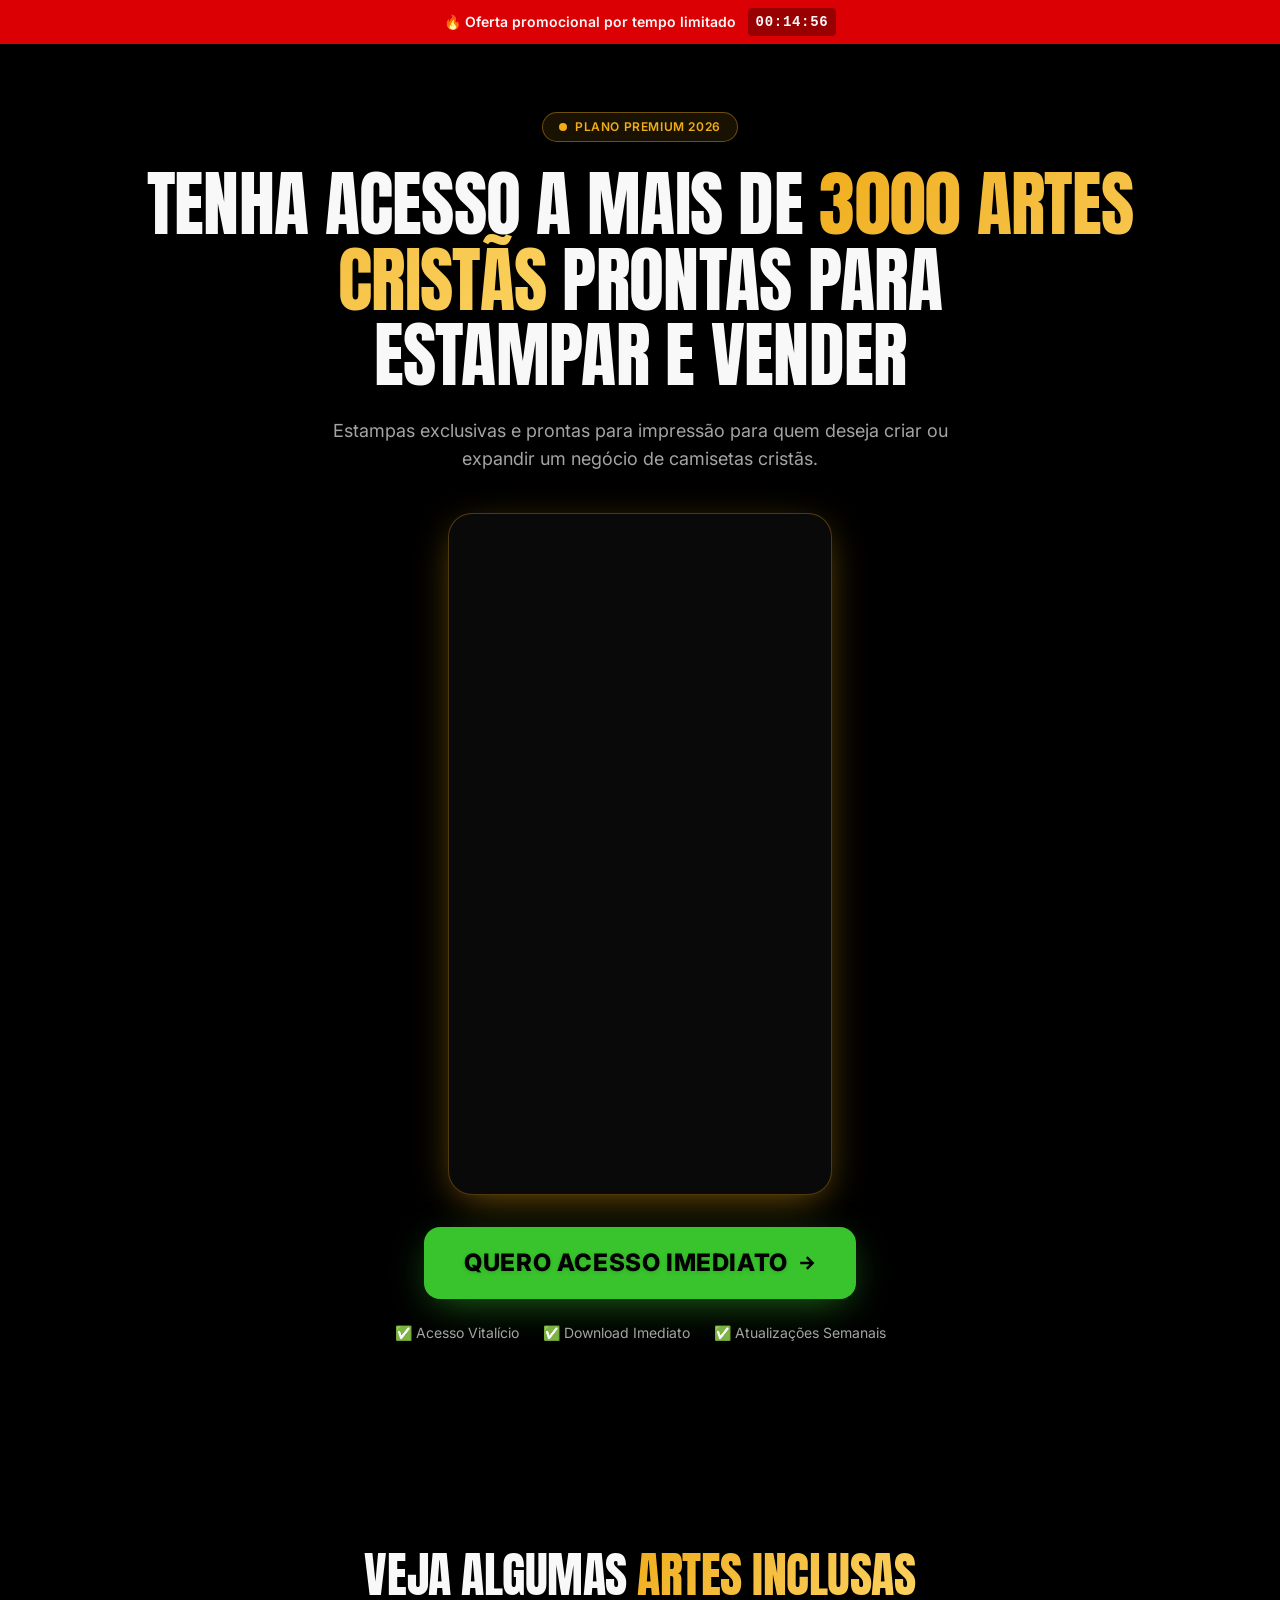
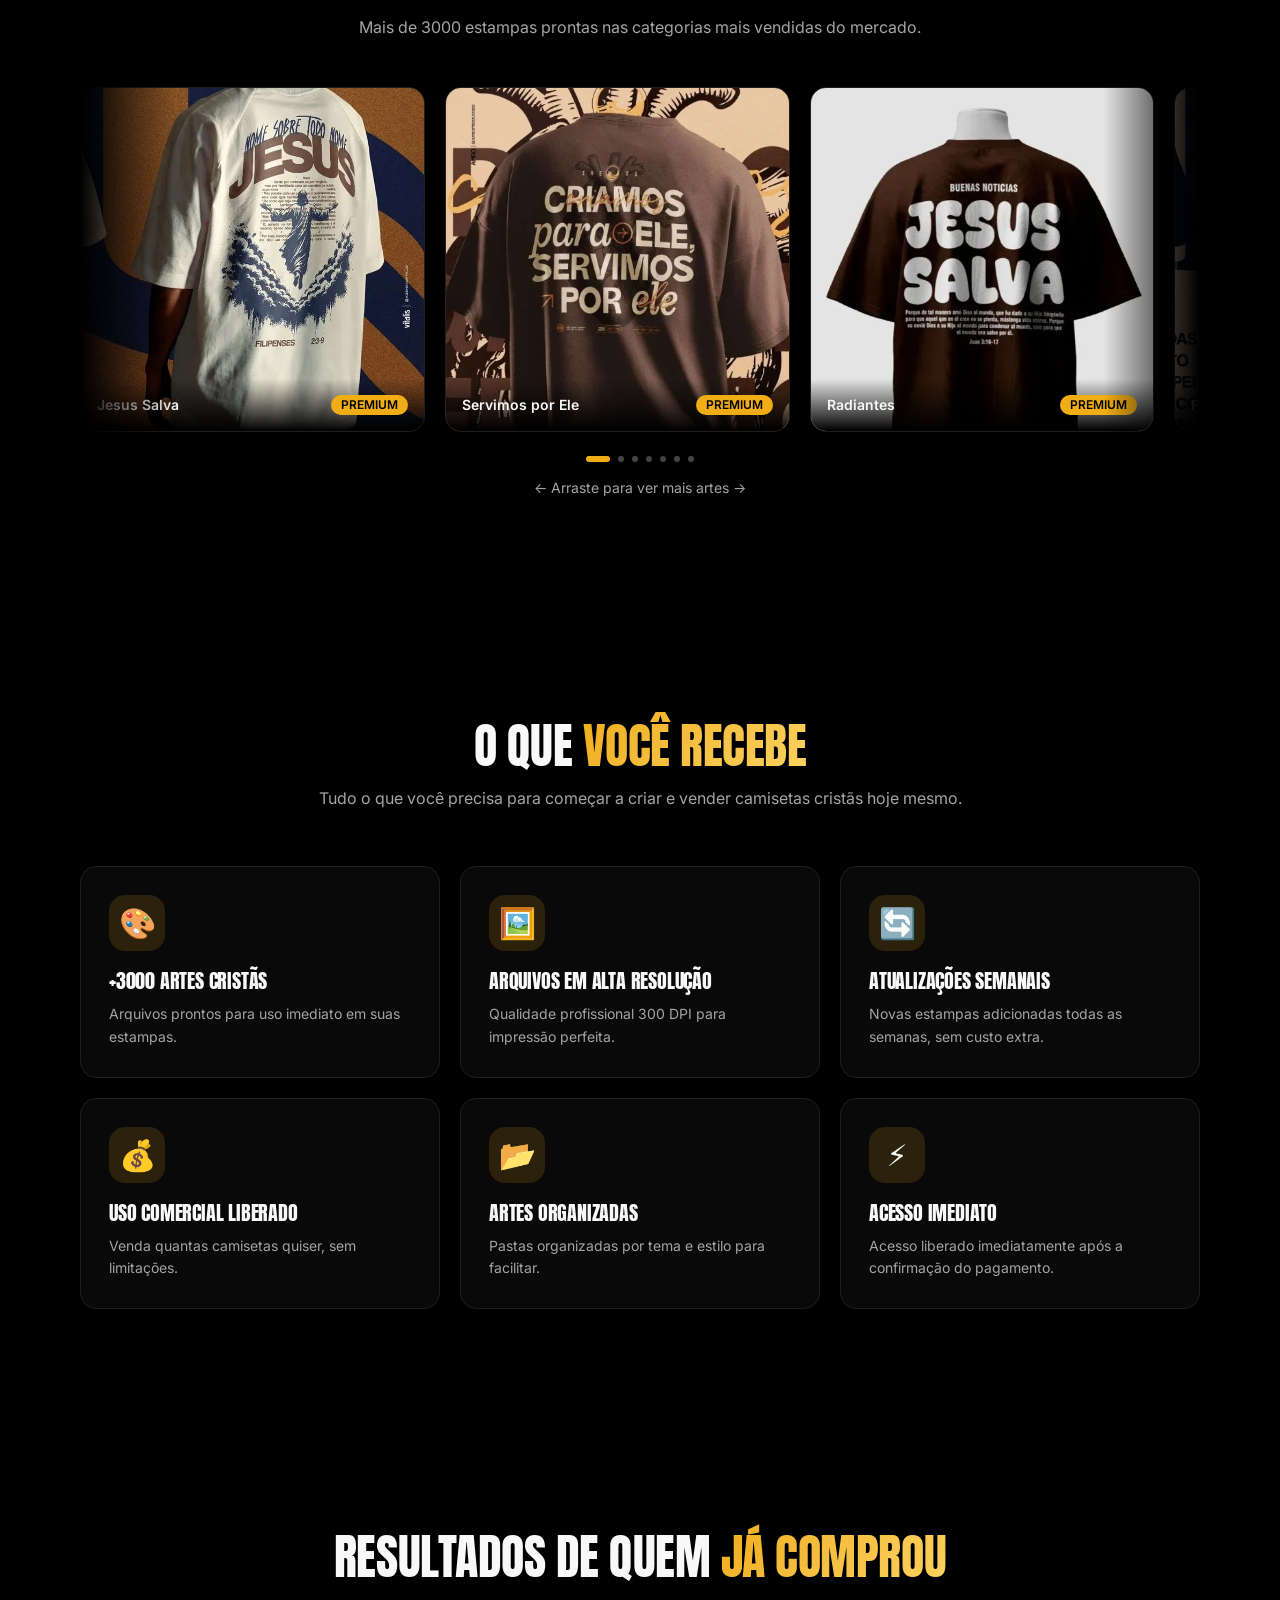
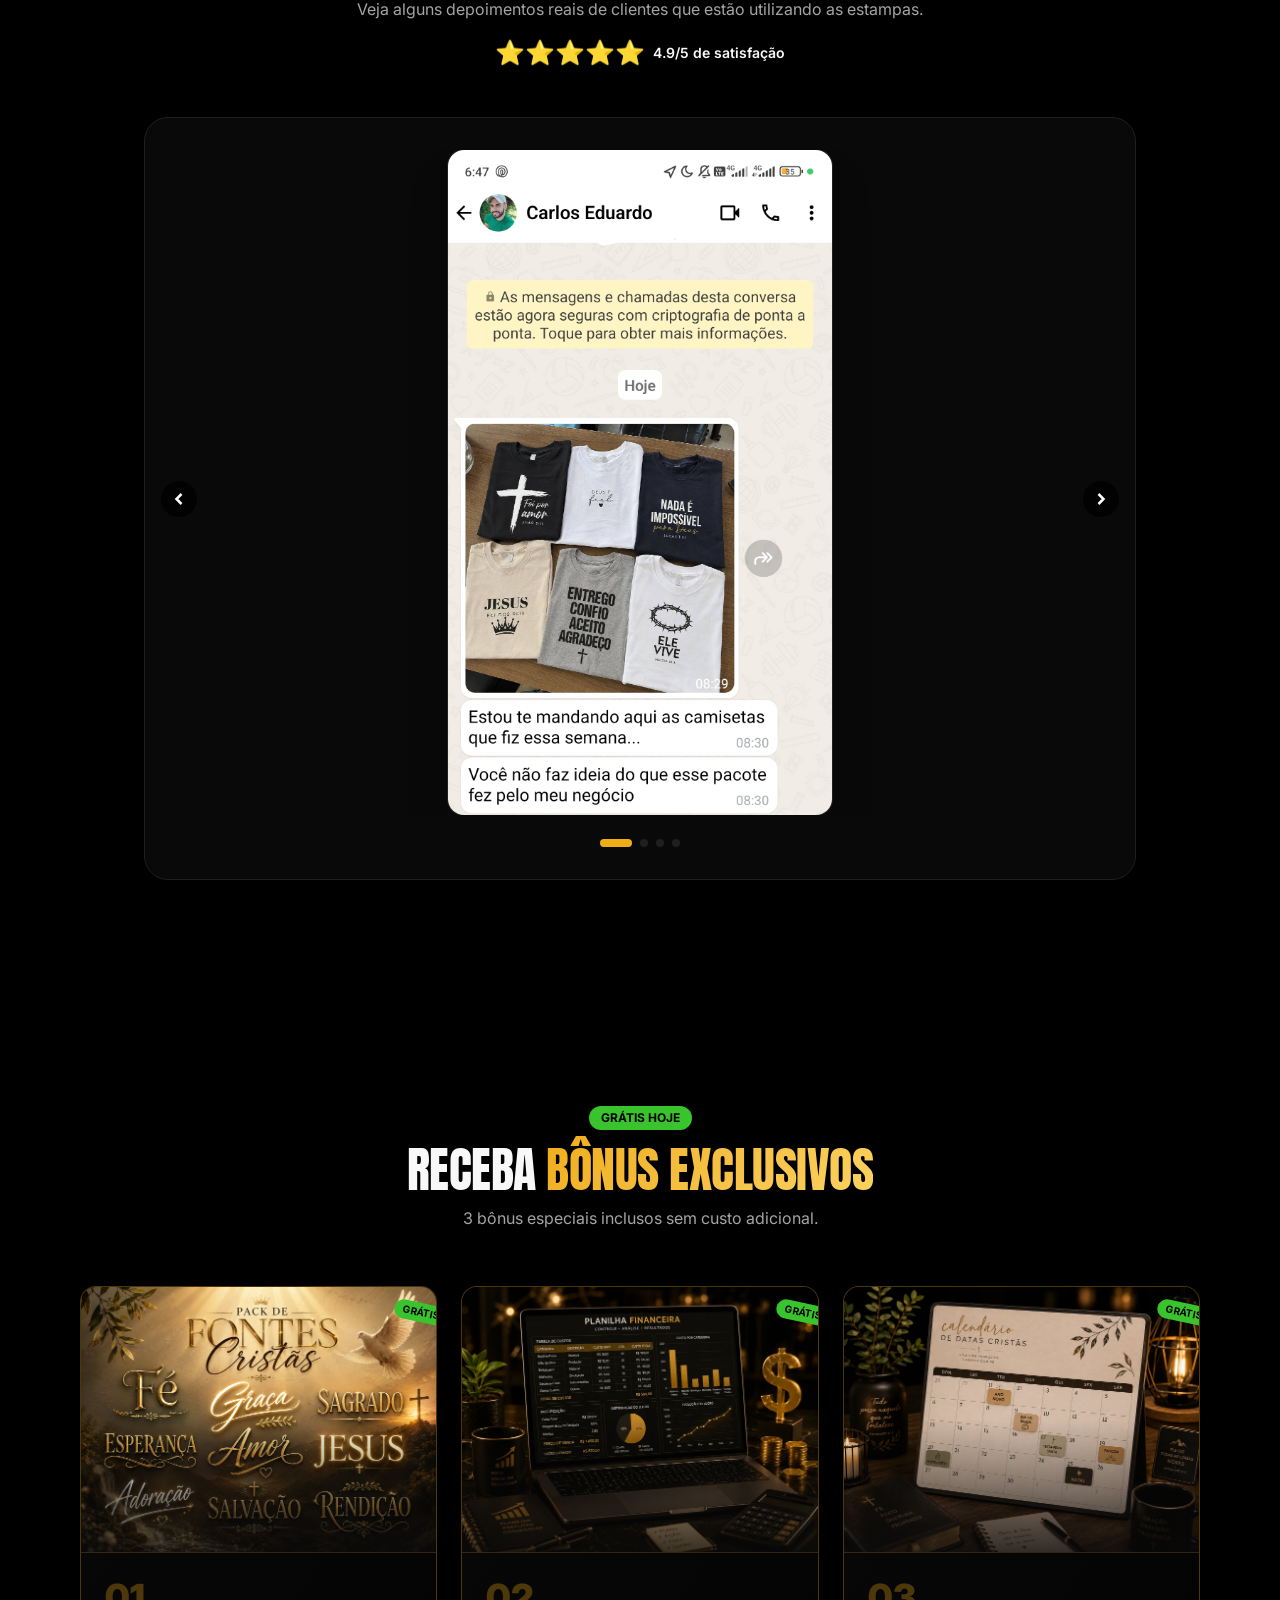
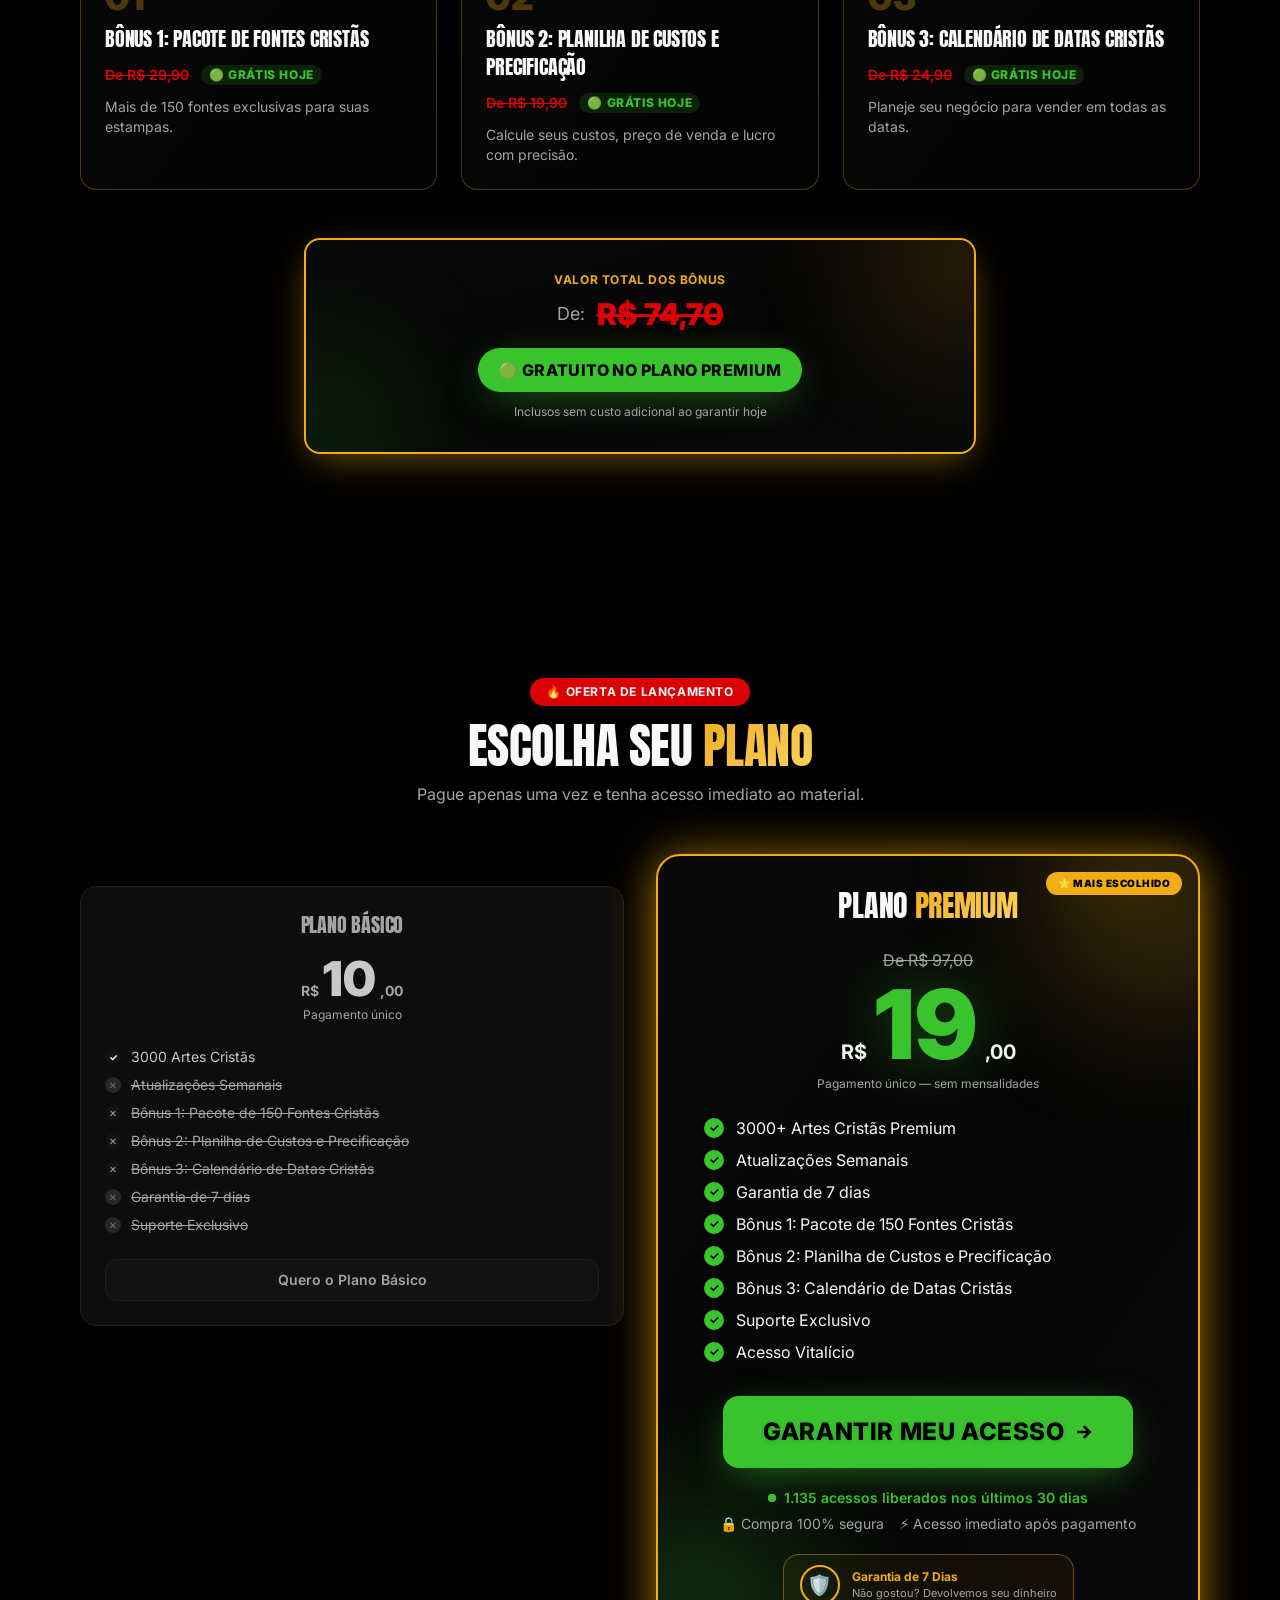
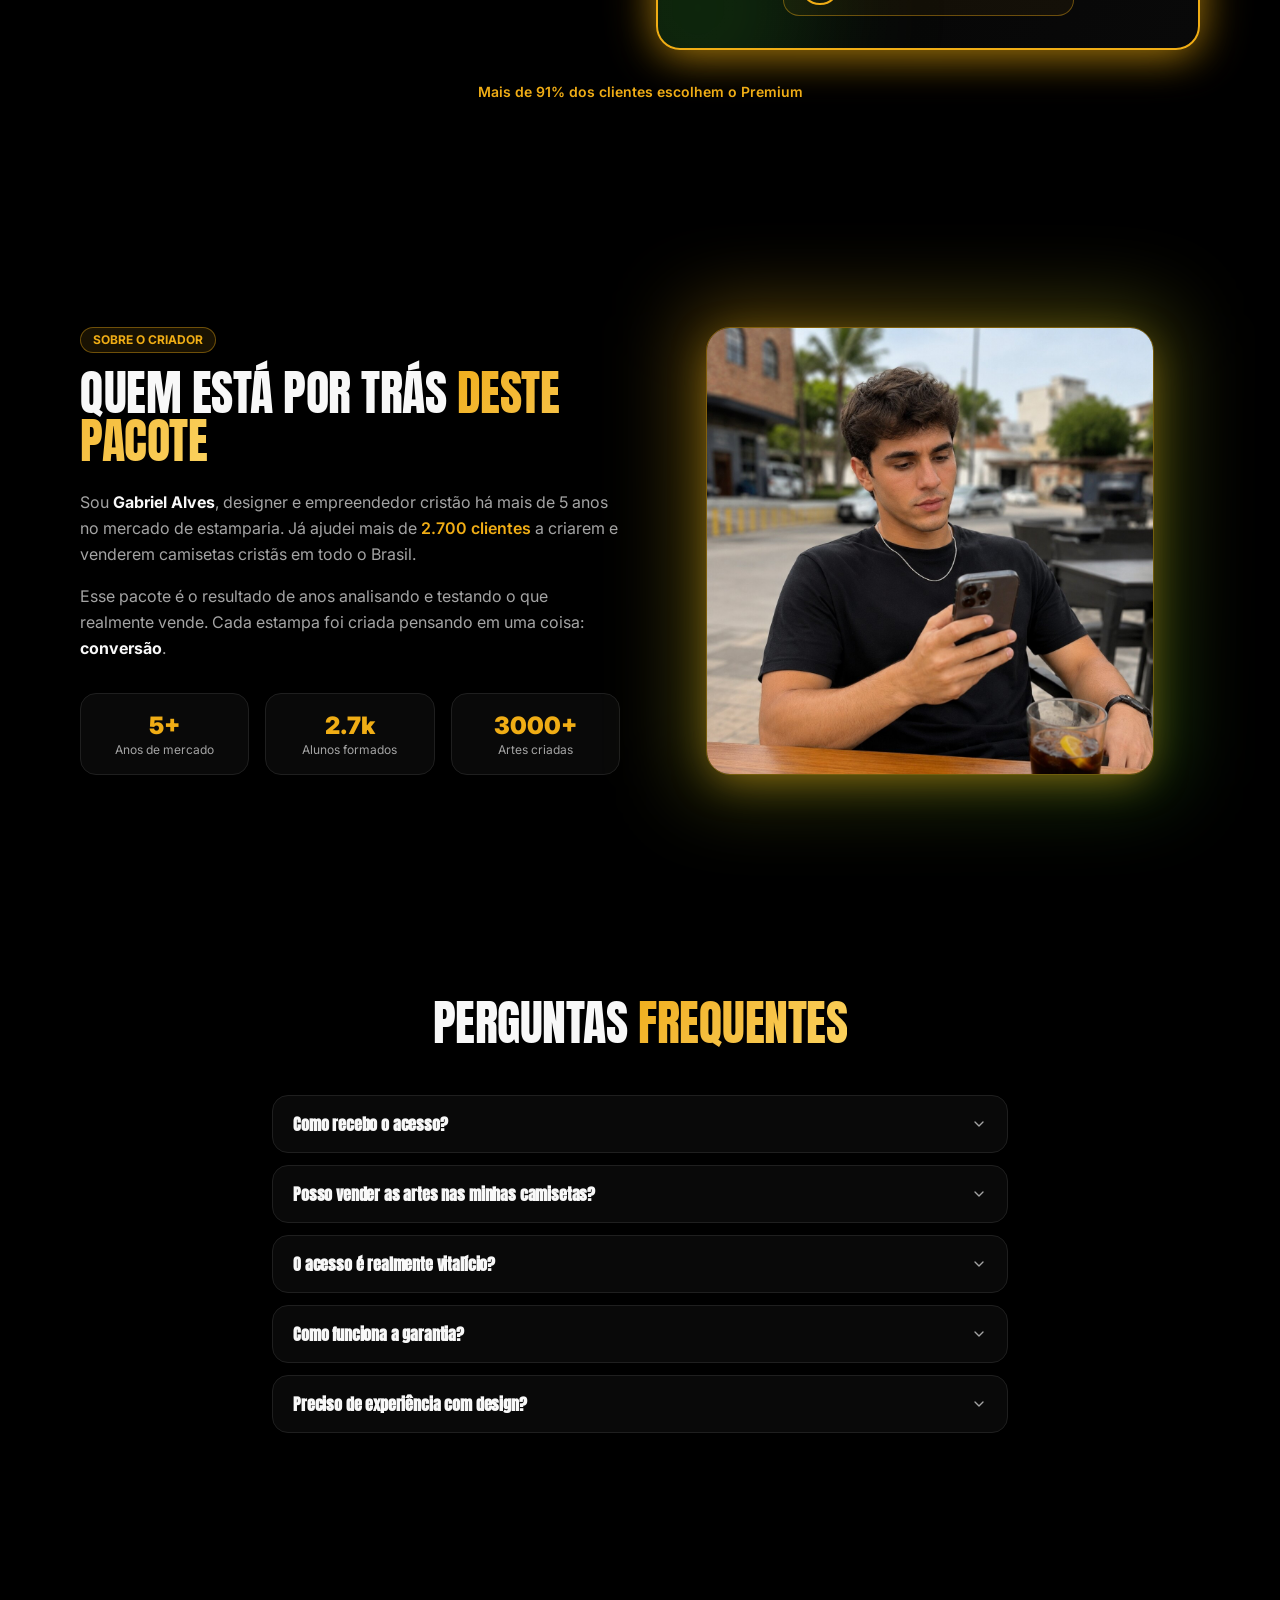
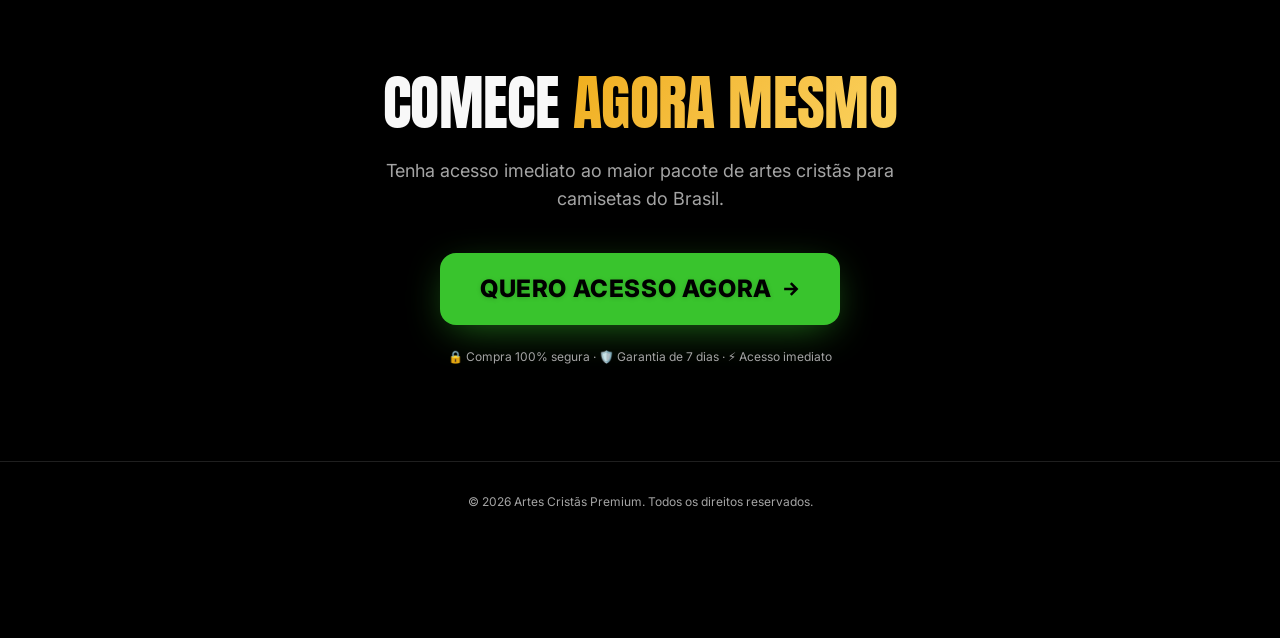
==== index.html @ a6f8a310 "Update index.html content Replit-Commit-Author: Agent" ====
<!DOCTYPE html><html lang="pt-BR"><head>
    <meta charset="utf-8">
    <meta name="viewport" content="width=device-width, initial-scale=1">
    <link rel="icon" type="image/png" href="images/favicon.png">
    <link rel="apple-touch-icon" href="images/favicon.png">
    <title>3000+ Artes Cristãs Premium para Camisetas e Estamparia</title>
    <meta name="description" content="Mais de 3000 artes cristãs profissionais prontas para estampar e vender. Acesso vitalício, uso comercial liberado e bônus exclusivos por R$27.">
    <meta property="og:title" content="3000+ Artes Cristãs Premium para Camisetas">
    <meta property="og:description" content="Pacote completo com 1000+ designs cristãos, bônus exclusivos e acesso vitalício. Comece a vender hoje.">
    <meta property="og:type" content="product">
    <link rel="preconnect" href="https://fonts.googleapis.com">
    <link rel="preconnect" href="https://fonts.gstatic.com" crossorigin="">
    <link rel="stylesheet" href="https://fonts.googleapis.com/css2?family=Anton&family=Inter:wght@400;500;600;700;800;900&display=swap">
    <style>
      .headline-break { display: none; }
      @media (min-width: 640px) {
        .headline-break { display: block; }
      }
      @media (max-width: 639px) {
        section:has(img[alt*="criador"]) {
          padding-top: 3.5rem;
          padding-bottom: 3.5rem;
        }
        section:has(img[alt*="criador"]) > div {
          padding-left: 1rem;
          padding-right: 1rem;
        }
        section:has(img[alt*="criador"]) .reveal {
          gap: 2rem;
        }
        section:has(img[alt*="criador"]) h2 {
          max-width: 20rem;
          margin-left: auto;
          margin-right: auto;
          font-size: 2.25rem;
          line-height: 1.05;
          text-wrap: balance;
        }
        section:has(img[alt*="criador"]) .grid-cols-3 {
          gap: 0.5rem;
          margin-top: 1.5rem;
        }
        section:has(img[alt*="criador"]) .grid-cols-3 > div {
          padding: 0.75rem 0.35rem;
        }
        section:has(img[alt*="criador"]) .grid-cols-3 > div > div:first-child {
          font-size: 1.5rem;
        }
        section:has(img[alt*="criador"]) .grid-cols-3 > div > div:last-child {
          font-size: 0.65rem;
          line-height: 1.15;
        }
        section:has(img[alt*="criador"]) .relative.mx-auto.max-w-md {
          width: min(100%, 20rem);
        }
        section:has(img[alt*="criador"]) img {
          width: 100%;
          aspect-ratio: 4 / 5;
          object-fit: cover;
          object-position: center 15%;
          border-radius: 1.25rem;
        }
      }
    </style>
    <script async="" src="js/fbevents.js"></script><script type="application/ld+json">
      {"@context":"https://schema.org","@type":"Product","name":"3000+ Artes Cristãs Premium para Camisetas e Estamparia","description":"Mais de 1000 artes cristãs profissionais prontas para estampar e vender.","offers":{"@type":"Offer","price":"27.00","priceCurrency":"BRL","availability":"https://schema.org/InStock"},"aggregateRating":{"@type":"AggregateRating","ratingValue":"4.9","reviewCount":"847"}}
    </script>
    <!-- Meta Pixel Code -->
    <script>
      !function(f,b,e,v,n,t,s){if(f.fbq)return;n=f.fbq=function(){n.callMethod?n.callMethod.apply(n,arguments):n.queue.push(arguments)};if(!f._fbq)f._fbq=n;n.push=n;n.loaded=!0;n.version='2.0';n.queue=[];t=b.createElement(e);t.async=!0;t.src=v;s=b.getElementsByTagName(e)[0];s.parentNode.insertBefore(t,s)}(window,document,'script','https://connect.facebook.net/en_US/fbevents.js');
      fbq('init','1645160226740517');
      fbq('track','PageView');
    </script>
    <!-- End Meta Pixel Code -->
    <script>
      (() => {
        const nativeSetInterval = window.setInterval.bind(window);
        window.setInterval = (callback, delay, ...args) =>
          nativeSetInterval(callback, delay === 5000 ? 12000 : delay, ...args);
      })();
    </script>
    <script type="module" crossorigin="" src="js/index-CgpBdBbW.js"></script>
    <link rel="stylesheet" crossorigin="" href="css/index-C_Fjkiyz.css">
    <link rel="preload" as="image" href="js/t1-BbkkOKAq.png" fetchpriority="high">
    <link rel="preload" as="image" href="js/t2-BbG83Kz-.png" fetchpriority="high">
    <link rel="preload" as="image" href="js/t3-Dm-dCFaj.png" fetchpriority="high">
    <link rel="preload" as="image" href="js/t4-D_HzFK_P.png" fetchpriority="high">
    <link rel="preload" as="image" href="assets/creator-CFkGWaE9.jpg" fetchpriority="high">
    <link rel="preload" as="image" href="assets/bonus-1-D7LhQf4P.webp">
    <link rel="preload" as="image" href="assets/bonus-2-BeozASsZ.webp">
    <link rel="preload" as="image" href="assets/bonus-3-C8INMhX5.webp">
    <link rel="preload" as="image" href="assets/art-476b70a7fb-DWxQ8TbC.webp">
    <link rel="preload" as="image" href="assets/art-319e2d4e39-Cxq8lhs-.webp">
    <link rel="preload" as="image" href="assets/art-1eb5eead0f-D75zS6ak.webp">
    <link rel="preload" as="image" href="assets/art-75c35df961-C-LaPZ6D.webp">
    <link rel="preload" as="image" href="assets/art-8565008df9-DldjVOaY.webp">
    <link rel="preload" as="image" href="assets/art-56a57c462b-CrirXq-o.webp">
    <link rel="preload" as="image" href="assets/art-a7026fc9f9-nEm05ICv.webp">
  </head>
  <body>
    <noscript><img height="1" width="1" style="display:none" src="https://www.facebook.com/tr?id=1645160226740517&ev=PageView&noscript=1" alt="" /></noscript>
    <div id="root"></div>
    <script>
      (() => {
        const prioritizeTestimonials = () => {
          document.querySelectorAll('img[alt^="Depoimento de "]').forEach((image) => {
            image.loading = "eager";
            image.fetchPriority = "high";
            image.decoding = "async";
          });
        };
        new MutationObserver(prioritizeTestimonials).observe(document.body, {
          childList: true,
          subtree: true,
        });
        prioritizeTestimonials();
      })();
    </script>
    <script>
      (() => {
        const updateCount = () => {
          const walker = document.createTreeWalker(document.body, NodeFilter.SHOW_TEXT);
          const textNodes = [];
          let node;
          while ((node = walker.nextNode())) textNodes.push(node);
          textNodes.forEach((textNode) => {
            if (textNode.nodeValue.includes("2500")) {
              textNode.nodeValue = textNode.nodeValue.replaceAll("2500", "3000");
            }
            if (textNode.nodeValue.includes("1.247")) {
              textNode.nodeValue = textNode.nodeValue.replaceAll("1.247", "1.135");
            }
            if (textNode.nodeValue.includes("Mais de 87% dos clientes escolhem o Premium")) {
              textNode.nodeValue = textNode.nodeValue.replace(
                "Mais de 87% dos clientes escolhem o Premium",
                "Mais de 91% dos clientes escolhem o Premium"
              );
            }
            if (textNode.nodeValue.includes("Não gostou? Devolvemos 100%.")) {
              textNode.nodeValue = textNode.nodeValue.replace(
                "Não gostou? Devolvemos 100%.",
                "Não gostou? Devolvemos seu dinheiro"
              );
            }
            if (textNode.nodeValue.includes("R$ 27,00")) {
              textNode.nodeValue = textNode.nodeValue.replaceAll("R$ 27,00", "R$ 19,00");
            }
            if (textNode.nodeValue.trim() === "27") {
              textNode.nodeValue = textNode.nodeValue.replace("27", "19");
            }
            if (textNode.nodeValue.trim() === "22") {
              textNode.nodeValue = textNode.nodeValue.replace("22", "14");
            }
            if (textNode.nodeValue.includes("Pacote Premium")) {
              textNode.nodeValue = textNode.nodeValue.replaceAll("Pacote Premium", "Plano Premium");
            }
            if (textNode.nodeValue.includes("Atualizações Vitalícias")) {
              textNode.nodeValue = textNode.nodeValue.replaceAll("Atualizações Vitalícias", "Atualizações Semanais");
            }
            if (textNode.nodeValue.includes("Suporte Prioritário")) {
              textNode.nodeValue = textNode.nodeValue.replaceAll("Suporte Prioritário", "Suporte Exclusivo");
            }
            if (textNode.nodeValue.includes("Sem Bônus")) {
              textNode.nodeValue = textNode.nodeValue.replaceAll("Sem Bônus", "Bônus Exclusivos");
            }
            if (textNode.nodeValue.includes("Profissionais Para")) {
              textNode.nodeValue = textNode.nodeValue.replace("Profissionais Para", "Prontas Para");
            }
            if (textNode.nodeValue.includes("Atualizações Futuras")) {
              textNode.nodeValue = textNode.nodeValue.replaceAll("Atualizações Futuras", "Atualizações Semanais");
            }
            if (textNode.nodeValue.includes("Sem Atualizações Futuras")) {
              textNode.nodeValue = textNode.nodeValue.replaceAll("Sem Atualizações Futuras", "Atualizações Semanais");
            }
            if (textNode.nodeValue.includes("Sem Atualizações Semanais")) {
              textNode.nodeValue = textNode.nodeValue.replaceAll("Sem Atualizações Semanais", "Atualizações Semanais");
            }
            if (textNode.nodeValue.includes("Atualizações Constantes")) {
              textNode.nodeValue = textNode.nodeValue.replaceAll("Atualizações Constantes", "Atualizações Semanais");
            }
            if (textNode.nodeValue.includes("Organização Profissional")) {
              textNode.nodeValue = textNode.nodeValue.replaceAll("Organização Profissional", "Artes Organizadas");
            }
            if (textNode.nodeValue.includes("Veja alguns feedbacks reais de clientes que já estão utilizando as artes.")) {
              textNode.nodeValue = textNode.nodeValue.replace(
                "Veja alguns feedbacks reais de clientes que já estão utilizando as artes.",
                "Veja alguns depoimentos reais de clientes que estão utilizando as estampas."
              );
            }
            if (textNode.nodeValue.includes("3 bônus premium inclusos sem custo adicional.")) {
              textNode.nodeValue = textNode.nodeValue.replace(
                "3 bônus premium inclusos sem custo adicional.",
                "3 bônus especiais inclusos sem custo adicional."
              );
            }
            if (textNode.nodeValue.includes("Mais de 50 fontes premium para suas estampas.")) {
              textNode.nodeValue = textNode.nodeValue.replace(
                "Mais de 50 fontes premium para suas estampas.",
                "Mais de 150 fontes exclusivas para suas estampas."
              );
            }
            if (textNode.nodeValue.includes("Calcule margem, custo e lucro com precisão.")) {
              textNode.nodeValue = textNode.nodeValue.replace(
                "Calcule margem, custo e lucro com precisão.",
                "Calcule seus custos, preço de venda e lucro com precisão."
              );
            }
            if (textNode.nodeValue.includes("Estratégia anual para vender em todas as datas.")) {
              textNode.nodeValue = textNode.nodeValue.replace(
                "Estratégia anual para vender em todas as datas.",
                "Planeje seu negócio para vender em todas as datas."
              );
            }
            if (textNode.nodeValue.includes("Novos designs adicionados todos os meses, sem custo extra.")) {
              textNode.nodeValue = textNode.nodeValue.replace(
                "Novos designs adicionados todos os meses, sem custo extra.",
                "Novas estampas adicionadas todas as semanas, sem custo extra."
              );
            }
            if (textNode.nodeValue.includes("Pastas categorizadas por tema e estilo para facilitar.")) {
              textNode.nodeValue = textNode.nodeValue.replace(
                "Pastas categorizadas por tema e estilo para facilitar.",
                "Pastas organizadas por tema e estilo para facilitar."
              );
            }
            if (textNode.nodeValue.includes("Download Instantâneo")) {
              textNode.nodeValue = textNode.nodeValue.replaceAll("Download Instantâneo", "Acesso Imediato");
            }
            if (textNode.nodeValue.includes("Acesso liberado imediatamente após o pagamento.")) {
              textNode.nodeValue = textNode.nodeValue.replace(
                "Acesso liberado imediatamente após o pagamento.",
                "Acesso liberado imediatamente após a confirmação do pagamento."
              );
            }
            if (textNode.nodeValue.includes("Imediatamente após o pagamento você recebe um e-mail com o link de acesso à área de membros, onde estão todas as artes e bônus.")) {
              textNode.nodeValue = textNode.nodeValue.replace(
                "Imediatamente após o pagamento você recebe um e-mail com o link de acesso à área de membros, onde estão todas as artes e bônus.",
                "Após a confirmação do pgamento você recebe o acesso imediato as artes e os bônus via e-mail."
              );
            }
            if (textNode.nodeValue.includes("Sim! O uso é 100% comercial e liberado. Você pode estampar e vender quantas camisetas quiser, sem limites.")) {
              textNode.nodeValue = textNode.nodeValue.replace(
                "Sim! O uso é 100% comercial e liberado. Você pode estampar e vender quantas camisetas quiser, sem limites.",
                "Sim! O uso comercial é totalmente liberado. Você pode estampar e vender quantas camisetas quiser, sem limites."
              );
            }
            if (textNode.nodeValue.includes("Sim. Pagamento único, sem mensalidades. Você terá acesso para sempre, incluindo todas as atualizações futuras.")) {
              textNode.nodeValue = textNode.nodeValue.replace(
                "Sim. Pagamento único, sem mensalidades. Você terá acesso para sempre, incluindo todas as atualizações futuras.",
                "Sim. Você paga apenas uma vez e tem  acesso para sempre, incluindo todas as atualizações futuras."
              );
            }
            if (textNode.nodeValue.includes("Você tem 7 dias para testar. Se por qualquer motivo não gostar, devolvemos 100% do seu investimento, sem perguntas.")) {
              textNode.nodeValue = textNode.nodeValue.replace(
                "Você tem 7 dias para testar. Se por qualquer motivo não gostar, devolvemos 100% do seu investimento, sem perguntas.",
                "Você tem 7 dias para testar. Se por qualquer motivo não gostar, devolvemos 100% do seu dinheiro, sem burocracia."
              );
            }
            if (textNode.nodeValue.includes("Não! As artes já estão prontas para usar. Basta baixar e enviar para a sua estamparia ou impressora.")) {
              textNode.nodeValue = textNode.nodeValue.replace(
                "Não! As artes já estão prontas para usar. Basta baixar e enviar para a sua estamparia ou impressora.",
                "Não! As estampas já estão prontas para usar. Basta baixar e enviar para a sua estamparia ou impressora."
              );
            }
            if (textNode.nodeValue.trim() === "Novas coleções futuras") {
              textNode.nodeValue = "Garantia de 7 dias";
            }
            if (textNode.nodeValue.trim() === "Mais de 2.500 artes premium") {
              textNode.nodeValue = "Mais de 3000 artes exclusivas";
            }
            if (textNode.nodeValue.trim() === "Atualizações vitalícias") {
              textNode.nodeValue = "Atualizações semanais";
            }
            if (textNode.nodeValue.includes("Sem Suporte")) {
              textNode.nodeValue = textNode.nodeValue.replaceAll("Sem Suporte", "Suporte Exclusivo");
            }
            if (textNode.nodeValue.includes("Suporte Exclusivos")) {
              textNode.nodeValue = textNode.nodeValue.replaceAll("Suporte Exclusivos", "Suporte Exclusivo");
            }
            if (textNode.nodeValue.includes("Artes Disponíveis")) {
              textNode.nodeValue = textNode.nodeValue.replaceAll("Artes Disponíveis", "Artes Inclusas");
            }
            if (textNode.nodeValue.includes("Mais de 3000 designs profissionais nas categorias mais vendidas do mercado.")) {
              textNode.nodeValue = textNode.nodeValue.replace(
                "Mais de 3000 designs profissionais nas categorias mais vendidas do mercado.",
                "Mais de 3000 estampas prontas nas categorias mais vendidas do mercado."
              );
            }
            if (textNode.nodeValue.includes("Tudo o que você precisa para começar a faturar com camisetas cristãs hoje mesmo.")) {
              textNode.nodeValue = textNode.nodeValue.replace(
                "Tudo o que você precisa para começar a faturar com camisetas cristãs hoje mesmo.",
                "Tudo o que você precisa para começar a criar e vender camisetas cristãs hoje mesmo."
              );
            }
            if (textNode.nodeValue.includes("Designs exclusivos e prontos para impressão para quem deseja criar ou expandir um negócio de camisetas cristãs.")) {
              textNode.nodeValue = textNode.nodeValue.replace(
                "Designs exclusivos e prontos para impressão para quem deseja criar ou expandir um negócio de camisetas cristãs.",
                "Estampas exclusivas e prontas para impressão para quem deseja criar ou expandir um negócio de camisetas cristãs."
              );
            }
            if (textNode.nodeValue.includes("Escolha Seu Acesso")) {
              textNode.nodeValue = textNode.nodeValue.replace(
                "Escolha Seu Acesso",
                "Escolha Seu Plano"
              );
            }
            if (textNode.nodeValue.includes("Invista apenas uma vez e tenha acesso imediato ao material.")) {
              textNode.nodeValue = textNode.nodeValue.replace(
                "Invista apenas uma vez e tenha acesso imediato ao material.",
                "Pague apenas uma vez e tenha acesso imediato ao material."
              );
            }
            if (textNode.nodeValue.includes("Rafael Souza")) {
              textNode.nodeValue = textNode.nodeValue.replace(
                "Rafael Souza",
                "Gabriel Alves"
              );
            }
            if (textNode.nodeValue.includes("designer e empreendedor cristão há mais de 8 anos no mercado de estamparia.")) {
              textNode.nodeValue = textNode.nodeValue.replace(
                "designer e empreendedor cristão há mais de 8 anos no mercado de estamparia.",
                "designer e empreendedor cristão há mais de 5 anos no mercado de estamparia."
              );
            }
            if (textNode.nodeValue.includes("3.500 alunos")) {
              textNode.nodeValue = textNode.nodeValue.replace(
                "3.500 alunos",
                "2.700 clientes"
              );
            }
            if (textNode.nodeValue.includes("a faturarem com camisetas cristãs em todo o Brasil.")) {
              textNode.nodeValue = textNode.nodeValue.replace(
                "a faturarem com camisetas cristãs em todo o Brasil.",
                "a criarem e venderem camisetas cristãs em todo o Brasil."
              );
            }
            if (textNode.nodeValue.includes("Esse pacote é o resultado de anos testando o que realmente vende. Cada arte foi criada pensando em uma coisa:")) {
              textNode.nodeValue = textNode.nodeValue.replace(
                "Esse pacote é o resultado de anos testando o que realmente vende. Cada arte foi criada pensando em uma coisa:",
                "Esse pacote é o resultado de anos analisando e testando o que realmente vende. Cada estampa foi criada pensando em uma coisa:"
              );
            }
            if (textNode.nodeValue.trim() === "8+") {
              textNode.nodeValue = "5+";
            }
            if (textNode.nodeValue.trim() === "3.5k") {
              textNode.nodeValue = "2.7k";
            }
            if (textNode.nodeValue.trim() === "Hoje Mesmo") {
              textNode.nodeValue = "Agora Mesmo";
            }
          });
          document.querySelectorAll("h3").forEach((heading) => {
            if (heading.textContent.includes("Pacote Premium")) {
              heading.childNodes.forEach((child) => {
                if (child.nodeType === Node.TEXT_NODE) {
                  child.nodeValue = child.nodeValue.replace("Pacote", "Plano");
                }
              });
            }
            const isBasicPlan = heading.textContent.includes("Plano Básico");
            const isPremiumPlan = heading.textContent.includes("Premium");
            if (!isBasicPlan && !isPremiumPlan) return;
            const card = heading.closest("div.reveal");
            const list = card && card.querySelector("ul");
            if (!list) return;
            Array.from(list.querySelectorAll("li"))
              .filter((item) => item.textContent.includes("Sem Novas Coleções"))
              .forEach((item) => item.remove());
            const supportItem = Array.from(list.querySelectorAll("li")).find((item) =>
              item.textContent.includes("Suporte Exclusivo")
            );
            if (!supportItem || list.querySelector('[data-guarantee-item="true"]')) return;
            const guaranteeItem = supportItem.cloneNode(true);
            guaranteeItem.dataset.guaranteeItem = "true";
            const labels = guaranteeItem.querySelectorAll("span");
            if (labels.length > 1) {
              labels[labels.length - 1].textContent = "Garantia de 7 dias";
              if (isBasicPlan) labels[labels.length - 1].classList.add("line-through");
            }
            supportItem.before(guaranteeItem);
            if (isPremiumPlan && !list.querySelector('[data-bonus-item="true"]')) {
              const oldBonusItems = Array.from(list.querySelectorAll("li")).filter((item) =>
                item.textContent.includes("Todos os Bônus Inclusos") ||
                item.textContent.includes("Novas Coleções Futuras")
              );
              const bonusTemplate = oldBonusItems[0] || supportItem;
              oldBonusItems.forEach((item) => item.remove());
              const bonusAnchor = Array.from(list.querySelectorAll("li")).find((item) =>
                item.textContent.includes("Suporte Exclusivo")
              );
              if (bonusAnchor && bonusTemplate) {
                [
                  "Bônus 1: Pacote de 150 Fontes Cristãs",
                  "Bônus 2: Planilha de Custos e Precificação",
                  "Bônus 3: Calendário de Datas Cristãs"
                ].forEach((bonusText) => {
                  const bonusItem = bonusTemplate.cloneNode(true);
                  bonusItem.dataset.bonusItem = "true";
                  const bonusLabels = bonusItem.querySelectorAll("span");
                  if (bonusLabels.length > 1) {
                    bonusLabels[bonusLabels.length - 1].textContent = bonusText;
                  }
                  bonusAnchor.before(bonusItem);
                });
              }
            }
            if (isBasicPlan && !list.querySelector('[data-basic-bonus-item="true"]')) {
              const basicBonusItem = Array.from(list.querySelectorAll("li")).find((item) =>
                item.textContent.includes("Bônus Exclusivo")
              );
              const positiveTemplate = Array.from(list.querySelectorAll("li")).find((item) =>
                item.textContent.includes("3000 Artes Cristãs")
              );
              if (basicBonusItem && positiveTemplate) {
                const basicBonusItems = [
                  "Bônus 1: Pacote de 150 Fontes Cristãs",
                  "Bônus 2: Planilha de Custos e Precificação",
                  "Bônus 3: Calendário de Datas Cristãs"
                ].map((bonusText) => {
                  const bonusItem = positiveTemplate.cloneNode(true);
                  bonusItem.dataset.basicBonusItem = "true";
                  const bonusLabels = bonusItem.querySelectorAll("span");
                  if (bonusLabels.length > 1) {
                     bonusLabels[0].textContent = "✕";
                     bonusLabels[0].classList.remove("bg-cta", "text-cta-foreground", "bg-danger", "text-danger-foreground");
                     bonusLabels[0].classList.add("bg-muted", "text-muted-foreground");
                    bonusLabels[bonusLabels.length - 1].textContent = bonusText;
                     bonusLabels[bonusLabels.length - 1].classList.remove("text-danger");
                     bonusLabels[bonusLabels.length - 1].classList.add("text-muted-foreground", "line-through");
                  }
                  return bonusItem;
                });
                basicBonusItem.replaceWith(...basicBonusItems);
              }
            }
          });
          document.querySelectorAll("h2").forEach((heading) => {
            if (heading.textContent.includes("Escolha Seu Acesso")) {
              heading.querySelectorAll("span").forEach((span) => {
                if (span.textContent.trim() === "Acesso") span.textContent = "Plano";
              });
            }
          });
          document.querySelectorAll("h1").forEach((heading) => {
            const walker = document.createTreeWalker(heading, NodeFilter.SHOW_TEXT);
            let textNode;
            while ((textNode = walker.nextNode())) {
              const phrase = "Prontas Para Estampar e Vender";
              const index = textNode.nodeValue.indexOf(phrase);
              if (index === -1) continue;
              const fragment = document.createDocumentFragment();
              fragment.append(
                document.createTextNode(textNode.nodeValue.slice(0, index) + "Prontas Para")
              );
              const lineBreak = document.createElement("br");
              lineBreak.className = "headline-break";
              fragment.append(lineBreak);
              fragment.append(
                document.createTextNode(" Estampar e Vender" + textNode.nodeValue.slice(index + phrase.length))
              );
              textNode.replaceWith(fragment);
              break;
            }
          });
          document.querySelectorAll('[role="dialog"] > div.relative').forEach((popup) => {
            popup.className = popup.className
              .replace("max-w-lg", "max-w-sm")
              .replace("max-w-md", "max-w-sm")
              .replace("max-h-[90vh]", "max-h-[calc(100vh-2rem)]");
            popup.style.transform = "scale(0.9)";
            popup.style.transformOrigin = "center center";
            const header = popup.querySelector("div.relative.bg-gradient-to-br");
            if (header) {
              header.className = header.className.replace("px-6 py-8", "px-3 py-3").replace("px-4 py-4", "px-3 py-3");
              const icon = header.querySelector("div.mx-auto.mb-3");
              if (icon) icon.className = icon.className.replace("mb-3 h-14 w-14", "mb-1 h-8 w-8").replace("mb-2 h-10 w-10", "mb-1 h-8 w-8").replace("text-3xl", "text-xl").replace("text-2xl", "text-xl");
              const title = header.querySelector("h3");
              if (title) title.className = title.className.replace("mt-3 text-2xl", "mt-1 text-lg").replace("mt-2 text-xl", "mt-1 text-lg").replace("sm:text-3xl", "sm:text-xl").replace("sm:text-2xl", "sm:text-xl");
              const offer = header.querySelector("div.rounded-xl.border");
              if (offer) offer.className = offer.className.replace("p-5", "p-2").replace("p-3", "p-2");
              const price = header.querySelector("span.text-6xl");
              if (price) price.className = price.className.replace("text-6xl", "text-4xl").replace("text-5xl", "text-4xl").replace("sm:text-7xl", "sm:text-5xl").replace("sm:text-6xl", "sm:text-5xl");
              const list = header.querySelector("ul.mt-5");
              if (list) list.className = list.className.replace("mt-5 space-y-2", "mt-3 space-y-1");
              const actions = header.querySelector("div.mt-6");
              if (actions) actions.className = actions.className.replace("mt-6", "mt-2").replace("mt-3", "mt-2");
            }
          });
        };
        new MutationObserver(updateCount).observe(document.body, {
          childList: true,
          subtree: true,
          characterData: true
        });
        updateCount();
      })();
    </script>
    <script>
      (() => {
        const removeVideoOptions = () => {
          document.querySelectorAll("video").forEach((video) => {
            video.controls = false;
            video.removeAttribute("controls");
            if (!video.dataset.initialPlaybackConfigured) {
              video.autoplay = false;
              video.removeAttribute("autoplay");
              video.pause();
              video.dataset.initialPlaybackConfigured = "true";
            }

            const frame = video.parentElement;
            if (!frame) return;

            Array.from(frame.children).forEach((element) => {
              if (
                element !== video &&
                !element.hasAttribute("data-sound-notice") &&
                (element.matches("button") || element.matches("div"))
              ) {
                element.remove();
              }
            });

            const walker = document.createTreeWalker(frame, NodeFilter.SHOW_TEXT);
            const viewerLabels = [];
            let textNode;
            while ((textNode = walker.nextNode())) {
              if (/^\d[\d.]*\s+assistindo$/.test(textNode.nodeValue.trim())) {
                viewerLabels.push(textNode);
              }
            }
            viewerLabels.forEach((label) => {
              const badge = label.parentElement?.closest("div");
              if (badge && badge !== frame) badge.remove();
            });

            const showPlaybackNotice = () => {
              if (!video.paused || frame.querySelector("[data-sound-notice]")) return;

              const notice = document.createElement("button");
              notice.type = "button";
              notice.dataset.soundNotice = "true";
              notice.setAttribute("aria-label", "Clique para assistir ao vídeo");
              notice.innerHTML = `
                <span aria-hidden="true" style="font-size:1.35em;line-height:1">▶</span>
                <span>CLIQUE PARA ASSISTIR</span>
              `;
              Object.assign(notice.style, {
                position: "absolute",
                left: "50%",
                top: "50%",
                zIndex: "20",
                transform: "translate(-50%, -50%)",
                border: "0",
                background: "transparent",
                display: "flex",
                alignItems: "center",
                gap: "10px",
                color: "#fbbf24",
                padding: "12px",
                fontSize: "18px",
                fontWeight: "800",
                lineHeight: "1.2",
                whiteSpace: "nowrap",
                cursor: "pointer",
                letterSpacing: "0.03em",
                textShadow: "0 2px 4px rgba(0, 0, 0, 0.95), 0 0 14px rgba(251, 191, 36, 0.55)",
              });
              notice.animate(
                [
                  { transform: "translate(-50%, -50%) scale(1)" },
                  { transform: "translate(-50%, -50%) scale(1.06)" },
                  { transform: "translate(-50%, -50%) scale(1)" },
                ],
                { duration: 1500, iterations: Infinity, easing: "ease-in-out" }
              );

              notice.addEventListener("click", (event) => {
                event.stopPropagation();
                video.muted = false;
                video.volume = 1;
                const playback = video.play();
                if (playback) playback.catch(() => {});
              });
              frame.append(notice);
            };

            const hidePlaybackNotice = () => {
              frame.querySelector("[data-sound-notice]")?.remove();
            };

            if (!video.dataset.playbackToggleBound) {
              video.addEventListener("click", () => {
                if (video.paused) {
                  video.muted = false;
                  video.volume = 1;
                  const playback = video.play();
                  if (playback) playback.catch(() => {});
                } else {
                  video.pause();
                }
              });
              video.addEventListener("play", hidePlaybackNotice);
              video.addEventListener("pause", showPlaybackNotice);
              video.dataset.playbackToggleBound = "true";
            }

            if (video.paused) {
              showPlaybackNotice();
            } else {
              hidePlaybackNotice();
            }
          });
        };

        new MutationObserver(removeVideoOptions).observe(document.body, {
          childList: true,
          subtree: true,
          characterData: true,
        });
        removeVideoOptions();
      })();
    </script>
  

</body></html>
---- css/index-C_Fjkiyz.css ----
@layer properties{@supports (((-webkit-hyphens:none)) and (not (margin-trim:inline))) or ((-moz-orient:inline) and (not (color:rgb(from red r g b)))){*,:before,:after,::backdrop{--tw-translate-x:0;--tw-translate-y:0;--tw-translate-z:0;--tw-rotate-x:initial;--tw-rotate-y:initial;--tw-rotate-z:initial;--tw-skew-x:initial;--tw-skew-y:initial;--tw-pan-x:initial;--tw-pan-y:initial;--tw-pinch-zoom:initial;--tw-space-y-reverse:0;--tw-space-x-reverse:0;--tw-border-style:solid;--tw-gradient-position:initial;--tw-gradient-from:#0000;--tw-gradient-via:#0000;--tw-gradient-to:#0000;--tw-gradient-stops:initial;--tw-gradient-via-stops:initial;--tw-gradient-from-position:0%;--tw-gradient-via-position:50%;--tw-gradient-to-position:100%;--tw-leading:initial;--tw-font-weight:initial;--tw-tracking:initial;--tw-ordinal:initial;--tw-slashed-zero:initial;--tw-numeric-figure:initial;--tw-numeric-spacing:initial;--tw-numeric-fraction:initial;--tw-shadow:0 0 #0000;--tw-shadow-color:initial;--tw-shadow-alpha:100%;--tw-inset-shadow:0 0 #0000;--tw-inset-shadow-color:initial;--tw-inset-shadow-alpha:100%;--tw-ring-color:initial;--tw-ring-shadow:0 0 #0000;--tw-inset-ring-color:initial;--tw-inset-ring-shadow:0 0 #0000;--tw-ring-inset:initial;--tw-ring-offset-width:0px;--tw-ring-offset-color:#fff;--tw-ring-offset-shadow:0 0 #0000;--tw-outline-style:solid;--tw-blur:initial;--tw-brightness:initial;--tw-contrast:initial;--tw-grayscale:initial;--tw-hue-rotate:initial;--tw-invert:initial;--tw-opacity:initial;--tw-saturate:initial;--tw-sepia:initial;--tw-drop-shadow:initial;--tw-drop-shadow-color:initial;--tw-drop-shadow-alpha:100%;--tw-drop-shadow-size:initial;--tw-backdrop-blur:initial;--tw-backdrop-brightness:initial;--tw-backdrop-contrast:initial;--tw-backdrop-grayscale:initial;--tw-backdrop-hue-rotate:initial;--tw-backdrop-invert:initial;--tw-backdrop-opacity:initial;--tw-backdrop-saturate:initial;--tw-backdrop-sepia:initial;--tw-duration:initial;--tw-ease:initial;--tw-scale-x:1;--tw-scale-y:1;--tw-scale-z:1;--tw-content:"";--tw-animation-delay:0s;--tw-animation-direction:normal;--tw-animation-duration:initial;--tw-animation-fill-mode:none;--tw-animation-iteration-count:1;--tw-enter-blur:0;--tw-enter-opacity:1;--tw-enter-rotate:0;--tw-enter-scale:1;--tw-enter-translate-x:0;--tw-enter-translate-y:0;--tw-exit-blur:0;--tw-exit-opacity:1;--tw-exit-rotate:0;--tw-exit-scale:1;--tw-exit-translate-x:0;--tw-exit-translate-y:0}}}@layer theme{:root,:host{--font-sans:"Inter", system-ui, sans-serif;--font-mono:ui-monospace, SFMono-Regular, Menlo, Monaco, Consolas, "Liberation Mono", "Courier New", monospace;--color-red-500:oklch(63.7% .237 25.331);--color-amber-400:oklch(82.8% .189 84.429);--color-emerald-700:oklch(50.8% .118 165.612);--color-zinc-500:oklch(55.2% .016 285.938);--color-zinc-800:oklch(27.4% .006 286.033);--color-black:#000;--color-white:#fff;--spacing:.25rem;--container-sm:24rem;--container-md:28rem;--container-lg:32rem;--container-xl:36rem;--container-2xl:42rem;--container-3xl:48rem;--container-5xl:64rem;--container-6xl:72rem;--text-xs:.75rem;--text-xs--line-height:calc(1 / .75);--text-sm:.875rem;--text-sm--line-height:calc(1.25 / .875);--text-base:1rem;--text-base--line-height: 1.5 ;--text-lg:1.125rem;--text-lg--line-height:calc(1.75 / 1.125);--text-xl:1.25rem;--text-xl--line-height:calc(1.75 / 1.25);--text-2xl:1.5rem;--text-2xl--line-height:calc(2 / 1.5);--text-3xl:1.875rem;--text-3xl--line-height: 1.2 ;--text-4xl:2.25rem;--text-4xl--line-height:calc(2.5 / 2.25);--text-5xl:3rem;--text-5xl--line-height:1;--text-6xl:3.75rem;--text-6xl--line-height:1;--text-7xl:4.5rem;--text-7xl--line-height:1;--text-8xl:6rem;--text-8xl--line-height:1;--font-weight-normal:400;--font-weight-medium:500;--font-weight-semibold:600;--font-weight-bold:700;--font-weight-extrabold:800;--font-weight-black:900;--tracking-tight:-.025em;--tracking-wide:.025em;--tracking-wider:.05em;--tracking-widest:.1em;--leading-tight:1.25;--leading-relaxed:1.625;--radius-2xl:1rem;--radius-3xl:1.5rem;--drop-shadow-sm:0 1px 2px #00000026;--ease-out:cubic-bezier(0, 0, .2, 1);--ease-in-out:cubic-bezier(.4, 0, .2, 1);--animate-ping:ping 1s cubic-bezier(0, 0, .2, 1) infinite;--animate-pulse:pulse 2s cubic-bezier(.4, 0, .6, 1) infinite;--blur-sm:8px;--blur-xl:24px;--blur-2xl:40px;--blur-3xl:64px;--aspect-video:16 / 9;--default-transition-duration:.15s;--default-transition-timing-function:cubic-bezier(.4, 0, .2, 1);--default-font-family:"Inter", system-ui, sans-serif;--default-mono-font-family:var(--font-mono);--color-background:var(--background);--color-foreground:var(--foreground);--color-border:var(--border);--font-display:"Anton", "Bebas Neue", Impact, sans-serif}}@layer base{*,:after,:before,::backdrop{box-sizing:border-box;border:0 solid;margin:0;padding:0}::file-selector-button{box-sizing:border-box;border:0 solid;margin:0;padding:0}html,:host{-webkit-text-size-adjust:100%;tab-size:4;line-height:1.5;font-family:var(--default-font-family,ui-sans-serif, system-ui, sans-serif, "Apple Color Emoji", "Segoe UI Emoji", "Segoe UI Symbol", "Noto Color Emoji");font-feature-settings:var(--default-font-feature-settings,normal);font-variation-settings:var(--default-font-variation-settings,normal);-webkit-tap-highlight-color:transparent}hr{height:0;color:inherit;border-top-width:1px}abbr:where([title]){-webkit-text-decoration:underline dotted;text-decoration:underline dotted}h1,h2,h3,h4,h5,h6{font-size:inherit;font-weight:inherit}a{color:inherit;-webkit-text-decoration:inherit;text-decoration:inherit}b,strong{font-weight:bolder}code,kbd,samp,pre{font-family:var(--default-mono-font-family,ui-monospace, SFMono-Regular, Menlo, Monaco, Consolas, "Liberation Mono", "Courier New", monospace);font-feature-settings:var(--default-mono-font-feature-settings,normal);font-variation-settings:var(--default-mono-font-variation-settings,normal);font-size:1em}small{font-size:80%}sub,sup{vertical-align:baseline;font-size:75%;line-height:0;position:relative}sub{bottom:-.25em}sup{top:-.5em}table{text-indent:0;border-color:inherit;border-collapse:collapse}:-moz-focusring{outline:auto}progress{vertical-align:baseline}summary{display:list-item}ol,ul,menu{list-style:none}img,svg,video,canvas,audio,iframe,embed,object{vertical-align:middle;display:block}img,video{max-width:100%;height:auto}button,input,select,optgroup,textarea{font:inherit;font-feature-settings:inherit;font-variation-settings:inherit;letter-spacing:inherit;color:inherit;opacity:1;background-color:#0000;border-radius:0}::file-selector-button{font:inherit;font-feature-settings:inherit;font-variation-settings:inherit;letter-spacing:inherit;color:inherit;opacity:1;background-color:#0000;border-radius:0}:where(select:is([multiple],[size])) optgroup{font-weight:bolder}:where(select:is([multiple],[size])) optgroup option{padding-inline-start:20px}::file-selector-button{margin-inline-end:4px}::placeholder{opacity:1}@supports (not ((-webkit-appearance:-apple-pay-button))) or (contain-intrinsic-size:1px){::placeholder{color:currentColor}@supports (color:color-mix(in lab,red,red)){::placeholder{color:color-mix(in oklab,currentcolor 50%,transparent)}}}textarea{resize:vertical}::-webkit-search-decoration{-webkit-appearance:none}::-webkit-date-and-time-value{min-height:1lh;text-align:inherit}::-webkit-datetime-edit{display:inline-flex}::-webkit-datetime-edit-fields-wrapper{padding:0}::-webkit-datetime-edit{padding-block:0}::-webkit-datetime-edit-year-field{padding-block:0}::-webkit-datetime-edit-month-field{padding-block:0}::-webkit-datetime-edit-day-field{padding-block:0}::-webkit-datetime-edit-hour-field{padding-block:0}::-webkit-datetime-edit-minute-field{padding-block:0}::-webkit-datetime-edit-second-field{padding-block:0}::-webkit-datetime-edit-millisecond-field{padding-block:0}::-webkit-datetime-edit-meridiem-field{padding-block:0}::-webkit-calendar-picker-indicator{line-height:1}:-moz-ui-invalid{box-shadow:none}button,input:where([type=button],[type=reset],[type=submit]){appearance:button}::file-selector-button{appearance:button}::-webkit-inner-spin-button{height:auto}::-webkit-outer-spin-button{height:auto}[hidden]:where(:not([hidden=until-found])){display:none!important}*{border-color:var(--color-border)}html{scroll-behavior:smooth}body{background-color:var(--color-background);color:var(--color-foreground);font-family:var(--font-sans);-webkit-font-smoothing:antialiased}h1,h2,h3,h4{font-family:var(--font-display);letter-spacing:-.01em;text-transform:uppercase}}@layer components;@layer utilities{.pointer-events-none{pointer-events:none}.invisible{visibility:hidden}.sr-only{clip-path:inset(50%);white-space:nowrap;border-width:0;width:1px;height:1px;margin:-1px;padding:0;position:absolute;overflow:hidden}.absolute{position:absolute}.fixed{position:fixed}.relative{position:relative}.-inset-1{inset:calc(var(--spacing) * -1)}.-inset-4{inset:calc(var(--spacing) * -4)}.inset-0{inset:calc(var(--spacing) * 0)}.inset-x-0{inset-inline:calc(var(--spacing) * 0)}.inset-y-0{inset-block:calc(var(--spacing) * 0)}.start{inset-inline-start:var(--spacing)}.-top-12{top:calc(var(--spacing) * -12)}.-top-16{top:calc(var(--spacing) * -16)}.-top-20{top:calc(var(--spacing) * -20)}.top-0{top:calc(var(--spacing) * 0)}.top-1\.5{top:calc(var(--spacing) * 1.5)}.top-1\/2{top:50%}.top-3{top:calc(var(--spacing) * 3)}.top-3\.5{top:calc(var(--spacing) * 3.5)}.top-4{top:calc(var(--spacing) * 4)}.top-\[1px\]{top:1px}.top-\[50\%\]{top:50%}.top-\[60\%\]{top:60%}.top-full{top:100%}.-right-3{right:calc(var(--spacing) * -3)}.-right-12{right:calc(var(--spacing) * -12)}.-right-16{right:calc(var(--spacing) * -16)}.-right-20{right:calc(var(--spacing) * -20)}.right-0{right:calc(var(--spacing) * 0)}.right-1{right:calc(var(--spacing) * 1)}.right-2{right:calc(var(--spacing) * 2)}.right-3{right:calc(var(--spacing) * 3)}.right-4{right:calc(var(--spacing) * 4)}.-bottom-12{bottom:calc(var(--spacing) * -12)}.-bottom-16{bottom:calc(var(--spacing) * -16)}.-bottom-20{bottom:calc(var(--spacing) * -20)}.bottom-0{bottom:calc(var(--spacing) * 0)}.-left-12{left:calc(var(--spacing) * -12)}.-left-16{left:calc(var(--spacing) * -16)}.-left-20{left:calc(var(--spacing) * -20)}.left-0{left:calc(var(--spacing) * 0)}.left-1\/2{left:50%}.left-2{left:calc(var(--spacing) * 2)}.left-3{left:calc(var(--spacing) * 3)}.left-\[50\%\]{left:50%}.-z-10{z-index:-10}.z-10{z-index:10}.z-20{z-index:20}.z-40{z-index:40}.z-50{z-index:50}.z-\[1\]{z-index:1}.z-\[100\]{z-index:100}.order-1{order:1}.order-2{order:2}.-mx-1{margin-inline:calc(var(--spacing) * -1)}.mx-2{margin-inline:calc(var(--spacing) * 2)}.mx-3\.5{margin-inline:calc(var(--spacing) * 3.5)}.mx-auto{margin-inline:auto}.my-0\.5{margin-block:calc(var(--spacing) * .5)}.my-1{margin-block:calc(var(--spacing) * 1)}.-mt-4{margin-top:calc(var(--spacing) * -4)}.mt-0\.5{margin-top:calc(var(--spacing) * .5)}.mt-1{margin-top:calc(var(--spacing) * 1)}.mt-1\.5{margin-top:calc(var(--spacing) * 1.5)}.mt-2{margin-top:calc(var(--spacing) * 2)}.mt-3{margin-top:calc(var(--spacing) * 3)}.mt-4{margin-top:calc(var(--spacing) * 4)}.mt-5{margin-top:calc(var(--spacing) * 5)}.mt-6{margin-top:calc(var(--spacing) * 6)}.mt-8{margin-top:calc(var(--spacing) * 8)}.mt-10{margin-top:calc(var(--spacing) * 10)}.mt-12{margin-top:calc(var(--spacing) * 12)}.mt-14{margin-top:calc(var(--spacing) * 14)}.mt-24{margin-top:calc(var(--spacing) * 24)}.mt-auto{margin-top:auto}.mr-2{margin-right:calc(var(--spacing) * 2)}.mb-1{margin-bottom:calc(var(--spacing) * 1)}.mb-2{margin-bottom:calc(var(--spacing) * 2)}.mb-3{margin-bottom:calc(var(--spacing) * 3)}.mb-4{margin-bottom:calc(var(--spacing) * 4)}.mb-6{margin-bottom:calc(var(--spacing) * 6)}.-ml-4{margin-left:calc(var(--spacing) * -4)}.-ml-5{margin-left:calc(var(--spacing) * -5)}.ml-1{margin-left:calc(var(--spacing) * 1)}.ml-auto{margin-left:auto}.block{display:block}.flex{display:flex}.grid{display:grid}.hidden{display:none}.inline{display:inline}.inline-block{display:inline-block}.inline-flex{display:inline-flex}.table{display:table}.aspect-\[4\/3\]{aspect-ratio:4/3}.aspect-\[9\/16\]{aspect-ratio:9/16}.aspect-square{aspect-ratio:1}.aspect-video{aspect-ratio:var(--aspect-video)}.size-\(--cell-size\){width:var(--cell-size);height:var(--cell-size)}.size-4{width:calc(var(--spacing) * 4);height:calc(var(--spacing) * 4)}.h-\(--cell-size\){height:var(--cell-size)}.h-1\.5{height:calc(var(--spacing) * 1.5)}.h-2{height:calc(var(--spacing) * 2)}.h-2\.5{height:calc(var(--spacing) * 2.5)}.h-3{height:calc(var(--spacing) * 3)}.h-3\.5{height:calc(var(--spacing) * 3.5)}.h-4{height:calc(var(--spacing) * 4)}.h-5{height:calc(var(--spacing) * 5)}.h-7{height:calc(var(--spacing) * 7)}.h-8{height:calc(var(--spacing) * 8)}.h-9{height:calc(var(--spacing) * 9)}.h-10{height:calc(var(--spacing) * 10)}.h-12{height:calc(var(--spacing) * 12)}.h-14{height:calc(var(--spacing) * 14)}.h-40{height:calc(var(--spacing) * 40)}.h-60{height:calc(var(--spacing) * 60)}.h-\[1px\]{height:1px}.h-\[var\(--radix-navigation-menu-viewport-height\)\]{height:var(--radix-navigation-menu-viewport-height)}.h-\[var\(--radix-select-trigger-height\)\]{height:var(--radix-select-trigger-height)}.h-auto{height:auto}.h-full{height:100%}.h-px{height:1px}.h-svh{height:100svh}.max-h-\(--radix-context-menu-content-available-height\){max-height:var(--radix-context-menu-content-available-height)}.max-h-\(--radix-select-content-available-height\){max-height:var(--radix-select-content-available-height)}.max-h-\[90vh\]{max-height:90vh}.max-h-\[300px\]{max-height:300px}.max-h-\[var\(--radix-dropdown-menu-content-available-height\)\]{max-height:var(--radix-dropdown-menu-content-available-height)}.min-h-0{min-height:calc(var(--spacing) * 0)}.min-h-\[60px\]{min-height:60px}.min-h-screen{min-height:100vh}.min-h-svh{min-height:100svh}.w-\(--cell-size\){width:var(--cell-size)}.w-\(--sidebar-width\){width:var(--sidebar-width)}.w-0{width:calc(var(--spacing) * 0)}.w-1{width:calc(var(--spacing) * 1)}.w-1\.5{width:calc(var(--spacing) * 1.5)}.w-2{width:calc(var(--spacing) * 2)}.w-2\.5{width:calc(var(--spacing) * 2.5)}.w-3{width:calc(var(--spacing) * 3)}.w-3\.5{width:calc(var(--spacing) * 3.5)}.w-3\/4{width:75%}.w-4{width:calc(var(--spacing) * 4)}.w-5{width:calc(var(--spacing) * 5)}.w-6{width:calc(var(--spacing) * 6)}.w-7{width:calc(var(--spacing) * 7)}.w-8{width:calc(var(--spacing) * 8)}.w-9{width:calc(var(--spacing) * 9)}.w-10{width:calc(var(--spacing) * 10)}.w-12{width:calc(var(--spacing) * 12)}.w-14{width:calc(var(--spacing) * 14)}.w-40{width:calc(var(--spacing) * 40)}.w-60{width:calc(var(--spacing) * 60)}.w-64{width:calc(var(--spacing) * 64)}.w-72{width:calc(var(--spacing) * 72)}.w-\[1px\]{width:1px}.w-\[100px\]{width:100px}.w-auto{width:auto}.w-fit{width:fit-content}.w-full{width:100%}.w-max{width:max-content}.w-px{width:1px}.max-w-\(--skeleton-width\){max-width:var(--skeleton-width)}.max-w-2xl{max-width:var(--container-2xl)}.max-w-3xl{max-width:var(--container-3xl)}.max-w-5xl{max-width:var(--container-5xl)}.max-w-6xl{max-width:var(--container-6xl)}.max-w-lg{max-width:var(--container-lg)}.max-w-max{max-width:max-content}.max-w-md{max-width:var(--container-md)}.max-w-sm{max-width:var(--container-sm)}.max-w-xl{max-width:var(--container-xl)}.min-w-\(--cell-size\){min-width:var(--cell-size)}.min-w-0{min-width:calc(var(--spacing) * 0)}.min-w-5{min-width:calc(var(--spacing) * 5)}.min-w-8{min-width:calc(var(--spacing) * 8)}.min-w-9{min-width:calc(var(--spacing) * 9)}.min-w-10{min-width:calc(var(--spacing) * 10)}.min-w-\[8rem\]{min-width:8rem}.min-w-\[12rem\]{min-width:12rem}.min-w-\[var\(--radix-select-trigger-width\)\]{min-width:var(--radix-select-trigger-width)}.flex-1{flex:1}.flex-shrink-0,.shrink-0{flex-shrink:0}.grow{flex-grow:1}.grow-0{flex-grow:0}.basis-\[80\%\]{flex-basis:80%}.basis-full{flex-basis:100%}.caption-bottom{caption-side:bottom}.border-collapse{border-collapse:collapse}.origin-\(--radix-context-menu-content-transform-origin\){transform-origin:var(--radix-context-menu-content-transform-origin)}.origin-\(--radix-dropdown-menu-content-transform-origin\){transform-origin:var(--radix-dropdown-menu-content-transform-origin)}.origin-\(--radix-hover-card-content-transform-origin\){transform-origin:var(--radix-hover-card-content-transform-origin)}.origin-\(--radix-menubar-content-transform-origin\){transform-origin:var(--radix-menubar-content-transform-origin)}.origin-\(--radix-popover-content-transform-origin\){transform-origin:var(--radix-popover-content-transform-origin)}.origin-\(--radix-select-content-transform-origin\){transform-origin:var(--radix-select-content-transform-origin)}.origin-\(--radix-tooltip-content-transform-origin\){transform-origin:var(--radix-tooltip-content-transform-origin)}.-translate-x-1\/2{--tw-translate-x: -50% ;translate:var(--tw-translate-x) var(--tw-translate-y)}.-translate-x-px{--tw-translate-x:-1px;translate:var(--tw-translate-x) var(--tw-translate-y)}.translate-x-\[-50\%\]{--tw-translate-x:-50%;translate:var(--tw-translate-x) var(--tw-translate-y)}.translate-x-px{--tw-translate-x:1px;translate:var(--tw-translate-x) var(--tw-translate-y)}.-translate-y-1\/2{--tw-translate-y: -50% ;translate:var(--tw-translate-x) var(--tw-translate-y)}.translate-y-0{--tw-translate-y:calc(var(--spacing) * 0);translate:var(--tw-translate-x) var(--tw-translate-y)}.translate-y-\[-50\%\]{--tw-translate-y:-50%;translate:var(--tw-translate-x) var(--tw-translate-y)}.translate-y-full{--tw-translate-y:100%;translate:var(--tw-translate-x) var(--tw-translate-y)}.rotate-12{rotate:12deg}.rotate-45{rotate:45deg}.rotate-90{rotate:90deg}.transform{transform:var(--tw-rotate-x,) var(--tw-rotate-y,) var(--tw-rotate-z,) var(--tw-skew-x,) var(--tw-skew-y,)}.animate-caret-blink{animation:1.25s ease-out infinite caret-blink}.animate-in{animation:enter var(--tw-animation-duration,var(--tw-duration,.15s))var(--tw-ease,ease)var(--tw-animation-delay,0s)var(--tw-animation-iteration-count,1)var(--tw-animation-direction,normal)var(--tw-animation-fill-mode,none)}.animate-ping{animation:var(--animate-ping)}.animate-pulse{animation:var(--animate-pulse)}.cursor-default{cursor:default}.cursor-pointer{cursor:pointer}.touch-pan-y{--tw-pan-y:pan-y;touch-action:var(--tw-pan-x,) var(--tw-pan-y,) var(--tw-pinch-zoom,)}.touch-none{touch-action:none}.list-none{list-style-type:none}.grid-cols-3{grid-template-columns:repeat(3,minmax(0,1fr))}.flex-col{flex-direction:column}.flex-col-reverse{flex-direction:column-reverse}.flex-row{flex-direction:row}.flex-wrap{flex-wrap:wrap}.place-content-center{place-content:center}.items-baseline{align-items:baseline}.items-center{align-items:center}.items-end{align-items:flex-end}.items-start{align-items:flex-start}.items-stretch{align-items:stretch}.justify-between{justify-content:space-between}.justify-center{justify-content:center}.gap-1{gap:calc(var(--spacing) * 1)}.gap-1\.5{gap:calc(var(--spacing) * 1.5)}.gap-2{gap:calc(var(--spacing) * 2)}.gap-2\.5{gap:calc(var(--spacing) * 2.5)}.gap-3{gap:calc(var(--spacing) * 3)}.gap-4{gap:calc(var(--spacing) * 4)}.gap-5{gap:calc(var(--spacing) * 5)}.gap-6{gap:calc(var(--spacing) * 6)}.gap-10{gap:calc(var(--spacing) * 10)}:where(.space-y-1\.5>:not(:last-child)){--tw-space-y-reverse:0;margin-block-start:calc(calc(var(--spacing) * 1.5) * var(--tw-space-y-reverse));margin-block-end:calc(calc(var(--spacing) * 1.5) * calc(1 - var(--tw-space-y-reverse)))}:where(.space-y-2>:not(:last-child)){--tw-space-y-reverse:0;margin-block-start:calc(calc(var(--spacing) * 2) * var(--tw-space-y-reverse));margin-block-end:calc(calc(var(--spacing) * 2) * calc(1 - var(--tw-space-y-reverse)))}:where(.space-y-3>:not(:last-child)){--tw-space-y-reverse:0;margin-block-start:calc(calc(var(--spacing) * 3) * var(--tw-space-y-reverse));margin-block-end:calc(calc(var(--spacing) * 3) * calc(1 - var(--tw-space-y-reverse)))}.gap-x-4{column-gap:calc(var(--spacing) * 4)}.gap-x-6{column-gap:calc(var(--spacing) * 6)}:where(.space-x-1>:not(:last-child)){--tw-space-x-reverse:0;margin-inline-start:calc(calc(var(--spacing) * 1) * var(--tw-space-x-reverse));margin-inline-end:calc(calc(var(--spacing) * 1) * calc(1 - var(--tw-space-x-reverse)))}.gap-y-1{row-gap:calc(var(--spacing) * 1)}.gap-y-2{row-gap:calc(var(--spacing) * 2)}.overflow-auto{overflow:auto}.overflow-hidden{overflow:hidden}.overflow-x-hidden{overflow-x:hidden}.overflow-y-auto{overflow-y:auto}.rounded{border-radius:.25rem}.rounded-2xl{border-radius:var(--radius-2xl)}.rounded-3xl{border-radius:var(--radius-3xl)}.rounded-\[2px\]{border-radius:2px}.rounded-\[inherit\]{border-radius:inherit}.rounded-full{border-radius:3.40282e38px}.rounded-lg{border-radius:var(--radius)}.rounded-md{border-radius:calc(var(--radius) - 2px)}.rounded-none{border-radius:0}.rounded-sm{border-radius:calc(var(--radius) - 4px)}.rounded-xl{border-radius:calc(var(--radius) + 4px)}.rounded-t-\[10px\]{border-top-left-radius:10px;border-top-right-radius:10px}.rounded-l-md{border-top-left-radius:calc(var(--radius) - 2px);border-bottom-left-radius:calc(var(--radius) - 2px)}.rounded-tl-sm{border-top-left-radius:calc(var(--radius) - 4px)}.rounded-r-md{border-top-right-radius:calc(var(--radius) - 2px);border-bottom-right-radius:calc(var(--radius) - 2px)}.border{border-style:var(--tw-border-style);border-width:1px}.border-2{border-style:var(--tw-border-style);border-width:2px}.border-\[1\.5px\]{border-style:var(--tw-border-style);border-width:1.5px}.border-y{border-block-style:var(--tw-border-style);border-block-width:1px}.border-t{border-top-style:var(--tw-border-style);border-top-width:1px}.border-r{border-right-style:var(--tw-border-style);border-right-width:1px}.border-b{border-bottom-style:var(--tw-border-style);border-bottom-width:1px}.border-l{border-left-style:var(--tw-border-style);border-left-width:1px}.border-dashed{--tw-border-style:dashed;border-style:dashed}.border-\(--color-border\){border-color:var(--color-border)}.border-border,.border-border\/50{border-color:var(--border)}@supports (color:color-mix(in lab,red,red)){.border-border\/50{border-color:color-mix(in oklab,var(--border) 50%,transparent)}}.border-destructive\/50{border-color:var(--destructive)}@supports (color:color-mix(in lab,red,red)){.border-destructive\/50{border-color:color-mix(in oklab,var(--destructive) 50%,transparent)}}.border-gold,.border-gold\/20{border-color:var(--gold)}@supports (color:color-mix(in lab,red,red)){.border-gold\/20{border-color:color-mix(in oklab,var(--gold) 20%,transparent)}}.border-gold\/30{border-color:var(--gold)}@supports (color:color-mix(in lab,red,red)){.border-gold\/30{border-color:color-mix(in oklab,var(--gold) 30%,transparent)}}.border-gold\/40{border-color:var(--gold)}@supports (color:color-mix(in lab,red,red)){.border-gold\/40{border-color:color-mix(in oklab,var(--gold) 40%,transparent)}}.border-input{border-color:var(--input)}.border-primary,.border-primary\/50{border-color:var(--primary)}@supports (color:color-mix(in lab,red,red)){.border-primary\/50{border-color:color-mix(in oklab,var(--primary) 50%,transparent)}}.border-transparent{border-color:#0000}.border-t-transparent{border-top-color:#0000}.border-l-transparent{border-left-color:#0000}.bg-\(--color-bg\){background-color:var(--color-bg)}.bg-\[oklch\(0\.16_0_0\)\]{background-color:#0d0d0d}.bg-accent{background-color:var(--accent)}.bg-background{background-color:var(--background)}.bg-black\/25{background-color:#00000040}@supports (color:color-mix(in lab,red,red)){.bg-black\/25{background-color:color-mix(in oklab,var(--color-black) 25%,transparent)}}.bg-black\/30{background-color:#0000004d}@supports (color:color-mix(in lab,red,red)){.bg-black\/30{background-color:color-mix(in oklab,var(--color-black) 30%,transparent)}}.bg-black\/40{background-color:#0006}@supports (color:color-mix(in lab,red,red)){.bg-black\/40{background-color:color-mix(in oklab,var(--color-black) 40%,transparent)}}.bg-black\/70{background-color:#000000b3}@supports (color:color-mix(in lab,red,red)){.bg-black\/70{background-color:color-mix(in oklab,var(--color-black) 70%,transparent)}}.bg-black\/80{background-color:#000c}@supports (color:color-mix(in lab,red,red)){.bg-black\/80{background-color:color-mix(in oklab,var(--color-black) 80%,transparent)}}.bg-black\/95{background-color:#000000f2}@supports (color:color-mix(in lab,red,red)){.bg-black\/95{background-color:color-mix(in oklab,var(--color-black) 95%,transparent)}}.bg-border{background-color:var(--border)}.bg-card{background-color:var(--card)}.bg-cta\/15{background-color:var(--cta)}@supports (color:color-mix(in lab,red,red)){.bg-cta\/15{background-color:color-mix(in oklab,var(--cta) 15%,transparent)}}.bg-cta\/20{background-color:var(--cta)}@supports (color:color-mix(in lab,red,red)){.bg-cta\/20{background-color:color-mix(in oklab,var(--cta) 20%,transparent)}}.bg-destructive{background-color:var(--destructive)}.bg-foreground{background-color:var(--foreground)}.bg-gold\/5{background-color:var(--gold)}@supports (color:color-mix(in lab,red,red)){.bg-gold\/5{background-color:color-mix(in oklab,var(--gold) 5%,transparent)}}.bg-gold\/10{background-color:var(--gold)}@supports (color:color-mix(in lab,red,red)){.bg-gold\/10{background-color:color-mix(in oklab,var(--gold) 10%,transparent)}}.bg-gold\/15{background-color:var(--gold)}@supports (color:color-mix(in lab,red,red)){.bg-gold\/15{background-color:color-mix(in oklab,var(--gold) 15%,transparent)}}.bg-gold\/20{background-color:var(--gold)}@supports (color:color-mix(in lab,red,red)){.bg-gold\/20{background-color:color-mix(in oklab,var(--gold) 20%,transparent)}}.bg-muted{background-color:var(--muted)}.bg-muted-foreground\/40{background-color:var(--muted-foreground)}@supports (color:color-mix(in lab,red,red)){.bg-muted-foreground\/40{background-color:color-mix(in oklab,var(--muted-foreground) 40%,transparent)}}.bg-muted\/50{background-color:var(--muted)}@supports (color:color-mix(in lab,red,red)){.bg-muted\/50{background-color:color-mix(in oklab,var(--muted) 50%,transparent)}}.bg-popover{background-color:var(--popover)}.bg-primary,.bg-primary\/10{background-color:var(--primary)}@supports (color:color-mix(in lab,red,red)){.bg-primary\/10{background-color:color-mix(in oklab,var(--primary) 10%,transparent)}}.bg-primary\/20{background-color:var(--primary)}@supports (color:color-mix(in lab,red,red)){.bg-primary\/20{background-color:color-mix(in oklab,var(--primary) 20%,transparent)}}.bg-red-500{background-color:var(--color-red-500)}.bg-secondary{background-color:var(--secondary)}.bg-transparent{background-color:#0000}.bg-white\/15{background-color:#ffffff26}@supports (color:color-mix(in lab,red,red)){.bg-white\/15{background-color:color-mix(in oklab,var(--color-white) 15%,transparent)}}.bg-zinc-800{background-color:var(--color-zinc-800)}.bg-gradient-to-b{--tw-gradient-position:to bottom in oklab;background-image:linear-gradient(var(--tw-gradient-stops))}.bg-gradient-to-br{--tw-gradient-position:to bottom right in oklab;background-image:linear-gradient(var(--tw-gradient-stops))}.bg-gradient-to-l{--tw-gradient-position:to left in oklab;background-image:linear-gradient(var(--tw-gradient-stops))}.bg-gradient-to-r{--tw-gradient-position:to right in oklab;background-image:linear-gradient(var(--tw-gradient-stops))}.bg-gradient-to-t{--tw-gradient-position:to top in oklab;background-image:linear-gradient(var(--tw-gradient-stops))}.bg-\[radial-gradient\(ellipse_at_center\,oklch\(0\.79_0\.16_80\/0\.18\)\,transparent_70\%\)\]{background-image:radial-gradient(#f0ad152e,#0000 70%)}.bg-\[radial-gradient\(ellipse_at_top\,oklch\(0\.79_0\.16_80\/0\.18\)\,transparent_60\%\)\]{background-image:radial-gradient(at top,#f0ad152e,#0000 60%)}.from-background{--tw-gradient-from:var(--background);--tw-gradient-stops:var(--tw-gradient-via-stops,var(--tw-gradient-position), var(--tw-gradient-from) var(--tw-gradient-from-position), var(--tw-gradient-to) var(--tw-gradient-to-position))}.from-black{--tw-gradient-from:var(--color-black);--tw-gradient-stops:var(--tw-gradient-via-stops,var(--tw-gradient-position), var(--tw-gradient-from) var(--tw-gradient-from-position), var(--tw-gradient-to) var(--tw-gradient-to-position))}.from-card{--tw-gradient-from:var(--card);--tw-gradient-stops:var(--tw-gradient-via-stops,var(--tw-gradient-position), var(--tw-gradient-from) var(--tw-gradient-from-position), var(--tw-gradient-to) var(--tw-gradient-to-position))}.from-card\/80{--tw-gradient-from:var(--card)}@supports (color:color-mix(in lab,red,red)){.from-card\/80{--tw-gradient-from:color-mix(in oklab, var(--card) 80%, transparent)}}.from-card\/80{--tw-gradient-stops:var(--tw-gradient-via-stops,var(--tw-gradient-position), var(--tw-gradient-from) var(--tw-gradient-from-position), var(--tw-gradient-to) var(--tw-gradient-to-position))}.from-cta{--tw-gradient-from:var(--cta);--tw-gradient-stops:var(--tw-gradient-via-stops,var(--tw-gradient-position), var(--tw-gradient-from) var(--tw-gradient-from-position), var(--tw-gradient-to) var(--tw-gradient-to-position))}.from-gold{--tw-gradient-from:var(--gold);--tw-gradient-stops:var(--tw-gradient-via-stops,var(--tw-gradient-position), var(--tw-gradient-from) var(--tw-gradient-from-position), var(--tw-gradient-to) var(--tw-gradient-to-position))}.from-gold\/10{--tw-gradient-from:var(--gold)}@supports (color:color-mix(in lab,red,red)){.from-gold\/10{--tw-gradient-from:color-mix(in oklab, var(--gold) 10%, transparent)}}.from-gold\/10{--tw-gradient-stops:var(--tw-gradient-via-stops,var(--tw-gradient-position), var(--tw-gradient-from) var(--tw-gradient-from-position), var(--tw-gradient-to) var(--tw-gradient-to-position))}.from-gold\/40{--tw-gradient-from:var(--gold)}@supports (color:color-mix(in lab,red,red)){.from-gold\/40{--tw-gradient-from:color-mix(in oklab, var(--gold) 40%, transparent)}}.from-gold\/40{--tw-gradient-stops:var(--tw-gradient-via-stops,var(--tw-gradient-position), var(--tw-gradient-from) var(--tw-gradient-from-position), var(--tw-gradient-to) var(--tw-gradient-to-position))}.from-transparent{--tw-gradient-from:transparent;--tw-gradient-stops:var(--tw-gradient-via-stops,var(--tw-gradient-position), var(--tw-gradient-from) var(--tw-gradient-from-position), var(--tw-gradient-to) var(--tw-gradient-to-position))}.via-\[oklch\(0\.12_0_0\)\]{--tw-gradient-via:oklch(12% 0 0);--tw-gradient-via-stops:var(--tw-gradient-position), var(--tw-gradient-from) var(--tw-gradient-from-position), var(--tw-gradient-via) var(--tw-gradient-via-position), var(--tw-gradient-to) var(--tw-gradient-to-position);--tw-gradient-stops:var(--tw-gradient-via-stops)}.via-amber-400{--tw-gradient-via:var(--color-amber-400);--tw-gradient-via-stops:var(--tw-gradient-position), var(--tw-gradient-from) var(--tw-gradient-from-position), var(--tw-gradient-via) var(--tw-gradient-via-position), var(--tw-gradient-to) var(--tw-gradient-to-position);--tw-gradient-stops:var(--tw-gradient-via-stops)}.via-cta{--tw-gradient-via:var(--cta);--tw-gradient-via-stops:var(--tw-gradient-position), var(--tw-gradient-from) var(--tw-gradient-from-position), var(--tw-gradient-via) var(--tw-gradient-via-position), var(--tw-gradient-to) var(--tw-gradient-to-position);--tw-gradient-stops:var(--tw-gradient-via-stops)}.via-transparent{--tw-gradient-via:transparent;--tw-gradient-via-stops:var(--tw-gradient-position), var(--tw-gradient-from) var(--tw-gradient-from-position), var(--tw-gradient-via) var(--tw-gradient-via-position), var(--tw-gradient-to) var(--tw-gradient-to-position);--tw-gradient-stops:var(--tw-gradient-via-stops)}.to-\[oklch\(0\.10_0_0\)\]{--tw-gradient-to:oklch(10% 0 0);--tw-gradient-stops:var(--tw-gradient-via-stops,var(--tw-gradient-position), var(--tw-gradient-from) var(--tw-gradient-from-position), var(--tw-gradient-to) var(--tw-gradient-to-position))}.to-background{--tw-gradient-to:var(--background);--tw-gradient-stops:var(--tw-gradient-via-stops,var(--tw-gradient-position), var(--tw-gradient-from) var(--tw-gradient-from-position), var(--tw-gradient-to) var(--tw-gradient-to-position))}.to-card{--tw-gradient-to:var(--card);--tw-gradient-stops:var(--tw-gradient-via-stops,var(--tw-gradient-position), var(--tw-gradient-from) var(--tw-gradient-from-position), var(--tw-gradient-to) var(--tw-gradient-to-position))}.to-cta\/30{--tw-gradient-to:var(--cta)}@supports (color:color-mix(in lab,red,red)){.to-cta\/30{--tw-gradient-to:color-mix(in oklab, var(--cta) 30%, transparent)}}.to-cta\/30{--tw-gradient-stops:var(--tw-gradient-via-stops,var(--tw-gradient-position), var(--tw-gradient-from) var(--tw-gradient-from-position), var(--tw-gradient-to) var(--tw-gradient-to-position))}.to-emerald-700{--tw-gradient-to:var(--color-emerald-700);--tw-gradient-stops:var(--tw-gradient-via-stops,var(--tw-gradient-position), var(--tw-gradient-from) var(--tw-gradient-from-position), var(--tw-gradient-to) var(--tw-gradient-to-position))}.to-gold{--tw-gradient-to:var(--gold);--tw-gradient-stops:var(--tw-gradient-via-stops,var(--tw-gradient-position), var(--tw-gradient-from) var(--tw-gradient-from-position), var(--tw-gradient-to) var(--tw-gradient-to-position))}.to-transparent{--tw-gradient-to:transparent;--tw-gradient-stops:var(--tw-gradient-via-stops,var(--tw-gradient-position), var(--tw-gradient-from) var(--tw-gradient-from-position), var(--tw-gradient-to) var(--tw-gradient-to-position))}.fill-current{fill:currentColor}.fill-primary{fill:var(--primary)}.object-cover{object-fit:cover}.object-top{object-position:top}.p-0{padding:calc(var(--spacing) * 0)}.p-1{padding:calc(var(--spacing) * 1)}.p-2{padding:calc(var(--spacing) * 2)}.p-3{padding:calc(var(--spacing) * 3)}.p-4{padding:calc(var(--spacing) * 4)}.p-5{padding:calc(var(--spacing) * 5)}.p-6{padding:calc(var(--spacing) * 6)}.p-7{padding:calc(var(--spacing) * 7)}.p-8{padding:calc(var(--spacing) * 8)}.p-\[1px\]{padding:1px}.px-\(--cell-size\){padding-inline:var(--cell-size)}.px-1{padding-inline:calc(var(--spacing) * 1)}.px-1\.5{padding-inline:calc(var(--spacing) * 1.5)}.px-2{padding-inline:calc(var(--spacing) * 2)}.px-2\.5{padding-inline:calc(var(--spacing) * 2.5)}.px-3{padding-inline:calc(var(--spacing) * 3)}.px-4{padding-inline:calc(var(--spacing) * 4)}.px-5{padding-inline:calc(var(--spacing) * 5)}.px-6{padding-inline:calc(var(--spacing) * 6)}.px-8{padding-inline:calc(var(--spacing) * 8)}.px-10{padding-inline:calc(var(--spacing) * 10)}.py-0\.5{padding-block:calc(var(--spacing) * .5)}.py-1{padding-block:calc(var(--spacing) * 1)}.py-1\.5{padding-block:calc(var(--spacing) * 1.5)}.py-2{padding-block:calc(var(--spacing) * 2)}.py-2\.5{padding-block:calc(var(--spacing) * 2.5)}.py-3{padding-block:calc(var(--spacing) * 3)}.py-4{padding-block:calc(var(--spacing) * 4)}.py-5{padding-block:calc(var(--spacing) * 5)}.py-6{padding-block:calc(var(--spacing) * 6)}.py-8{padding-block:calc(var(--spacing) * 8)}.py-20{padding-block:calc(var(--spacing) * 20)}.py-24{padding-block:calc(var(--spacing) * 24)}.pt-0{padding-top:calc(var(--spacing) * 0)}.pt-3{padding-top:calc(var(--spacing) * 3)}.pt-4{padding-top:calc(var(--spacing) * 4)}.pt-8{padding-top:calc(var(--spacing) * 8)}.pt-20{padding-top:calc(var(--spacing) * 20)}.pr-1{padding-right:calc(var(--spacing) * 1)}.pr-2{padding-right:calc(var(--spacing) * 2)}.pr-2\.5{padding-right:calc(var(--spacing) * 2.5)}.pr-8{padding-right:calc(var(--spacing) * 8)}.pb-3{padding-bottom:calc(var(--spacing) * 3)}.pb-4{padding-bottom:calc(var(--spacing) * 4)}.pb-16{padding-bottom:calc(var(--spacing) * 16)}.pl-2{padding-left:calc(var(--spacing) * 2)}.pl-2\.5{padding-left:calc(var(--spacing) * 2.5)}.pl-4{padding-left:calc(var(--spacing) * 4)}.pl-5{padding-left:calc(var(--spacing) * 5)}.pl-8{padding-left:calc(var(--spacing) * 8)}.text-center{text-align:center}.text-left{text-align:left}.align-middle{vertical-align:middle}.font-mono{font-family:var(--font-mono)}.text-2xl{font-size:var(--text-2xl);line-height:var(--tw-leading,var(--text-2xl--line-height))}.text-3xl{font-size:var(--text-3xl);line-height:var(--tw-leading,var(--text-3xl--line-height))}.text-4xl{font-size:var(--text-4xl);line-height:var(--tw-leading,var(--text-4xl--line-height))}.text-5xl{font-size:var(--text-5xl);line-height:var(--tw-leading,var(--text-5xl--line-height))}.text-6xl{font-size:var(--text-6xl);line-height:var(--tw-leading,var(--text-6xl--line-height))}.text-7xl{font-size:var(--text-7xl);line-height:var(--tw-leading,var(--text-7xl--line-height))}.text-base{font-size:var(--text-base);line-height:var(--tw-leading,var(--text-base--line-height))}.text-lg{font-size:var(--text-lg);line-height:var(--tw-leading,var(--text-lg--line-height))}.text-sm{font-size:var(--text-sm);line-height:var(--tw-leading,var(--text-sm--line-height))}.text-xl{font-size:var(--text-xl);line-height:var(--tw-leading,var(--text-xl--line-height))}.text-xs{font-size:var(--text-xs);line-height:var(--tw-leading,var(--text-xs--line-height))}.text-\[0\.8rem\]{font-size:.8rem}.text-\[10px\]{font-size:10px}.text-\[11px\]{font-size:11px}.leading-\[1\.05\]{--tw-leading:1.05;line-height:1.05}.leading-none{--tw-leading:1;line-height:1}.leading-relaxed{--tw-leading:var(--leading-relaxed);line-height:var(--leading-relaxed)}.leading-tight{--tw-leading:var(--leading-tight);line-height:var(--leading-tight)}.font-black{--tw-font-weight:var(--font-weight-black);font-weight:var(--font-weight-black)}.font-bold{--tw-font-weight:var(--font-weight-bold);font-weight:var(--font-weight-bold)}.font-extrabold{--tw-font-weight:var(--font-weight-extrabold);font-weight:var(--font-weight-extrabold)}.font-medium{--tw-font-weight:var(--font-weight-medium);font-weight:var(--font-weight-medium)}.font-normal{--tw-font-weight:var(--font-weight-normal);font-weight:var(--font-weight-normal)}.font-semibold{--tw-font-weight:var(--font-weight-semibold);font-weight:var(--font-weight-semibold)}.tracking-tight{--tw-tracking:var(--tracking-tight);letter-spacing:var(--tracking-tight)}.tracking-wide{--tw-tracking:var(--tracking-wide);letter-spacing:var(--tracking-wide)}.tracking-wider{--tw-tracking:var(--tracking-wider);letter-spacing:var(--tracking-wider)}.tracking-widest{--tw-tracking:var(--tracking-widest);letter-spacing:var(--tracking-widest)}.break-words{overflow-wrap:break-word}.whitespace-nowrap{white-space:nowrap}.text-accent-foreground{color:var(--accent-foreground)}.text-card-foreground{color:var(--card-foreground)}.text-cta-foreground{color:var(--cta-foreground)}.text-current{color:currentColor}.text-danger{color:var(--danger)}.text-danger-foreground{color:var(--danger-foreground)}.text-destructive{color:var(--destructive)}.text-destructive-foreground{color:var(--destructive-foreground)}.text-foreground,.text-foreground\/80{color:var(--foreground)}@supports (color:color-mix(in lab,red,red)){.text-foreground\/80{color:color-mix(in oklab,var(--foreground) 80%,transparent)}}.text-gold-foreground{color:var(--gold-foreground)}.text-gold\/30{color:var(--gold)}@supports (color:color-mix(in lab,red,red)){.text-gold\/30{color:color-mix(in oklab,var(--gold) 30%,transparent)}}.text-muted-foreground{color:var(--muted-foreground)}.text-popover-foreground{color:var(--popover-foreground)}.text-primary{color:var(--primary)}.text-primary-foreground{color:var(--primary-foreground)}.text-secondary-foreground{color:var(--secondary-foreground)}.text-white{color:var(--color-white)}.text-white\/80{color:#fffc}@supports (color:color-mix(in lab,red,red)){.text-white\/80{color:color-mix(in oklab,var(--color-white) 80%,transparent)}}.text-zinc-500{color:var(--color-zinc-500)}.uppercase{text-transform:uppercase}.tabular-nums{--tw-numeric-spacing:tabular-nums;font-variant-numeric:var(--tw-ordinal,) var(--tw-slashed-zero,) var(--tw-numeric-figure,) var(--tw-numeric-spacing,) var(--tw-numeric-fraction,)}.line-through{text-decoration-line:line-through}.underline-offset-4{text-underline-offset:4px}.opacity-0{opacity:0}.opacity-40{opacity:.4}.opacity-50{opacity:.5}.opacity-60{opacity:.6}.opacity-70{opacity:.7}.opacity-75{opacity:.75}.opacity-90{opacity:.9}.opacity-95{opacity:.95}.shadow{--tw-shadow:0 1px 3px 0 var(--tw-shadow-color,#0000001a), 0 1px 2px -1px var(--tw-shadow-color,#0000001a);box-shadow:var(--tw-inset-shadow),var(--tw-inset-ring-shadow),var(--tw-ring-offset-shadow),var(--tw-ring-shadow),var(--tw-shadow)}.shadow-2xl{--tw-shadow:0 25px 50px -12px var(--tw-shadow-color,#00000040);box-shadow:var(--tw-inset-shadow),var(--tw-inset-ring-shadow),var(--tw-ring-offset-shadow),var(--tw-ring-shadow),var(--tw-shadow)}.shadow-\[0_0_0_1px_var\(--sidebar-border\)\]{--tw-shadow:0 0 0 1px var(--tw-shadow-color,var(--sidebar-border));box-shadow:var(--tw-inset-shadow),var(--tw-inset-ring-shadow),var(--tw-ring-offset-shadow),var(--tw-ring-shadow),var(--tw-shadow)}.shadow-lg{--tw-shadow:0 10px 15px -3px var(--tw-shadow-color,#0000001a), 0 4px 6px -4px var(--tw-shadow-color,#0000001a);box-shadow:var(--tw-inset-shadow),var(--tw-inset-ring-shadow),var(--tw-ring-offset-shadow),var(--tw-ring-shadow),var(--tw-shadow)}.shadow-md{--tw-shadow:0 4px 6px -1px var(--tw-shadow-color,#0000001a), 0 2px 4px -2px var(--tw-shadow-color,#0000001a);box-shadow:var(--tw-inset-shadow),var(--tw-inset-ring-shadow),var(--tw-ring-offset-shadow),var(--tw-ring-shadow),var(--tw-shadow)}.shadow-none{--tw-shadow:0 0 #0000;box-shadow:var(--tw-inset-shadow),var(--tw-inset-ring-shadow),var(--tw-ring-offset-shadow),var(--tw-ring-shadow),var(--tw-shadow)}.shadow-sm{--tw-shadow:0 1px 3px 0 var(--tw-shadow-color,#0000001a), 0 1px 2px -1px var(--tw-shadow-color,#0000001a);box-shadow:var(--tw-inset-shadow),var(--tw-inset-ring-shadow),var(--tw-ring-offset-shadow),var(--tw-ring-shadow),var(--tw-shadow)}.shadow-xl{--tw-shadow:0 20px 25px -5px var(--tw-shadow-color,#0000001a), 0 8px 10px -6px var(--tw-shadow-color,#0000001a);box-shadow:var(--tw-inset-shadow),var(--tw-inset-ring-shadow),var(--tw-ring-offset-shadow),var(--tw-ring-shadow),var(--tw-shadow)}.shadow-xs{--tw-shadow:0 1px 2px 0 var(--tw-shadow-color,#0000000d);box-shadow:var(--tw-inset-shadow),var(--tw-inset-ring-shadow),var(--tw-ring-offset-shadow),var(--tw-ring-shadow),var(--tw-shadow)}.ring-0{--tw-ring-shadow:var(--tw-ring-inset,) 0 0 0 calc(0px + var(--tw-ring-offset-width)) var(--tw-ring-color,currentcolor);box-shadow:var(--tw-inset-shadow),var(--tw-inset-ring-shadow),var(--tw-ring-offset-shadow),var(--tw-ring-shadow),var(--tw-shadow)}.ring-1{--tw-ring-shadow:var(--tw-ring-inset,) 0 0 0 calc(1px + var(--tw-ring-offset-width)) var(--tw-ring-color,currentcolor);box-shadow:var(--tw-inset-shadow),var(--tw-inset-ring-shadow),var(--tw-ring-offset-shadow),var(--tw-ring-shadow),var(--tw-shadow)}.shadow-cta{--tw-shadow-color:var(--cta)}@supports (color:color-mix(in lab,red,red)){.shadow-cta{--tw-shadow-color:color-mix(in oklab, var(--cta) var(--tw-shadow-alpha), transparent)}}.shadow-gold{--tw-shadow-color:var(--gold)}@supports (color:color-mix(in lab,red,red)){.shadow-gold{--tw-shadow-color:color-mix(in oklab, var(--gold) var(--tw-shadow-alpha), transparent)}}.ring-ring{--tw-ring-color:var(--ring)}.ring-white\/10{--tw-ring-color:#ffffff1a}@supports (color:color-mix(in lab,red,red)){.ring-white\/10{--tw-ring-color:color-mix(in oklab, var(--color-white) 10%, transparent)}}.ring-offset-background{--tw-ring-offset-color:var(--background)}.outline{outline-style:var(--tw-outline-style);outline-width:1px}.blur-2xl{--tw-blur:blur(var(--blur-2xl));filter:var(--tw-blur,) var(--tw-brightness,) var(--tw-contrast,) var(--tw-grayscale,) var(--tw-hue-rotate,) var(--tw-invert,) var(--tw-saturate,) var(--tw-sepia,) var(--tw-drop-shadow,)}.blur-3xl{--tw-blur:blur(var(--blur-3xl));filter:var(--tw-blur,) var(--tw-brightness,) var(--tw-contrast,) var(--tw-grayscale,) var(--tw-hue-rotate,) var(--tw-invert,) var(--tw-saturate,) var(--tw-sepia,) var(--tw-drop-shadow,)}.blur-xl{--tw-blur:blur(var(--blur-xl));filter:var(--tw-blur,) var(--tw-brightness,) var(--tw-contrast,) var(--tw-grayscale,) var(--tw-hue-rotate,) var(--tw-invert,) var(--tw-saturate,) var(--tw-sepia,) var(--tw-drop-shadow,)}.drop-shadow-\[0_0_25px_oklch\(0\.72_0\.22_142\/0\.5\)\]{--tw-drop-shadow-size:drop-shadow(0 0 25px var(--tw-drop-shadow-color,oklch(72% .22 142/.5)));--tw-drop-shadow:var(--tw-drop-shadow-size);filter:var(--tw-blur,) var(--tw-brightness,) var(--tw-contrast,) var(--tw-grayscale,) var(--tw-hue-rotate,) var(--tw-invert,) var(--tw-saturate,) var(--tw-sepia,) var(--tw-drop-shadow,)}.drop-shadow-\[0_0_30px_oklch\(0\.72_0\.22_142\/0\.4\)\]{--tw-drop-shadow-size:drop-shadow(0 0 30px var(--tw-drop-shadow-color,oklch(72% .22 142/.4)));--tw-drop-shadow:var(--tw-drop-shadow-size);filter:var(--tw-blur,) var(--tw-brightness,) var(--tw-contrast,) var(--tw-grayscale,) var(--tw-hue-rotate,) var(--tw-invert,) var(--tw-saturate,) var(--tw-sepia,) var(--tw-drop-shadow,)}.drop-shadow-sm{--tw-drop-shadow-size:drop-shadow(0 1px 2px var(--tw-drop-shadow-color,#00000026));--tw-drop-shadow:drop-shadow(var(--drop-shadow-sm));filter:var(--tw-blur,) var(--tw-brightness,) var(--tw-contrast,) var(--tw-grayscale,) var(--tw-hue-rotate,) var(--tw-invert,) var(--tw-saturate,) var(--tw-sepia,) var(--tw-drop-shadow,)}.backdrop-blur{--tw-backdrop-blur:blur(8px);-webkit-backdrop-filter:var(--tw-backdrop-blur,) var(--tw-backdrop-brightness,) var(--tw-backdrop-contrast,) var(--tw-backdrop-grayscale,) var(--tw-backdrop-hue-rotate,) var(--tw-backdrop-invert,) var(--tw-backdrop-opacity,) var(--tw-backdrop-saturate,) var(--tw-backdrop-sepia,);backdrop-filter:var(--tw-backdrop-blur,) var(--tw-backdrop-brightness,) var(--tw-backdrop-contrast,) var(--tw-backdrop-grayscale,) var(--tw-backdrop-hue-rotate,) var(--tw-backdrop-invert,) var(--tw-backdrop-opacity,) var(--tw-backdrop-saturate,) var(--tw-backdrop-sepia,)}.backdrop-blur-sm{--tw-backdrop-blur:blur(var(--blur-sm));-webkit-backdrop-filter:var(--tw-backdrop-blur,) var(--tw-backdrop-brightness,) var(--tw-backdrop-contrast,) var(--tw-backdrop-grayscale,) var(--tw-backdrop-hue-rotate,) var(--tw-backdrop-invert,) var(--tw-backdrop-opacity,) var(--tw-backdrop-saturate,) var(--tw-backdrop-sepia,);backdrop-filter:var(--tw-backdrop-blur,) var(--tw-backdrop-brightness,) var(--tw-backdrop-contrast,) var(--tw-backdrop-grayscale,) var(--tw-backdrop-hue-rotate,) var(--tw-backdrop-invert,) var(--tw-backdrop-opacity,) var(--tw-backdrop-saturate,) var(--tw-backdrop-sepia,)}.transition{transition-property:color,background-color,border-color,outline-color,text-decoration-color,fill,stroke,--tw-gradient-from,--tw-gradient-via,--tw-gradient-to,opacity,box-shadow,transform,translate,scale,rotate,filter,-webkit-backdrop-filter,backdrop-filter,display,content-visibility,overlay,pointer-events;transition-timing-function:var(--tw-ease,var(--default-transition-timing-function));transition-duration:var(--tw-duration,var(--default-transition-duration))}.transition-\[left\,right\,width\]{transition-property:left,right,width;transition-timing-function:var(--tw-ease,var(--default-transition-timing-function));transition-duration:var(--tw-duration,var(--default-transition-duration))}.transition-\[margin\,opacity\]{transition-property:margin,opacity;transition-timing-function:var(--tw-ease,var(--default-transition-timing-function));transition-duration:var(--tw-duration,var(--default-transition-duration))}.transition-\[width\,height\,padding\]{transition-property:width,height,padding;transition-timing-function:var(--tw-ease,var(--default-transition-timing-function));transition-duration:var(--tw-duration,var(--default-transition-duration))}.transition-\[width\]{transition-property:width;transition-timing-function:var(--tw-ease,var(--default-transition-timing-function));transition-duration:var(--tw-duration,var(--default-transition-duration))}.transition-all{transition-property:all;transition-timing-function:var(--tw-ease,var(--default-transition-timing-function));transition-duration:var(--tw-duration,var(--default-transition-duration))}.transition-colors{transition-property:color,background-color,border-color,outline-color,text-decoration-color,fill,stroke,--tw-gradient-from,--tw-gradient-via,--tw-gradient-to;transition-timing-function:var(--tw-ease,var(--default-transition-timing-function));transition-duration:var(--tw-duration,var(--default-transition-duration))}.transition-opacity{transition-property:opacity;transition-timing-function:var(--tw-ease,var(--default-transition-timing-function));transition-duration:var(--tw-duration,var(--default-transition-duration))}.transition-transform{transition-property:transform,translate,scale,rotate;transition-timing-function:var(--tw-ease,var(--default-transition-timing-function));transition-duration:var(--tw-duration,var(--default-transition-duration))}.duration-200{--tw-duration:.2s;transition-duration:.2s}.duration-300{--tw-duration:.3s;transition-duration:.3s}.duration-500{--tw-duration:.5s;transition-duration:.5s}.duration-700{--tw-duration:.7s;transition-duration:.7s}.duration-1000{--tw-duration:1s;transition-duration:1s}.ease-in-out{--tw-ease:var(--ease-in-out);transition-timing-function:var(--ease-in-out)}.ease-linear{--tw-ease:linear;transition-timing-function:linear}.ease-out{--tw-ease:var(--ease-out);transition-timing-function:var(--ease-out)}.fade-in-0{--tw-enter-opacity:0}.outline-none{--tw-outline-style:none;outline-style:none}.select-none{-webkit-user-select:none;user-select:none}.zoom-in-95{--tw-enter-scale:.95}.\[--cell-size\:2rem\]{--cell-size:2rem}.\[scrollbar-width\:none\]{scrollbar-width:none}.fade-in{--tw-enter-opacity:0}.slide-in-from-bottom-4{--tw-enter-translate-y:calc(4*var(--spacing))}.group-focus-within\/menu-item\:opacity-100:is(:where(.group\/menu-item):focus-within *){opacity:1}@media(hover:hover){.group-hover\:translate-x-1:is(:where(.group):hover *){--tw-translate-x:calc(var(--spacing) * 1);translate:var(--tw-translate-x) var(--tw-translate-y)}.group-hover\:scale-105:is(:where(.group):hover *){--tw-scale-x:105%;--tw-scale-y:105%;--tw-scale-z:105%;scale:var(--tw-scale-x) var(--tw-scale-y)}.group-hover\:scale-110:is(:where(.group):hover *){--tw-scale-x:110%;--tw-scale-y:110%;--tw-scale-z:110%;scale:var(--tw-scale-x) var(--tw-scale-y)}.group-hover\/menu-item\:opacity-100:is(:where(.group\/menu-item):hover *){opacity:1}}.group-has-\[\[data-sidebar\=menu-action\]\]\/menu-item\:pr-8:is(:where(.group\/menu-item):has([data-sidebar=menu-action]) *){padding-right:calc(var(--spacing) * 8)}.group-data-\[collapsible\=icon\]\:-mt-8:is(:where(.group)[data-collapsible=icon] *){margin-top:calc(var(--spacing) * -8)}.group-data-\[collapsible\=icon\]\:hidden:is(:where(.group)[data-collapsible=icon] *){display:none}.group-data-\[collapsible\=icon\]\:\!size-8:is(:where(.group)[data-collapsible=icon] *){width:calc(var(--spacing) * 8)!important;height:calc(var(--spacing) * 8)!important}.group-data-\[collapsible\=icon\]\:w-\(--sidebar-width-icon\):is(:where(.group)[data-collapsible=icon] *){width:var(--sidebar-width-icon)}.group-data-\[collapsible\=icon\]\:w-\[calc\(var\(--sidebar-width-icon\)_\+_theme\(spacing\.4\)\)\]:is(:where(.group)[data-collapsible=icon] *){width:calc(var(--sidebar-width-icon) + 1rem)}.group-data-\[collapsible\=icon\]\:w-\[calc\(var\(--sidebar-width-icon\)_\+_theme\(spacing\.4\)_\+2px\)\]:is(:where(.group)[data-collapsible=icon] *){width:calc(var(--sidebar-width-icon) + 1rem + 2px)}.group-data-\[collapsible\=icon\]\:overflow-hidden:is(:where(.group)[data-collapsible=icon] *){overflow:hidden}.group-data-\[collapsible\=icon\]\:\!p-0:is(:where(.group)[data-collapsible=icon] *){padding:calc(var(--spacing) * 0)!important}.group-data-\[collapsible\=icon\]\:\!p-2:is(:where(.group)[data-collapsible=icon] *){padding:calc(var(--spacing) * 2)!important}.group-data-\[collapsible\=icon\]\:opacity-0:is(:where(.group)[data-collapsible=icon] *){opacity:0}.group-data-\[collapsible\=offcanvas\]\:right-\[calc\(var\(--sidebar-width\)\*-1\)\]:is(:where(.group)[data-collapsible=offcanvas] *){right:calc(var(--sidebar-width) * -1)}.group-data-\[collapsible\=offcanvas\]\:left-\[calc\(var\(--sidebar-width\)\*-1\)\]:is(:where(.group)[data-collapsible=offcanvas] *){left:calc(var(--sidebar-width) * -1)}.group-data-\[collapsible\=offcanvas\]\:w-0:is(:where(.group)[data-collapsible=offcanvas] *){width:calc(var(--spacing) * 0)}.group-data-\[collapsible\=offcanvas\]\:translate-x-0:is(:where(.group)[data-collapsible=offcanvas] *){--tw-translate-x:calc(var(--spacing) * 0);translate:var(--tw-translate-x) var(--tw-translate-y)}.group-data-\[focused\=true\]\/day\:relative:is(:where(.group\/day)[data-focused=true] *){position:relative}.group-data-\[focused\=true\]\/day\:z-10:is(:where(.group\/day)[data-focused=true] *){z-index:10}.group-data-\[focused\=true\]\/day\:border-ring:is(:where(.group\/day)[data-focused=true] *){border-color:var(--ring)}.group-data-\[focused\=true\]\/day\:ring-\[3px\]:is(:where(.group\/day)[data-focused=true] *){--tw-ring-shadow:var(--tw-ring-inset,) 0 0 0 calc(3px + var(--tw-ring-offset-width)) var(--tw-ring-color,currentcolor);box-shadow:var(--tw-inset-shadow),var(--tw-inset-ring-shadow),var(--tw-ring-offset-shadow),var(--tw-ring-shadow),var(--tw-shadow)}.group-data-\[focused\=true\]\/day\:ring-ring\/50:is(:where(.group\/day)[data-focused=true] *){--tw-ring-color:var(--ring)}@supports (color:color-mix(in lab,red,red)){.group-data-\[focused\=true\]\/day\:ring-ring\/50:is(:where(.group\/day)[data-focused=true] *){--tw-ring-color:color-mix(in oklab, var(--ring) 50%, transparent)}}.group-data-\[side\=left\]\:-right-4:is(:where(.group)[data-side=left] *){right:calc(var(--spacing) * -4)}.group-data-\[side\=left\]\:border-r:is(:where(.group)[data-side=left] *){border-right-style:var(--tw-border-style);border-right-width:1px}.group-data-\[side\=right\]\:left-0:is(:where(.group)[data-side=right] *){left:calc(var(--spacing) * 0)}.group-data-\[side\=right\]\:rotate-180:is(:where(.group)[data-side=right] *){rotate:180deg}.group-data-\[side\=right\]\:border-l:is(:where(.group)[data-side=right] *){border-left-style:var(--tw-border-style);border-left-width:1px}.group-data-\[state\=open\]\:rotate-180:is(:where(.group)[data-state=open] *){rotate:180deg}.group-data-\[variant\=floating\]\:rounded-lg:is(:where(.group)[data-variant=floating] *){border-radius:var(--radius)}.group-data-\[variant\=floating\]\:border:is(:where(.group)[data-variant=floating] *){border-style:var(--tw-border-style);border-width:1px}.group-data-\[variant\=floating\]\:shadow:is(:where(.group)[data-variant=floating] *){--tw-shadow:0 1px 3px 0 var(--tw-shadow-color,#0000001a), 0 1px 2px -1px var(--tw-shadow-color,#0000001a);box-shadow:var(--tw-inset-shadow),var(--tw-inset-ring-shadow),var(--tw-ring-offset-shadow),var(--tw-ring-shadow),var(--tw-shadow)}.group-\[\.toast\]\:bg-muted:is(:where(.group).toast *){background-color:var(--muted)}.group-\[\.toast\]\:bg-primary:is(:where(.group).toast *){background-color:var(--primary)}.group-\[\.toast\]\:text-muted-foreground:is(:where(.group).toast *){color:var(--muted-foreground)}.group-\[\.toast\]\:text-primary-foreground:is(:where(.group).toast *){color:var(--primary-foreground)}.group-\[\.toaster\]\:border-border:is(:where(.group).toaster *){border-color:var(--border)}.group-\[\.toaster\]\:bg-background:is(:where(.group).toaster *){background-color:var(--background)}.group-\[\.toaster\]\:text-foreground:is(:where(.group).toaster *){color:var(--foreground)}.group-\[\.toaster\]\:shadow-lg:is(:where(.group).toaster *){--tw-shadow:0 10px 15px -3px var(--tw-shadow-color,#0000001a), 0 4px 6px -4px var(--tw-shadow-color,#0000001a);box-shadow:var(--tw-inset-shadow),var(--tw-inset-ring-shadow),var(--tw-ring-offset-shadow),var(--tw-ring-shadow),var(--tw-shadow)}.peer-disabled\:cursor-not-allowed:is(:where(.peer):disabled~*){cursor:not-allowed}.peer-disabled\:opacity-70:is(:where(.peer):disabled~*){opacity:.7}.peer-data-\[size\=default\]\/menu-button\:top-1\.5:is(:where(.peer\/menu-button)[data-size=default]~*){top:calc(var(--spacing) * 1.5)}.peer-data-\[size\=lg\]\/menu-button\:top-2\.5:is(:where(.peer\/menu-button)[data-size=lg]~*){top:calc(var(--spacing) * 2.5)}.peer-data-\[size\=sm\]\/menu-button\:top-1:is(:where(.peer\/menu-button)[data-size=sm]~*){top:calc(var(--spacing) * 1)}.file\:border-0::file-selector-button{border-style:var(--tw-border-style);border-width:0}.file\:bg-transparent::file-selector-button{background-color:#0000}.file\:text-sm::file-selector-button{font-size:var(--text-sm);line-height:var(--tw-leading,var(--text-sm--line-height))}.file\:font-medium::file-selector-button{--tw-font-weight:var(--font-weight-medium);font-weight:var(--font-weight-medium)}.file\:text-foreground::file-selector-button{color:var(--foreground)}.placeholder\:text-muted-foreground::placeholder{color:var(--muted-foreground)}.after\:absolute:after{content:var(--tw-content);position:absolute}.after\:-inset-2:after{content:var(--tw-content);inset:calc(var(--spacing) * -2)}.after\:inset-y-0:after{content:var(--tw-content);inset-block:calc(var(--spacing) * 0)}.after\:left-1\/2:after{content:var(--tw-content);left:50%}.after\:w-1:after{content:var(--tw-content);width:calc(var(--spacing) * 1)}.after\:w-\[2px\]:after{content:var(--tw-content);width:2px}.after\:-translate-x-1\/2:after{content:var(--tw-content);--tw-translate-x: -50% ;translate:var(--tw-translate-x) var(--tw-translate-y)}.group-data-\[collapsible\=offcanvas\]\:after\:left-full:is(:where(.group)[data-collapsible=offcanvas] *):after{content:var(--tw-content);left:100%}.first\:rounded-l-md:first-child{border-top-left-radius:calc(var(--radius) - 2px);border-bottom-left-radius:calc(var(--radius) - 2px)}.first\:border-l:first-child{border-left-style:var(--tw-border-style);border-left-width:1px}.last\:rounded-r-md:last-child{border-top-right-radius:calc(var(--radius) - 2px);border-bottom-right-radius:calc(var(--radius) - 2px)}@media(hover:hover){.hover\:-translate-y-1:hover{--tw-translate-y:calc(var(--spacing) * -1);translate:var(--tw-translate-x) var(--tw-translate-y)}.hover\:scale-\[1\.02\]:hover{scale:1.02}.hover\:border-gold\/60:hover{border-color:var(--gold)}@supports (color:color-mix(in lab,red,red)){.hover\:border-gold\/60:hover{border-color:color-mix(in oklab,var(--gold) 60%,transparent)}}.hover\:bg-accent:hover{background-color:var(--accent)}.hover\:bg-black\/70:hover{background-color:#000000b3}@supports (color:color-mix(in lab,red,red)){.hover\:bg-black\/70:hover{background-color:color-mix(in oklab,var(--color-black) 70%,transparent)}}.hover\:bg-destructive\/80:hover{background-color:var(--destructive)}@supports (color:color-mix(in lab,red,red)){.hover\:bg-destructive\/80:hover{background-color:color-mix(in oklab,var(--destructive) 80%,transparent)}}.hover\:bg-destructive\/90:hover{background-color:var(--destructive)}@supports (color:color-mix(in lab,red,red)){.hover\:bg-destructive\/90:hover{background-color:color-mix(in oklab,var(--destructive) 90%,transparent)}}.hover\:bg-gold:hover{background-color:var(--gold)}.hover\:bg-muted:hover,.hover\:bg-muted\/50:hover{background-color:var(--muted)}@supports (color:color-mix(in lab,red,red)){.hover\:bg-muted\/50:hover{background-color:color-mix(in oklab,var(--muted) 50%,transparent)}}.hover\:bg-primary\/80:hover{background-color:var(--primary)}@supports (color:color-mix(in lab,red,red)){.hover\:bg-primary\/80:hover{background-color:color-mix(in oklab,var(--primary) 80%,transparent)}}.hover\:bg-primary\/90:hover{background-color:var(--primary)}@supports (color:color-mix(in lab,red,red)){.hover\:bg-primary\/90:hover{background-color:color-mix(in oklab,var(--primary) 90%,transparent)}}.hover\:bg-secondary\/80:hover{background-color:var(--secondary)}@supports (color:color-mix(in lab,red,red)){.hover\:bg-secondary\/80:hover{background-color:color-mix(in oklab,var(--secondary) 80%,transparent)}}.hover\:text-accent-foreground:hover{color:var(--accent-foreground)}.hover\:text-foreground:hover{color:var(--foreground)}.hover\:text-gold-foreground:hover{color:var(--gold-foreground)}.hover\:text-muted-foreground:hover{color:var(--muted-foreground)}.hover\:text-white:hover{color:var(--color-white)}.hover\:no-underline:hover{text-decoration-line:none}.hover\:underline:hover{text-decoration-line:underline}.hover\:opacity-100:hover{opacity:1}.hover\:shadow-\[0_0_0_1px_var\(--sidebar-accent\)\]:hover{--tw-shadow:0 0 0 1px var(--tw-shadow-color,var(--sidebar-accent));box-shadow:var(--tw-inset-shadow),var(--tw-inset-ring-shadow),var(--tw-ring-offset-shadow),var(--tw-ring-shadow),var(--tw-shadow)}.hover\:shadow-gold:hover{--tw-shadow-color:var(--gold)}@supports (color:color-mix(in lab,red,red)){.hover\:shadow-gold:hover{--tw-shadow-color:color-mix(in oklab, var(--gold) var(--tw-shadow-alpha), transparent)}}.hover\:brightness-110:hover{--tw-brightness:brightness(110%);filter:var(--tw-blur,) var(--tw-brightness,) var(--tw-contrast,) var(--tw-grayscale,) var(--tw-hue-rotate,) var(--tw-invert,) var(--tw-saturate,) var(--tw-sepia,) var(--tw-drop-shadow,)}}.focus\:bg-accent:focus{background-color:var(--accent)}.focus\:text-accent-foreground:focus{color:var(--accent-foreground)}.focus\:ring-1:focus{--tw-ring-shadow:var(--tw-ring-inset,) 0 0 0 calc(1px + var(--tw-ring-offset-width)) var(--tw-ring-color,currentcolor);box-shadow:var(--tw-inset-shadow),var(--tw-inset-ring-shadow),var(--tw-ring-offset-shadow),var(--tw-ring-shadow),var(--tw-shadow)}.focus\:ring-2:focus{--tw-ring-shadow:var(--tw-ring-inset,) 0 0 0 calc(2px + var(--tw-ring-offset-width)) var(--tw-ring-color,currentcolor);box-shadow:var(--tw-inset-shadow),var(--tw-inset-ring-shadow),var(--tw-ring-offset-shadow),var(--tw-ring-shadow),var(--tw-shadow)}.focus\:ring-ring:focus{--tw-ring-color:var(--ring)}.focus\:ring-offset-2:focus{--tw-ring-offset-width:2px;--tw-ring-offset-shadow:var(--tw-ring-inset,) 0 0 0 var(--tw-ring-offset-width) var(--tw-ring-offset-color)}.focus\:outline-none:focus{--tw-outline-style:none;outline-style:none}.focus-visible\:ring-1:focus-visible{--tw-ring-shadow:var(--tw-ring-inset,) 0 0 0 calc(1px + var(--tw-ring-offset-width)) var(--tw-ring-color,currentcolor);box-shadow:var(--tw-inset-shadow),var(--tw-inset-ring-shadow),var(--tw-ring-offset-shadow),var(--tw-ring-shadow),var(--tw-shadow)}.focus-visible\:ring-2:focus-visible{--tw-ring-shadow:var(--tw-ring-inset,) 0 0 0 calc(2px + var(--tw-ring-offset-width)) var(--tw-ring-color,currentcolor);box-shadow:var(--tw-inset-shadow),var(--tw-inset-ring-shadow),var(--tw-ring-offset-shadow),var(--tw-ring-shadow),var(--tw-shadow)}.focus-visible\:ring-ring:focus-visible{--tw-ring-color:var(--ring)}.focus-visible\:ring-offset-1:focus-visible{--tw-ring-offset-width:1px;--tw-ring-offset-shadow:var(--tw-ring-inset,) 0 0 0 var(--tw-ring-offset-width) var(--tw-ring-offset-color)}.focus-visible\:ring-offset-2:focus-visible{--tw-ring-offset-width:2px;--tw-ring-offset-shadow:var(--tw-ring-inset,) 0 0 0 var(--tw-ring-offset-width) var(--tw-ring-offset-color)}.focus-visible\:ring-offset-background:focus-visible{--tw-ring-offset-color:var(--background)}.focus-visible\:outline-none:focus-visible{--tw-outline-style:none;outline-style:none}.active\:scale-\[0\.98\]:active{scale:.98}.disabled\:pointer-events-none:disabled{pointer-events:none}.disabled\:cursor-not-allowed:disabled{cursor:not-allowed}.disabled\:opacity-50:disabled{opacity:.5}.has-focus\:border-ring:has(:focus){border-color:var(--ring)}.has-focus\:ring-\[3px\]:has(:focus){--tw-ring-shadow:var(--tw-ring-inset,) 0 0 0 calc(3px + var(--tw-ring-offset-width)) var(--tw-ring-color,currentcolor);box-shadow:var(--tw-inset-shadow),var(--tw-inset-ring-shadow),var(--tw-ring-offset-shadow),var(--tw-ring-shadow),var(--tw-shadow)}.has-focus\:ring-ring\/50:has(:focus){--tw-ring-color:var(--ring)}@supports (color:color-mix(in lab,red,red)){.has-focus\:ring-ring\/50:has(:focus){--tw-ring-color:color-mix(in oklab, var(--ring) 50%, transparent)}}.has-\[\:disabled\]\:opacity-50:has(:disabled){opacity:.5}.aria-disabled\:pointer-events-none[aria-disabled=true]{pointer-events:none}.aria-disabled\:opacity-50[aria-disabled=true]{opacity:.5}.aria-selected\:text-muted-foreground[aria-selected=true]{color:var(--muted-foreground)}.data-\[active\=true\]\:font-medium[data-active=true]{--tw-font-weight:var(--font-weight-medium);font-weight:var(--font-weight-medium)}.data-\[disabled\]\:pointer-events-none[data-disabled]{pointer-events:none}.data-\[disabled\]\:opacity-50[data-disabled]{opacity:.5}.data-\[disabled\=true\]\:pointer-events-none[data-disabled=true]{pointer-events:none}.data-\[disabled\=true\]\:opacity-50[data-disabled=true]{opacity:.5}.data-\[motion\=from-end\]\:slide-in-from-right-52[data-motion=from-end]{--tw-enter-translate-x:calc(52*var(--spacing))}.data-\[motion\=from-start\]\:slide-in-from-left-52[data-motion=from-start]{--tw-enter-translate-x:calc(52*var(--spacing)*-1)}.data-\[motion\=to-end\]\:slide-out-to-right-52[data-motion=to-end]{--tw-exit-translate-x:calc(52*var(--spacing))}.data-\[motion\=to-start\]\:slide-out-to-left-52[data-motion=to-start]{--tw-exit-translate-x:calc(52*var(--spacing)*-1)}.data-\[motion\^\=from-\]\:animate-in[data-motion^=from-]{animation:enter var(--tw-animation-duration,var(--tw-duration,.15s))var(--tw-ease,ease)var(--tw-animation-delay,0s)var(--tw-animation-iteration-count,1)var(--tw-animation-direction,normal)var(--tw-animation-fill-mode,none)}.data-\[motion\^\=from-\]\:fade-in[data-motion^=from-]{--tw-enter-opacity:0}.data-\[motion\^\=to-\]\:animate-out[data-motion^=to-]{animation:exit var(--tw-animation-duration,var(--tw-duration,.15s))var(--tw-ease,ease)var(--tw-animation-delay,0s)var(--tw-animation-iteration-count,1)var(--tw-animation-direction,normal)var(--tw-animation-fill-mode,none)}.data-\[motion\^\=to-\]\:fade-out[data-motion^=to-]{--tw-exit-opacity:0}.data-\[panel-group-direction\=vertical\]\:h-px[data-panel-group-direction=vertical]{height:1px}.data-\[panel-group-direction\=vertical\]\:w-full[data-panel-group-direction=vertical]{width:100%}.data-\[panel-group-direction\=vertical\]\:flex-col[data-panel-group-direction=vertical]{flex-direction:column}.data-\[panel-group-direction\=vertical\]\:after\:left-0[data-panel-group-direction=vertical]:after{content:var(--tw-content);left:calc(var(--spacing) * 0)}.data-\[panel-group-direction\=vertical\]\:after\:h-1[data-panel-group-direction=vertical]:after{content:var(--tw-content);height:calc(var(--spacing) * 1)}.data-\[panel-group-direction\=vertical\]\:after\:w-full[data-panel-group-direction=vertical]:after{content:var(--tw-content);width:100%}.data-\[panel-group-direction\=vertical\]\:after\:translate-x-0[data-panel-group-direction=vertical]:after{content:var(--tw-content);--tw-translate-x:calc(var(--spacing) * 0);translate:var(--tw-translate-x) var(--tw-translate-y)}.data-\[panel-group-direction\=vertical\]\:after\:-translate-y-1\/2[data-panel-group-direction=vertical]:after{content:var(--tw-content);--tw-translate-y: -50% ;translate:var(--tw-translate-x) var(--tw-translate-y)}.data-\[placeholder\]\:text-muted-foreground[data-placeholder]{color:var(--muted-foreground)}.data-\[range-end\=true\]\:rounded-md[data-range-end=true]{border-radius:calc(var(--radius) - 2px)}.data-\[range-end\=true\]\:bg-primary[data-range-end=true]{background-color:var(--primary)}.data-\[range-end\=true\]\:text-primary-foreground[data-range-end=true]{color:var(--primary-foreground)}.data-\[range-middle\=true\]\:rounded-none[data-range-middle=true]{border-radius:0}.data-\[range-middle\=true\]\:bg-accent[data-range-middle=true]{background-color:var(--accent)}.data-\[range-middle\=true\]\:text-accent-foreground[data-range-middle=true]{color:var(--accent-foreground)}.data-\[range-start\=true\]\:rounded-md[data-range-start=true]{border-radius:calc(var(--radius) - 2px)}.data-\[range-start\=true\]\:bg-primary[data-range-start=true]{background-color:var(--primary)}.data-\[range-start\=true\]\:text-primary-foreground[data-range-start=true]{color:var(--primary-foreground)}.data-\[selected-single\=true\]\:bg-primary[data-selected-single=true]{background-color:var(--primary)}.data-\[selected-single\=true\]\:text-primary-foreground[data-selected-single=true]{color:var(--primary-foreground)}.data-\[selected\=true\]\:rounded-none[data-selected=true]{border-radius:0}.data-\[selected\=true\]\:bg-accent[data-selected=true]{background-color:var(--accent)}.data-\[selected\=true\]\:text-accent-foreground[data-selected=true]{color:var(--accent-foreground)}.data-\[side\=bottom\]\:translate-y-1[data-side=bottom]{--tw-translate-y:calc(var(--spacing) * 1);translate:var(--tw-translate-x) var(--tw-translate-y)}.data-\[side\=bottom\]\:slide-in-from-top-2[data-side=bottom]{--tw-enter-translate-y:calc(2*var(--spacing)*-1)}.data-\[side\=left\]\:-translate-x-1[data-side=left]{--tw-translate-x:calc(var(--spacing) * -1);translate:var(--tw-translate-x) var(--tw-translate-y)}.data-\[side\=left\]\:slide-in-from-right-2[data-side=left]{--tw-enter-translate-x:calc(2*var(--spacing))}.data-\[side\=right\]\:translate-x-1[data-side=right]{--tw-translate-x:calc(var(--spacing) * 1);translate:var(--tw-translate-x) var(--tw-translate-y)}.data-\[side\=right\]\:slide-in-from-left-2[data-side=right]{--tw-enter-translate-x:calc(2*var(--spacing)*-1)}.data-\[side\=top\]\:-translate-y-1[data-side=top]{--tw-translate-y:calc(var(--spacing) * -1);translate:var(--tw-translate-x) var(--tw-translate-y)}.data-\[side\=top\]\:slide-in-from-bottom-2[data-side=top]{--tw-enter-translate-y:calc(2*var(--spacing))}.data-\[state\=active\]\:bg-background[data-state=active]{background-color:var(--background)}.data-\[state\=active\]\:text-foreground[data-state=active]{color:var(--foreground)}.data-\[state\=active\]\:shadow[data-state=active]{--tw-shadow:0 1px 3px 0 var(--tw-shadow-color,#0000001a), 0 1px 2px -1px var(--tw-shadow-color,#0000001a);box-shadow:var(--tw-inset-shadow),var(--tw-inset-ring-shadow),var(--tw-ring-offset-shadow),var(--tw-ring-shadow),var(--tw-shadow)}.data-\[state\=checked\]\:translate-x-4[data-state=checked]{--tw-translate-x:calc(var(--spacing) * 4);translate:var(--tw-translate-x) var(--tw-translate-y)}.data-\[state\=checked\]\:bg-primary[data-state=checked]{background-color:var(--primary)}.data-\[state\=checked\]\:text-primary-foreground[data-state=checked]{color:var(--primary-foreground)}.data-\[state\=closed\]\:animate-accordion-up[data-state=closed]{animation:accordion-up var(--tw-animation-duration,var(--tw-duration,.2s))var(--tw-ease,ease-out)var(--tw-animation-delay,0s)var(--tw-animation-iteration-count,1)var(--tw-animation-direction,normal)var(--tw-animation-fill-mode,none)}.data-\[state\=closed\]\:animate-out[data-state=closed]{animation:exit var(--tw-animation-duration,var(--tw-duration,.15s))var(--tw-ease,ease)var(--tw-animation-delay,0s)var(--tw-animation-iteration-count,1)var(--tw-animation-direction,normal)var(--tw-animation-fill-mode,none)}.data-\[state\=closed\]\:duration-300[data-state=closed]{--tw-duration:.3s;transition-duration:.3s}.data-\[state\=closed\]\:fade-out-0[data-state=closed]{--tw-exit-opacity:0}.data-\[state\=closed\]\:zoom-out-95[data-state=closed]{--tw-exit-scale:.95}.data-\[state\=closed\]\:slide-out-to-bottom[data-state=closed]{--tw-exit-translate-y:100%}.data-\[state\=closed\]\:slide-out-to-left[data-state=closed]{--tw-exit-translate-x:-100%}.data-\[state\=closed\]\:slide-out-to-right[data-state=closed]{--tw-exit-translate-x:100%}.data-\[state\=closed\]\:slide-out-to-top[data-state=closed]{--tw-exit-translate-y:-100%}.data-\[state\=hidden\]\:animate-out[data-state=hidden]{animation:exit var(--tw-animation-duration,var(--tw-duration,.15s))var(--tw-ease,ease)var(--tw-animation-delay,0s)var(--tw-animation-iteration-count,1)var(--tw-animation-direction,normal)var(--tw-animation-fill-mode,none)}.data-\[state\=hidden\]\:fade-out[data-state=hidden]{--tw-exit-opacity:0}.data-\[state\=on\]\:bg-accent[data-state=on]{background-color:var(--accent)}.data-\[state\=on\]\:text-accent-foreground[data-state=on]{color:var(--accent-foreground)}.data-\[state\=open\]\:animate-accordion-down[data-state=open]{animation:accordion-down var(--tw-animation-duration,var(--tw-duration,.2s))var(--tw-ease,ease-out)var(--tw-animation-delay,0s)var(--tw-animation-iteration-count,1)var(--tw-animation-direction,normal)var(--tw-animation-fill-mode,none)}.data-\[state\=open\]\:animate-in[data-state=open]{animation:enter var(--tw-animation-duration,var(--tw-duration,.15s))var(--tw-ease,ease)var(--tw-animation-delay,0s)var(--tw-animation-iteration-count,1)var(--tw-animation-direction,normal)var(--tw-animation-fill-mode,none)}.data-\[state\=open\]\:border-gold\/50[data-state=open]{border-color:var(--gold)}@supports (color:color-mix(in lab,red,red)){.data-\[state\=open\]\:border-gold\/50[data-state=open]{border-color:color-mix(in oklab,var(--gold) 50%,transparent)}}.data-\[state\=open\]\:bg-accent[data-state=open],.data-\[state\=open\]\:bg-accent\/50[data-state=open]{background-color:var(--accent)}@supports (color:color-mix(in lab,red,red)){.data-\[state\=open\]\:bg-accent\/50[data-state=open]{background-color:color-mix(in oklab,var(--accent) 50%,transparent)}}.data-\[state\=open\]\:bg-secondary[data-state=open]{background-color:var(--secondary)}.data-\[state\=open\]\:text-accent-foreground[data-state=open]{color:var(--accent-foreground)}.data-\[state\=open\]\:text-muted-foreground[data-state=open]{color:var(--muted-foreground)}.data-\[state\=open\]\:opacity-100[data-state=open]{opacity:1}.data-\[state\=open\]\:duration-500[data-state=open]{--tw-duration:.5s;transition-duration:.5s}.data-\[state\=open\]\:fade-in-0[data-state=open]{--tw-enter-opacity:0}.data-\[state\=open\]\:zoom-in-90[data-state=open]{--tw-enter-scale:.9}.data-\[state\=open\]\:zoom-in-95[data-state=open]{--tw-enter-scale:.95}.data-\[state\=open\]\:slide-in-from-bottom[data-state=open]{--tw-enter-translate-y:100%}.data-\[state\=open\]\:slide-in-from-left[data-state=open]{--tw-enter-translate-x:-100%}.data-\[state\=open\]\:slide-in-from-right[data-state=open]{--tw-enter-translate-x:100%}.data-\[state\=open\]\:slide-in-from-top[data-state=open]{--tw-enter-translate-y:-100%}@media(hover:hover){.data-\[state\=open\]\:hover\:bg-accent[data-state=open]:hover{background-color:var(--accent)}}.data-\[state\=open\]\:focus\:bg-accent[data-state=open]:focus{background-color:var(--accent)}.data-\[state\=selected\]\:bg-muted[data-state=selected]{background-color:var(--muted)}.data-\[state\=unchecked\]\:translate-x-0[data-state=unchecked]{--tw-translate-x:calc(var(--spacing) * 0);translate:var(--tw-translate-x) var(--tw-translate-y)}.data-\[state\=unchecked\]\:bg-input[data-state=unchecked]{background-color:var(--input)}.data-\[state\=visible\]\:animate-in[data-state=visible]{animation:enter var(--tw-animation-duration,var(--tw-duration,.15s))var(--tw-ease,ease)var(--tw-animation-delay,0s)var(--tw-animation-iteration-count,1)var(--tw-animation-direction,normal)var(--tw-animation-fill-mode,none)}.data-\[state\=visible\]\:fade-in[data-state=visible]{--tw-enter-opacity:0}@media(min-width:40rem){.sm\:right-4{right:calc(var(--spacing) * 4)}.sm\:left-4{left:calc(var(--spacing) * 4)}.sm\:mt-0{margin-top:calc(var(--spacing) * 0)}.sm\:block{display:block}.sm\:flex{display:flex}.sm\:hidden{display:none}.sm\:inline{display:inline}.sm\:w-24{width:calc(var(--spacing) * 24)}.sm\:w-auto{width:auto}.sm\:max-w-sm{max-width:var(--container-sm)}.sm\:basis-\[45\%\]{flex-basis:45%}.sm\:grid-cols-2{grid-template-columns:repeat(2,minmax(0,1fr))}.sm\:flex-row{flex-direction:row}.sm\:justify-end{justify-content:flex-end}.sm\:gap-2\.5{gap:calc(var(--spacing) * 2.5)}:where(.sm\:space-x-2>:not(:last-child)){--tw-space-x-reverse:0;margin-inline-start:calc(calc(var(--spacing) * 2) * var(--tw-space-x-reverse));margin-inline-end:calc(calc(var(--spacing) * 2) * calc(1 - var(--tw-space-x-reverse)))}.sm\:rounded-lg{border-radius:var(--radius)}.sm\:p-8{padding:calc(var(--spacing) * 8)}.sm\:px-8{padding-inline:calc(var(--spacing) * 8)}.sm\:py-28{padding-block:calc(var(--spacing) * 28)}.sm\:py-32{padding-block:calc(var(--spacing) * 32)}.sm\:pt-28{padding-top:calc(var(--spacing) * 28)}.sm\:pb-24{padding-bottom:calc(var(--spacing) * 24)}.sm\:text-left{text-align:left}.sm\:text-2xl{font-size:var(--text-2xl);line-height:var(--tw-leading,var(--text-2xl--line-height))}.sm\:text-3xl{font-size:var(--text-3xl);line-height:var(--tw-leading,var(--text-3xl--line-height))}.sm\:text-5xl{font-size:var(--text-5xl);line-height:var(--tw-leading,var(--text-5xl--line-height))}.sm\:text-6xl{font-size:var(--text-6xl);line-height:var(--tw-leading,var(--text-6xl--line-height))}.sm\:text-7xl{font-size:var(--text-7xl);line-height:var(--tw-leading,var(--text-7xl--line-height))}.sm\:text-8xl{font-size:var(--text-8xl);line-height:var(--tw-leading,var(--text-8xl--line-height))}.sm\:text-base{font-size:var(--text-base);line-height:var(--tw-leading,var(--text-base--line-height))}.sm\:text-lg{font-size:var(--text-lg);line-height:var(--tw-leading,var(--text-lg--line-height))}.sm\:text-sm{font-size:var(--text-sm);line-height:var(--tw-leading,var(--text-sm--line-height))}.sm\:text-xl{font-size:var(--text-xl);line-height:var(--tw-leading,var(--text-xl--line-height))}}@media(min-width:48rem){.md\:absolute{position:absolute}.md\:order-1{order:1}.md\:order-2{order:2}.md\:mt-8{margin-top:calc(var(--spacing) * 8)}.md\:block{display:block}.md\:flex{display:flex}.md\:w-\[var\(--radix-navigation-menu-viewport-width\)\]{width:var(--radix-navigation-menu-viewport-width)}.md\:w-auto{width:auto}.md\:grid-cols-2{grid-template-columns:repeat(2,minmax(0,1fr))}.md\:grid-cols-3{grid-template-columns:repeat(3,minmax(0,1fr))}.md\:flex-row{flex-direction:row}.md\:gap-8{gap:calc(var(--spacing) * 8)}.md\:text-7xl{font-size:var(--text-7xl);line-height:var(--tw-leading,var(--text-7xl--line-height))}.md\:text-sm{font-size:var(--text-sm);line-height:var(--tw-leading,var(--text-sm--line-height))}.md\:opacity-0{opacity:0}.md\:peer-data-\[variant\=inset\]\:m-2:is(:where(.peer)[data-variant=inset]~*){margin:calc(var(--spacing) * 2)}.md\:peer-data-\[variant\=inset\]\:ml-0:is(:where(.peer)[data-variant=inset]~*){margin-left:calc(var(--spacing) * 0)}.md\:peer-data-\[variant\=inset\]\:rounded-xl:is(:where(.peer)[data-variant=inset]~*){border-radius:calc(var(--radius) + 4px)}.md\:peer-data-\[variant\=inset\]\:shadow:is(:where(.peer)[data-variant=inset]~*){--tw-shadow:0 1px 3px 0 var(--tw-shadow-color,#0000001a), 0 1px 2px -1px var(--tw-shadow-color,#0000001a);box-shadow:var(--tw-inset-shadow),var(--tw-inset-ring-shadow),var(--tw-ring-offset-shadow),var(--tw-ring-shadow),var(--tw-shadow)}.md\:peer-data-\[state\=collapsed\]\:peer-data-\[variant\=inset\]\:ml-2:is(:where(.peer)[data-state=collapsed]~*):is(:where(.peer)[data-variant=inset]~*){margin-left:calc(var(--spacing) * 2)}}.after\:md\:hidden:after{content:var(--tw-content)}@media(min-width:48rem){.after\:md\:hidden:after{display:none}}@media(min-width:64rem){.lg\:basis-\[32\%\]{flex-basis:32%}.lg\:grid-cols-3{grid-template-columns:repeat(3,minmax(0,1fr))}}.dark\:border-destructive:is(.dark *){border-color:var(--destructive)}.\[\&_\.recharts-cartesian-axis-tick_text\]\:fill-muted-foreground .recharts-cartesian-axis-tick text{fill:var(--muted-foreground)}.\[\&_\.recharts-cartesian-grid_line\[stroke\=\'\#ccc\'\]\]\:stroke-border\/50 .recharts-cartesian-grid line[stroke="#ccc"]{stroke:var(--border)}@supports (color:color-mix(in lab,red,red)){.\[\&_\.recharts-cartesian-grid_line\[stroke\=\'\#ccc\'\]\]\:stroke-border\/50 .recharts-cartesian-grid line[stroke="#ccc"]{stroke:color-mix(in oklab,var(--border) 50%,transparent)}}.\[\&_\.recharts-curve\.recharts-tooltip-cursor\]\:stroke-border .recharts-curve.recharts-tooltip-cursor{stroke:var(--border)}.\[\&_\.recharts-dot\[stroke\=\'\#fff\'\]\]\:stroke-transparent .recharts-dot[stroke="#fff"]{stroke:#0000}.\[\&_\.recharts-layer\]\:outline-none .recharts-layer{--tw-outline-style:none;outline-style:none}.\[\&_\.recharts-polar-grid_\[stroke\=\'\#ccc\'\]\]\:stroke-border .recharts-polar-grid [stroke="#ccc"]{stroke:var(--border)}.\[\&_\.recharts-radial-bar-background-sector\]\:fill-muted .recharts-radial-bar-background-sector,.\[\&_\.recharts-rectangle\.recharts-tooltip-cursor\]\:fill-muted .recharts-rectangle.recharts-tooltip-cursor{fill:var(--muted)}.\[\&_\.recharts-reference-line_\[stroke\=\'\#ccc\'\]\]\:stroke-border .recharts-reference-line [stroke="#ccc"]{stroke:var(--border)}.\[\&_\.recharts-sector\]\:outline-none .recharts-sector{--tw-outline-style:none;outline-style:none}.\[\&_\.recharts-sector\[stroke\=\'\#fff\'\]\]\:stroke-transparent .recharts-sector[stroke="#fff"]{stroke:#0000}.\[\&_\.recharts-surface\]\:outline-none .recharts-surface{--tw-outline-style:none;outline-style:none}.\[\&_\[cmdk-group-heading\]\]\:px-2 [cmdk-group-heading]{padding-inline:calc(var(--spacing) * 2)}.\[\&_\[cmdk-group-heading\]\]\:py-1\.5 [cmdk-group-heading]{padding-block:calc(var(--spacing) * 1.5)}.\[\&_\[cmdk-group-heading\]\]\:text-xs [cmdk-group-heading]{font-size:var(--text-xs);line-height:var(--tw-leading,var(--text-xs--line-height))}.\[\&_\[cmdk-group-heading\]\]\:font-medium [cmdk-group-heading]{--tw-font-weight:var(--font-weight-medium);font-weight:var(--font-weight-medium)}.\[\&_\[cmdk-group-heading\]\]\:text-muted-foreground [cmdk-group-heading]{color:var(--muted-foreground)}.\[\&_\[cmdk-group\]\]\:px-2 [cmdk-group]{padding-inline:calc(var(--spacing) * 2)}.\[\&_\[cmdk-group\]\:not\(\[hidden\]\)_\~\[cmdk-group\]\]\:pt-0 [cmdk-group]:not([hidden])~[cmdk-group]{padding-top:calc(var(--spacing) * 0)}.\[\&_\[cmdk-input-wrapper\]_svg\]\:h-5 [cmdk-input-wrapper] svg{height:calc(var(--spacing) * 5)}.\[\&_\[cmdk-input-wrapper\]_svg\]\:w-5 [cmdk-input-wrapper] svg{width:calc(var(--spacing) * 5)}.\[\&_\[cmdk-input\]\]\:h-12 [cmdk-input]{height:calc(var(--spacing) * 12)}.\[\&_\[cmdk-item\]\]\:px-2 [cmdk-item]{padding-inline:calc(var(--spacing) * 2)}.\[\&_\[cmdk-item\]\]\:py-3 [cmdk-item]{padding-block:calc(var(--spacing) * 3)}.\[\&_\[cmdk-item\]_svg\]\:h-5 [cmdk-item] svg{height:calc(var(--spacing) * 5)}.\[\&_\[cmdk-item\]_svg\]\:w-5 [cmdk-item] svg{width:calc(var(--spacing) * 5)}.\[\&_p\]\:leading-relaxed p{--tw-leading:var(--leading-relaxed);line-height:var(--leading-relaxed)}.\[\&_svg\]\:pointer-events-none svg{pointer-events:none}.\[\&_svg\]\:size-4 svg{width:calc(var(--spacing) * 4);height:calc(var(--spacing) * 4)}.\[\&_svg\]\:shrink-0 svg{flex-shrink:0}.\[\&_tr\]\:border-b tr{border-bottom-style:var(--tw-border-style);border-bottom-width:1px}.\[\&_tr\:last-child\]\:border-0 tr:last-child{border-style:var(--tw-border-style);border-width:0}.\[\&\:\:-webkit-scrollbar\]\:hidden::-webkit-scrollbar{display:none}.\[\&\:first-child\[data-selected\=true\]_button\]\:rounded-l-md:first-child[data-selected=true] button{border-top-left-radius:calc(var(--radius) - 2px);border-bottom-left-radius:calc(var(--radius) - 2px)}.\[\&\:has\(\[role\=checkbox\]\)\]\:pr-0:has([role=checkbox]){padding-right:calc(var(--spacing) * 0)}:is(.rtl\:\*\*\:\[\.rdp-button\\_next\>svg\]\:rotate-180:where(:dir(rtl),[dir=rtl],[dir=rtl] *) *):is(.rdp-button_next>svg),:is(.rtl\:\*\*\:\[\.rdp-button\\_previous\>svg\]\:rotate-180:where(:dir(rtl),[dir=rtl],[dir=rtl] *) *):is(.rdp-button_previous>svg){rotate:180deg}.\[\&\:last-child\[data-selected\=true\]_button\]\:rounded-r-md:last-child[data-selected=true] button{border-top-right-radius:calc(var(--radius) - 2px);border-bottom-right-radius:calc(var(--radius) - 2px)}.\[\&\>\[role\=checkbox\]\]\:translate-y-\[2px\]>[role=checkbox]{--tw-translate-y:2px;translate:var(--tw-translate-x) var(--tw-translate-y)}.\[\&\>button\]\:hidden>button{display:none}.\[\&\>span\]\:line-clamp-1>span{-webkit-line-clamp:1;-webkit-box-orient:vertical;display:-webkit-box;overflow:hidden}.\[\&\>span\]\:text-xs>span{font-size:var(--text-xs);line-height:var(--tw-leading,var(--text-xs--line-height))}.\[\&\>span\]\:opacity-70>span{opacity:.7}.\[\&\>span\:last-child\]\:truncate>span:last-child{text-overflow:ellipsis;white-space:nowrap;overflow:hidden}.\[\&\>svg\]\:absolute>svg{position:absolute}.\[\&\>svg\]\:top-4>svg{top:calc(var(--spacing) * 4)}.\[\&\>svg\]\:left-4>svg{left:calc(var(--spacing) * 4)}.\[\&\>svg\]\:size-3\.5>svg{width:calc(var(--spacing) * 3.5);height:calc(var(--spacing) * 3.5)}.\[\&\>svg\]\:size-4>svg{width:calc(var(--spacing) * 4);height:calc(var(--spacing) * 4)}.\[\&\>svg\]\:h-2\.5>svg{height:calc(var(--spacing) * 2.5)}.\[\&\>svg\]\:h-3>svg{height:calc(var(--spacing) * 3)}.\[\&\>svg\]\:h-3\.5>svg{height:calc(var(--spacing) * 3.5)}.\[\&\>svg\]\:w-2\.5>svg{width:calc(var(--spacing) * 2.5)}.\[\&\>svg\]\:w-3>svg{width:calc(var(--spacing) * 3)}.\[\&\>svg\]\:w-3\.5>svg{width:calc(var(--spacing) * 3.5)}.\[\&\>svg\]\:shrink-0>svg{flex-shrink:0}.\[\&\>svg\]\:text-destructive>svg{color:var(--destructive)}.\[\&\>svg\]\:text-foreground>svg{color:var(--foreground)}.\[\&\>svg\]\:text-muted-foreground>svg{color:var(--muted-foreground)}.\[\&\>svg\+div\]\:translate-y-\[-3px\]>svg+div{--tw-translate-y:-3px;translate:var(--tw-translate-x) var(--tw-translate-y)}.\[\&\>svg\~\*\]\:pl-7>svg~*{padding-left:calc(var(--spacing) * 7)}.\[\&\>tr\]\:last\:border-b-0>tr:last-child{border-bottom-style:var(--tw-border-style);border-bottom-width:0}.\[\&\[data-panel-group-direction\=vertical\]\>div\]\:rotate-90[data-panel-group-direction=vertical]>div{rotate:90deg}.\[\&\[data-state\=open\]\>svg\]\:rotate-180[data-state=open]>svg{rotate:180deg}[data-side=left] .\[\[data-side\=left\]_\&\]\:cursor-w-resize{cursor:w-resize}[data-side=left][data-collapsible=offcanvas] .\[\[data-side\=left\]\[data-collapsible\=offcanvas\]_\&\]\:-right-2{right:calc(var(--spacing) * -2)}[data-side=left][data-state=collapsed] .\[\[data-side\=left\]\[data-state\=collapsed\]_\&\]\:cursor-e-resize,[data-side=right] .\[\[data-side\=right\]_\&\]\:cursor-e-resize{cursor:e-resize}[data-side=right][data-collapsible=offcanvas] .\[\[data-side\=right\]\[data-collapsible\=offcanvas\]_\&\]\:-left-2{left:calc(var(--spacing) * -2)}[data-side=right][data-state=collapsed] .\[\[data-side\=right\]\[data-state\=collapsed\]_\&\]\:cursor-w-resize{cursor:w-resize}[data-slot=card-content] .\[\[data-slot\=card-content\]_\&\]\:bg-transparent,[data-slot=popover-content] .\[\[data-slot\=popover-content\]_\&\]\:bg-transparent{background-color:#0000}.text-gold{color:var(--gold)}.bg-gold{background-color:var(--gold)}.bg-cta{background-color:var(--cta)}.text-cta{color:var(--cta)}.bg-danger{background-color:var(--danger)}.gradient-gold-text{background:var(--gradient-gold);color:#0000;-webkit-background-clip:text;background-clip:text}.shadow-cta{box-shadow:var(--shadow-cta)}.shadow-gold{box-shadow:var(--shadow-gold)}@keyframes pulse-cta{0%,to{transform:scale(1);box-shadow:0 0 #39c42db3}50%{transform:scale(1.03);box-shadow:0 0 0 18px #39c42d00}}.animate-pulse-cta{animation:2.2s infinite pulse-cta}@keyframes fade-up{0%{opacity:0;transform:translateY(24px)}to{opacity:1;transform:translateY(0)}}.animate-fade-up{animation:.7s ease-out both fade-up}.reveal{opacity:0;transition:opacity .7s,transform .7s;transform:translateY(24px)}.reveal.in{opacity:1;transform:translateY(0)}.no-scrollbar::-webkit-scrollbar{display:none}.no-scrollbar{-ms-overflow-style:none;scrollbar-width:none}}@property --tw-animation-delay{syntax:"*";inherits:false;initial-value:0s}@property --tw-animation-direction{syntax:"*";inherits:false;initial-value:normal}@property --tw-animation-duration{syntax:"*";inherits:false}@property --tw-animation-fill-mode{syntax:"*";inherits:false;initial-value:none}@property --tw-animation-iteration-count{syntax:"*";inherits:false;initial-value:1}@property --tw-enter-blur{syntax:"*";inherits:false;initial-value:0}@property --tw-enter-opacity{syntax:"*";inherits:false;initial-value:1}@property --tw-enter-rotate{syntax:"*";inherits:false;initial-value:0}@property --tw-enter-scale{syntax:"*";inherits:false;initial-value:1}@property --tw-enter-translate-x{syntax:"*";inherits:false;initial-value:0}@property --tw-enter-translate-y{syntax:"*";inherits:false;initial-value:0}@property --tw-exit-blur{syntax:"*";inherits:false;initial-value:0}@property --tw-exit-opacity{syntax:"*";inherits:false;initial-value:1}@property --tw-exit-rotate{syntax:"*";inherits:false;initial-value:0}@property --tw-exit-scale{syntax:"*";inherits:false;initial-value:1}@property --tw-exit-translate-x{syntax:"*";inherits:false;initial-value:0}@property --tw-exit-translate-y{syntax:"*";inherits:false;initial-value:0}:root{--radius:.75rem;--background:oklch(0% 0 0);--foreground:oklch(98% 0 0);--card:oklch(14% 0 0);--card-foreground:oklch(98% 0 0);--popover:oklch(14% 0 0);--popover-foreground:oklch(98% 0 0);--primary:oklch(79% .16 80);--primary-foreground:oklch(0% 0 0);--secondary:oklch(18% 0 0);--secondary-foreground:oklch(98% 0 0);--muted:oklch(18% 0 0);--muted-foreground:oklch(72% 0 0);--accent:oklch(22% 0 0);--accent-foreground:oklch(98% 0 0);--destructive:oklch(62% .24 25);--destructive-foreground:oklch(98% 0 0);--border:oklch(24% 0 0);--input:oklch(22% 0 0);--ring:oklch(79% .16 80);--gold:oklch(79% .16 80);--gold-foreground:oklch(0% 0 0);--cta:oklch(72% .22 142);--cta-foreground:oklch(0% 0 0);--danger:oklch(55% .24 27);--danger-foreground:oklch(98% 0 0);--gradient-gold:linear-gradient(135deg, oklch(79% .16 80), oklch(88% .14 90));--gradient-cta:linear-gradient(135deg, oklch(72% .22 142), oklch(78% .22 145));--shadow-gold:0 10px 40px -10px oklch(79% .16 80/.55);--shadow-cta:0 10px 40px -10px oklch(72% .22 142/.6)}.dark{--background:oklch(0% 0 0);--foreground:oklch(98% 0 0)}@property --tw-translate-x{syntax:"*";inherits:false;initial-value:0}@property --tw-translate-y{syntax:"*";inherits:false;initial-value:0}@property --tw-translate-z{syntax:"*";inherits:false;initial-value:0}@property --tw-rotate-x{syntax:"*";inherits:false}@property --tw-rotate-y{syntax:"*";inherits:false}@property --tw-rotate-z{syntax:"*";inherits:false}@property --tw-skew-x{syntax:"*";inherits:false}@property --tw-skew-y{syntax:"*";inherits:false}@property --tw-pan-x{syntax:"*";inherits:false}@property --tw-pan-y{syntax:"*";inherits:false}@property --tw-pinch-zoom{syntax:"*";inherits:false}@property --tw-space-y-reverse{syntax:"*";inherits:false;initial-value:0}@property --tw-space-x-reverse{syntax:"*";inherits:false;initial-value:0}@property --tw-border-style{syntax:"*";inherits:false;initial-value:solid}@property --tw-gradient-position{syntax:"*";inherits:false}@property --tw-gradient-from{syntax:"<color>";inherits:false;initial-value:#0000}@property --tw-gradient-via{syntax:"<color>";inherits:false;initial-value:#0000}@property --tw-gradient-to{syntax:"<color>";inherits:false;initial-value:#0000}@property --tw-gradient-stops{syntax:"*";inherits:false}@property --tw-gradient-via-stops{syntax:"*";inherits:false}@property --tw-gradient-from-position{syntax:"<length-percentage>";inherits:false;initial-value:0%}@property --tw-gradient-via-position{syntax:"<length-percentage>";inherits:false;initial-value:50%}@property --tw-gradient-to-position{syntax:"<length-percentage>";inherits:false;initial-value:100%}@property --tw-leading{syntax:"*";inherits:false}@property --tw-font-weight{syntax:"*";inherits:false}@property --tw-tracking{syntax:"*";inherits:false}@property --tw-ordinal{syntax:"*";inherits:false}@property --tw-slashed-zero{syntax:"*";inherits:false}@property --tw-numeric-figure{syntax:"*";inherits:false}@property --tw-numeric-spacing{syntax:"*";inherits:false}@property --tw-numeric-fraction{syntax:"*";inherits:false}@property --tw-shadow{syntax:"*";inherits:false;initial-value:0 0 #0000}@property --tw-shadow-color{syntax:"*";inherits:false}@property --tw-shadow-alpha{syntax:"<percentage>";inherits:false;initial-value:100%}@property --tw-inset-shadow{syntax:"*";inherits:false;initial-value:0 0 #0000}@property --tw-inset-shadow-color{syntax:"*";inherits:false}@property --tw-inset-shadow-alpha{syntax:"<percentage>";inherits:false;initial-value:100%}@property --tw-ring-color{syntax:"*";inherits:false}@property --tw-ring-shadow{syntax:"*";inherits:false;initial-value:0 0 #0000}@property --tw-inset-ring-color{syntax:"*";inherits:false}@property --tw-inset-ring-shadow{syntax:"*";inherits:false;initial-value:0 0 #0000}@property --tw-ring-inset{syntax:"*";inherits:false}@property --tw-ring-offset-width{syntax:"<length>";inherits:false;initial-value:0}@property --tw-ring-offset-color{syntax:"*";inherits:false;initial-value:#fff}@property --tw-ring-offset-shadow{syntax:"*";inherits:false;initial-value:0 0 #0000}@property --tw-outline-style{syntax:"*";inherits:false;initial-value:solid}@property --tw-blur{syntax:"*";inherits:false}@property --tw-brightness{syntax:"*";inherits:false}@property --tw-contrast{syntax:"*";inherits:false}@property --tw-grayscale{syntax:"*";inherits:false}@property --tw-hue-rotate{syntax:"*";inherits:false}@property --tw-invert{syntax:"*";inherits:false}@property --tw-opacity{syntax:"*";inherits:false}@property --tw-saturate{syntax:"*";inherits:false}@property --tw-sepia{syntax:"*";inherits:false}@property --tw-drop-shadow{syntax:"*";inherits:false}@property --tw-drop-shadow-color{syntax:"*";inherits:false}@property --tw-drop-shadow-alpha{syntax:"<percentage>";inherits:false;initial-value:100%}@property --tw-drop-shadow-size{syntax:"*";inherits:false}@property --tw-backdrop-blur{syntax:"*";inherits:false}@property --tw-backdrop-brightness{syntax:"*";inherits:false}@property --tw-backdrop-contrast{syntax:"*";inherits:false}@property --tw-backdrop-grayscale{syntax:"*";inherits:false}@property --tw-backdrop-hue-rotate{syntax:"*";inherits:false}@property --tw-backdrop-invert{syntax:"*";inherits:false}@property --tw-backdrop-opacity{syntax:"*";inherits:false}@property --tw-backdrop-saturate{syntax:"*";inherits:false}@property --tw-backdrop-sepia{syntax:"*";inherits:false}@property --tw-duration{syntax:"*";inherits:false}@property --tw-ease{syntax:"*";inherits:false}@property --tw-scale-x{syntax:"*";inherits:false;initial-value:1}@property --tw-scale-y{syntax:"*";inherits:false;initial-value:1}@property --tw-scale-z{syntax:"*";inherits:false;initial-value:1}@property --tw-content{syntax:"*";inherits:false;initial-value:""}@keyframes ping{75%,to{opacity:0;transform:scale(2)}}@keyframes pulse{50%{opacity:.5}}@keyframes enter{0%{opacity:var(--tw-enter-opacity,1);transform:translate3d(var(--tw-enter-translate-x,0),var(--tw-enter-translate-y,0),0)scale3d(var(--tw-enter-scale,1),var(--tw-enter-scale,1),var(--tw-enter-scale,1))rotate(var(--tw-enter-rotate,0));filter:blur(var(--tw-enter-blur,0))}}@keyframes exit{to{opacity:var(--tw-exit-opacity,1);transform:translate3d(var(--tw-exit-translate-x,0),var(--tw-exit-translate-y,0),0)scale3d(var(--tw-exit-scale,1),var(--tw-exit-scale,1),var(--tw-exit-scale,1))rotate(var(--tw-exit-rotate,0));filter:blur(var(--tw-exit-blur,0))}}@keyframes accordion-down{0%{height:0}to{height:var(--radix-accordion-content-height,var(--bits-accordion-content-height,var(--reka-accordion-content-height,var(--kb-accordion-content-height,var(--ngp-accordion-content-height,auto)))))}}@keyframes accordion-up{0%{height:var(--radix-accordion-content-height,var(--bits-accordion-content-height,var(--reka-accordion-content-height,var(--kb-accordion-content-height,var(--ngp-accordion-content-height,auto)))))}to{height:0}}@keyframes caret-blink{0%,70%,to{opacity:1}20%,50%{opacity:0}}
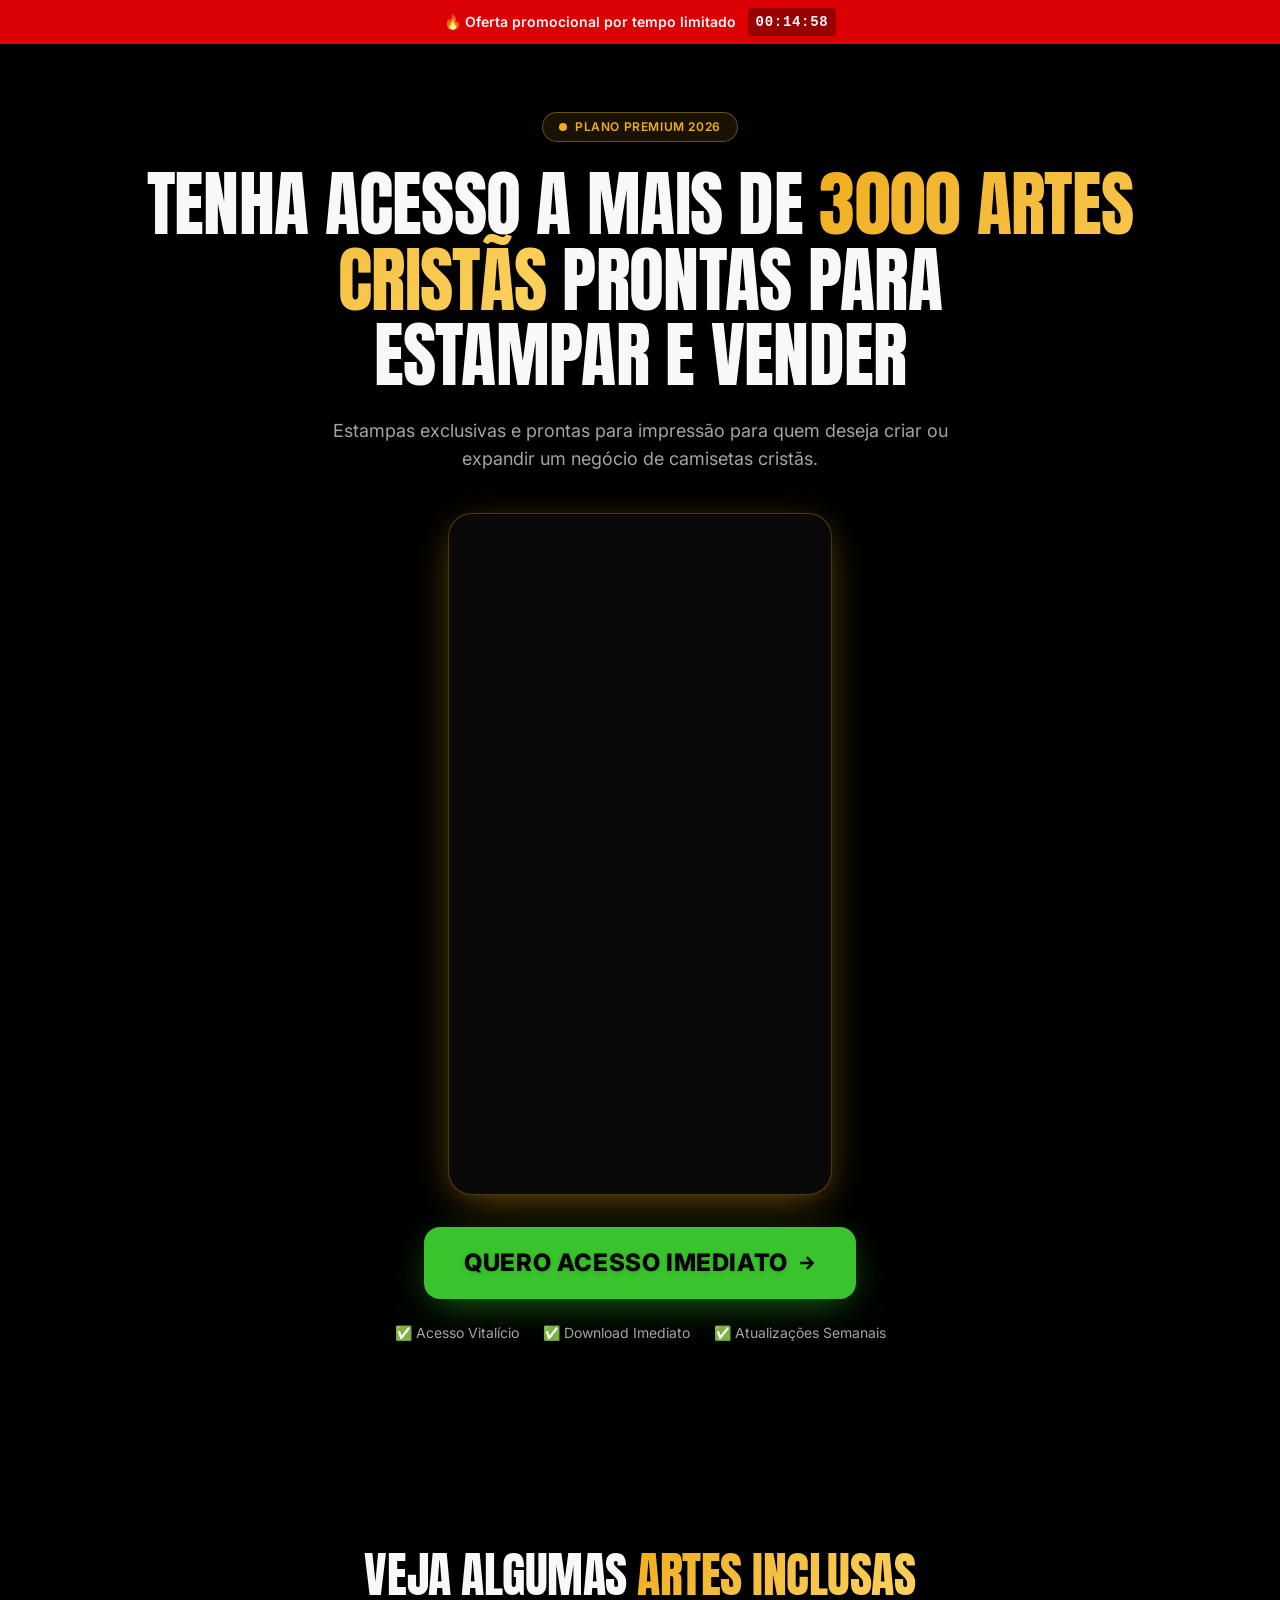
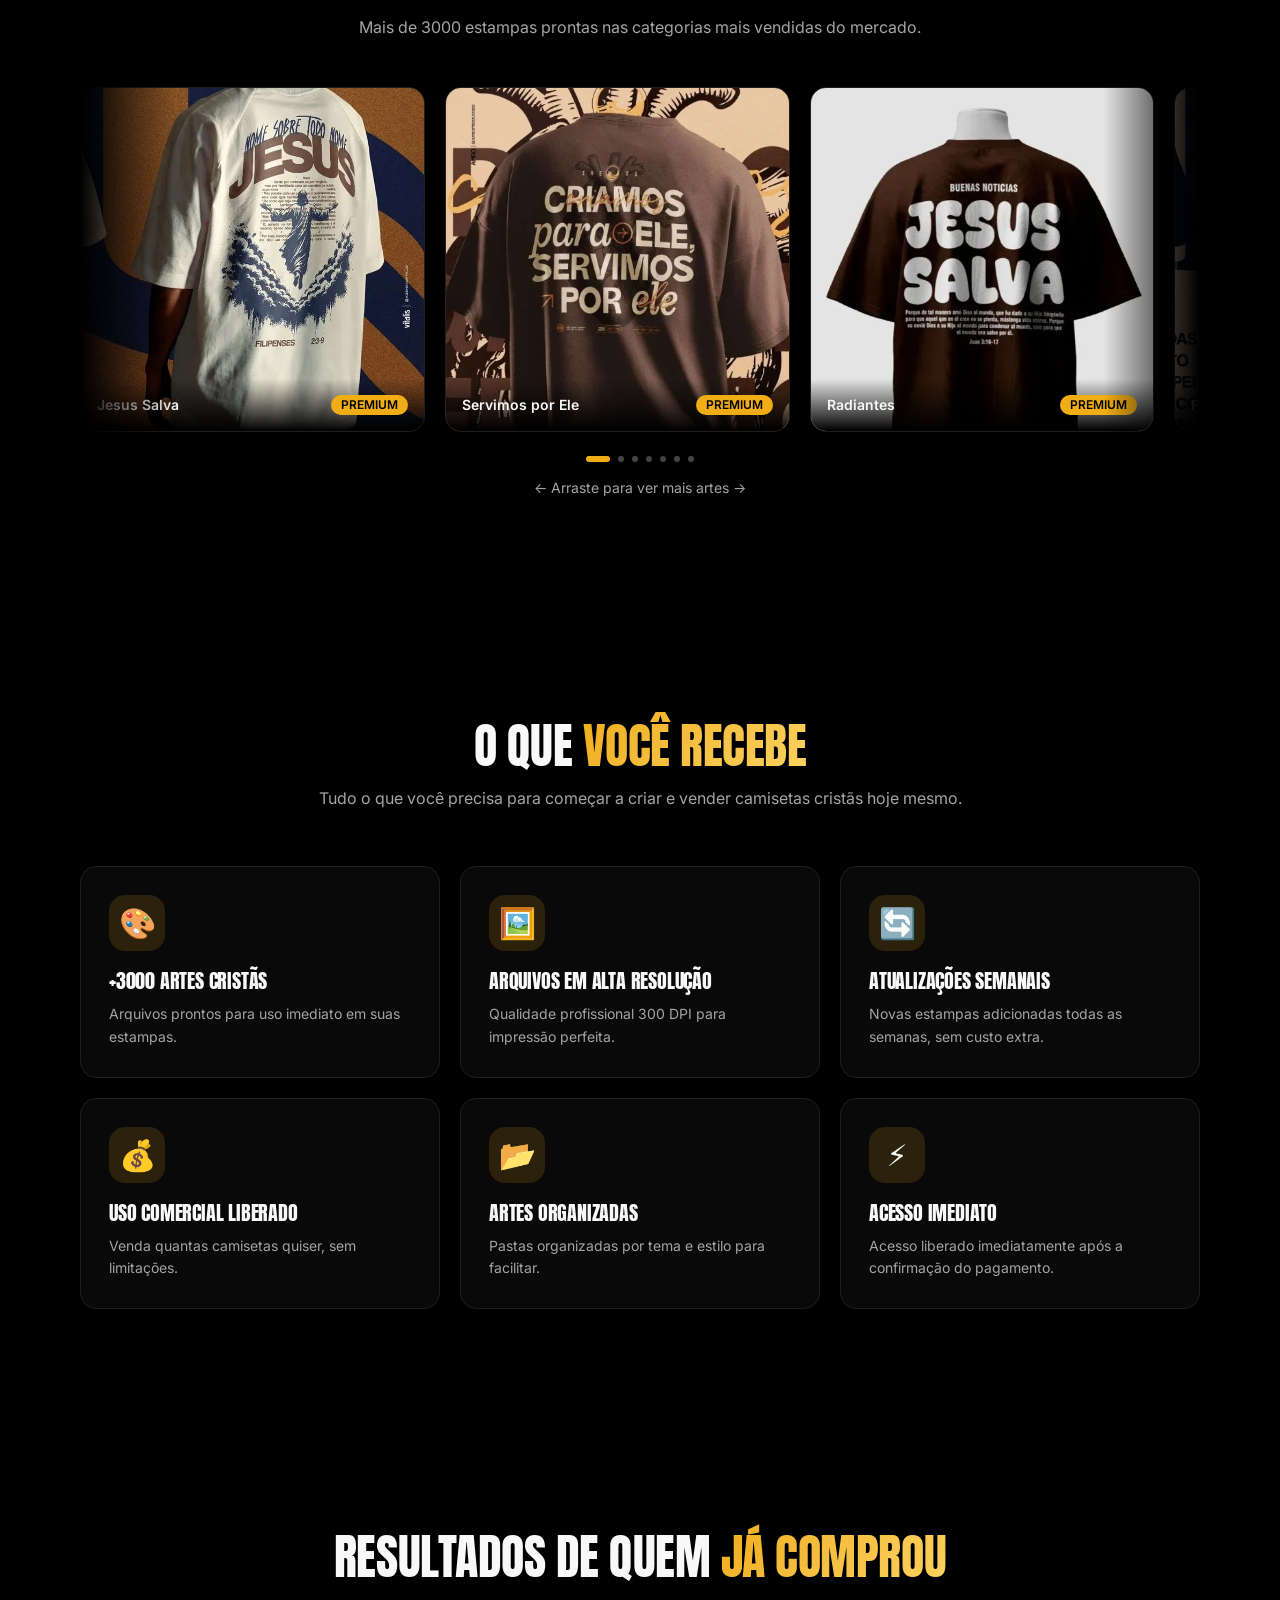
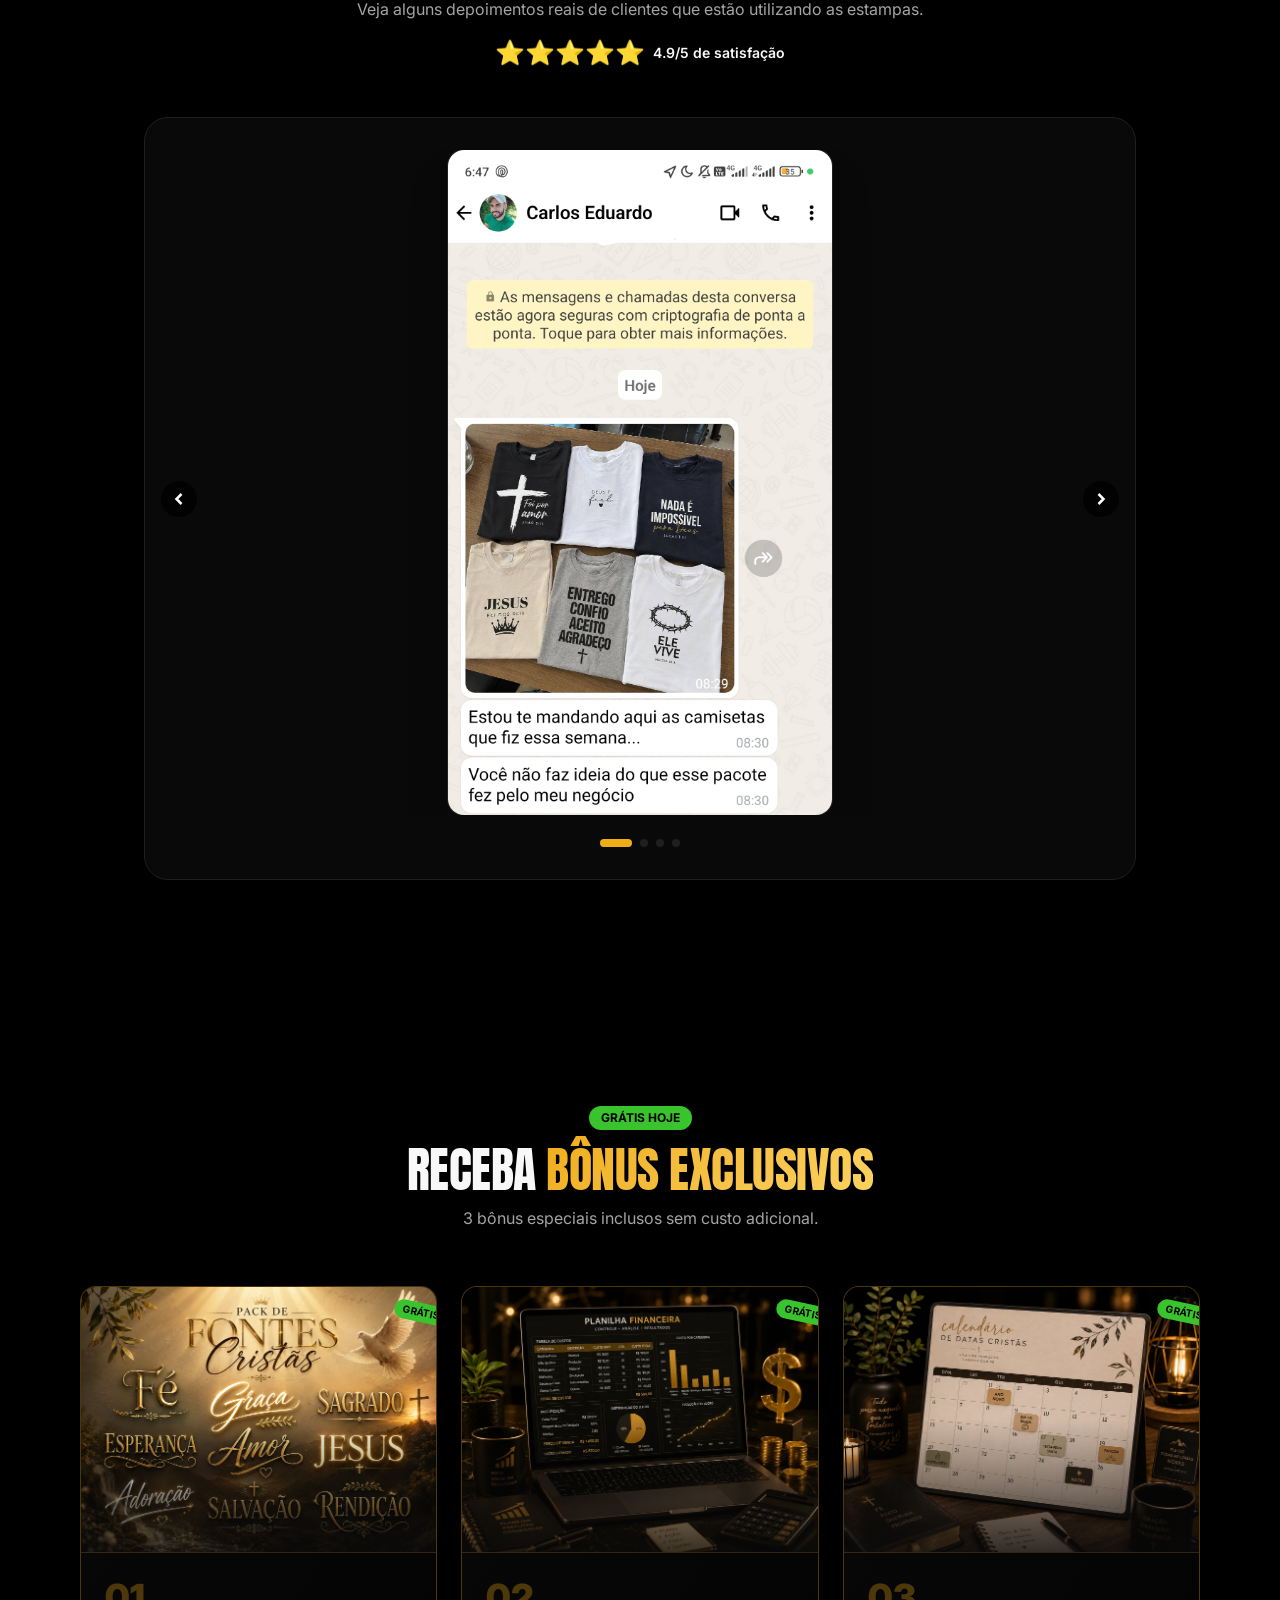
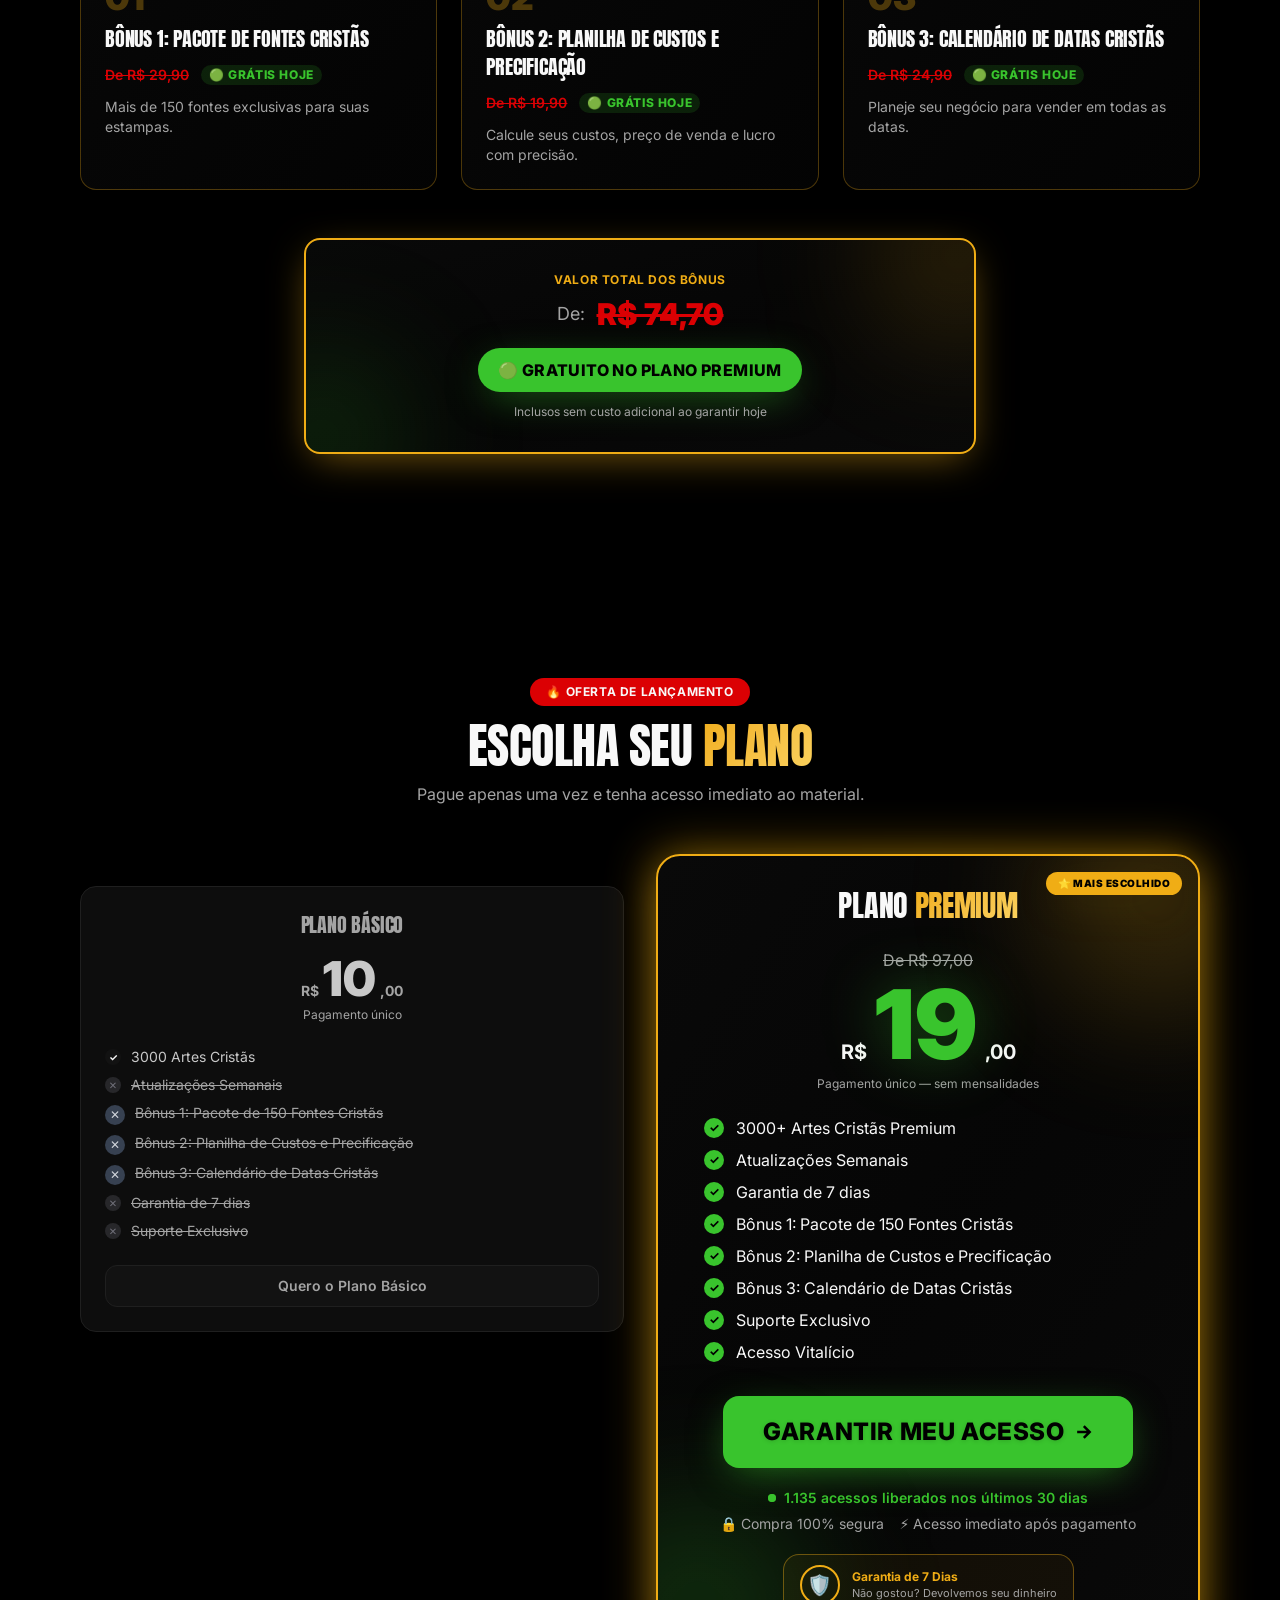
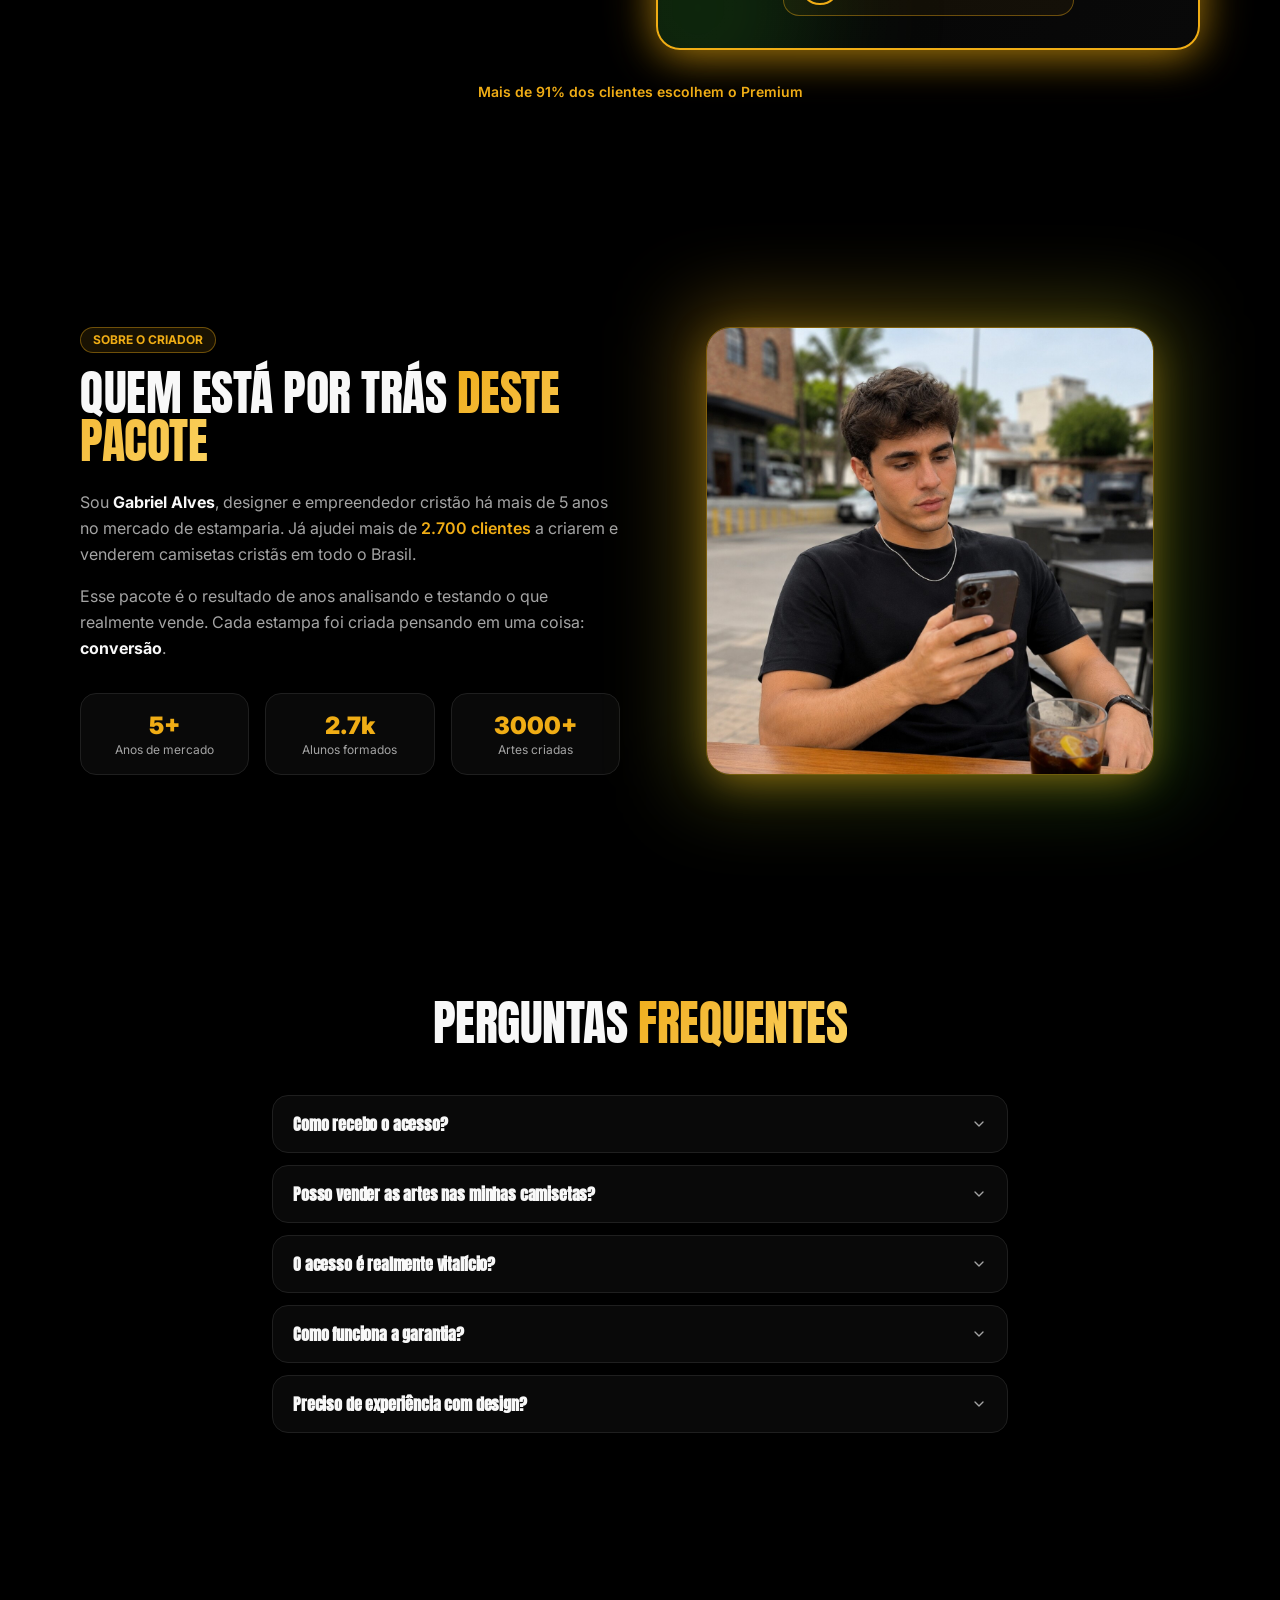
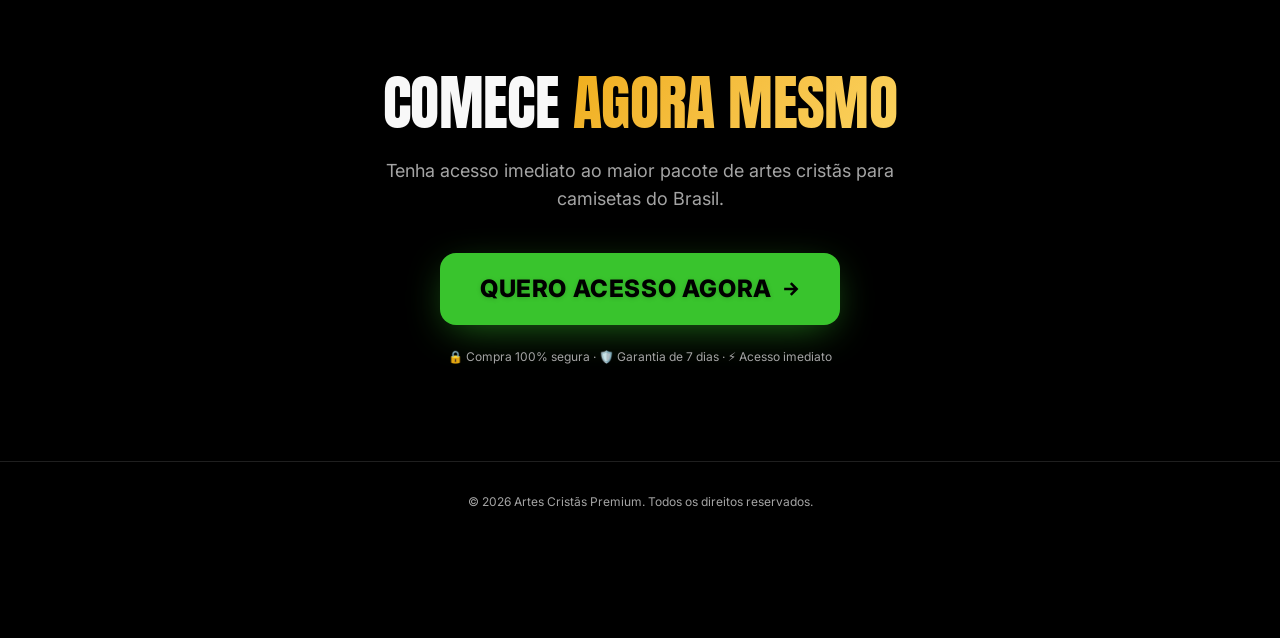
==== commit 9436578b: "Update index.html structure Replit-Commit-Author: Agent" ====
--- a/index.html
+++ b/index.html
@@ -424,7 +424,20 @@
                   if (bonusLabels.length > 1) {
                      bonusLabels[0].textContent = "✕";
                      bonusLabels[0].classList.remove("bg-cta", "text-cta-foreground", "bg-danger", "text-danger-foreground");
-                     bonusLabels[0].classList.add("bg-muted", "text-muted-foreground");
+                     bonusLabels[0].classList.add("rounded-full", "inline-flex", "items-center", "justify-center");
+                     Object.assign(bonusLabels[0].style, {
+                       width: "1.25rem",
+                       minWidth: "1.25rem",
+                       height: "1.25rem",
+                       padding: "0",
+                       borderRadius: "9999px",
+                       backgroundColor: "#374151",
+                       color: "#d1d5db",
+                       fontSize: "0.75rem",
+                       lineHeight: "1",
+                       fontWeight: "700",
+                       flexShrink: "0"
+                     });
                     bonusLabels[bonusLabels.length - 1].textContent = bonusText;
                      bonusLabels[bonusLabels.length - 1].classList.remove("text-danger");
                      bonusLabels[bonusLabels.length - 1].classList.add("text-muted-foreground", "line-through");
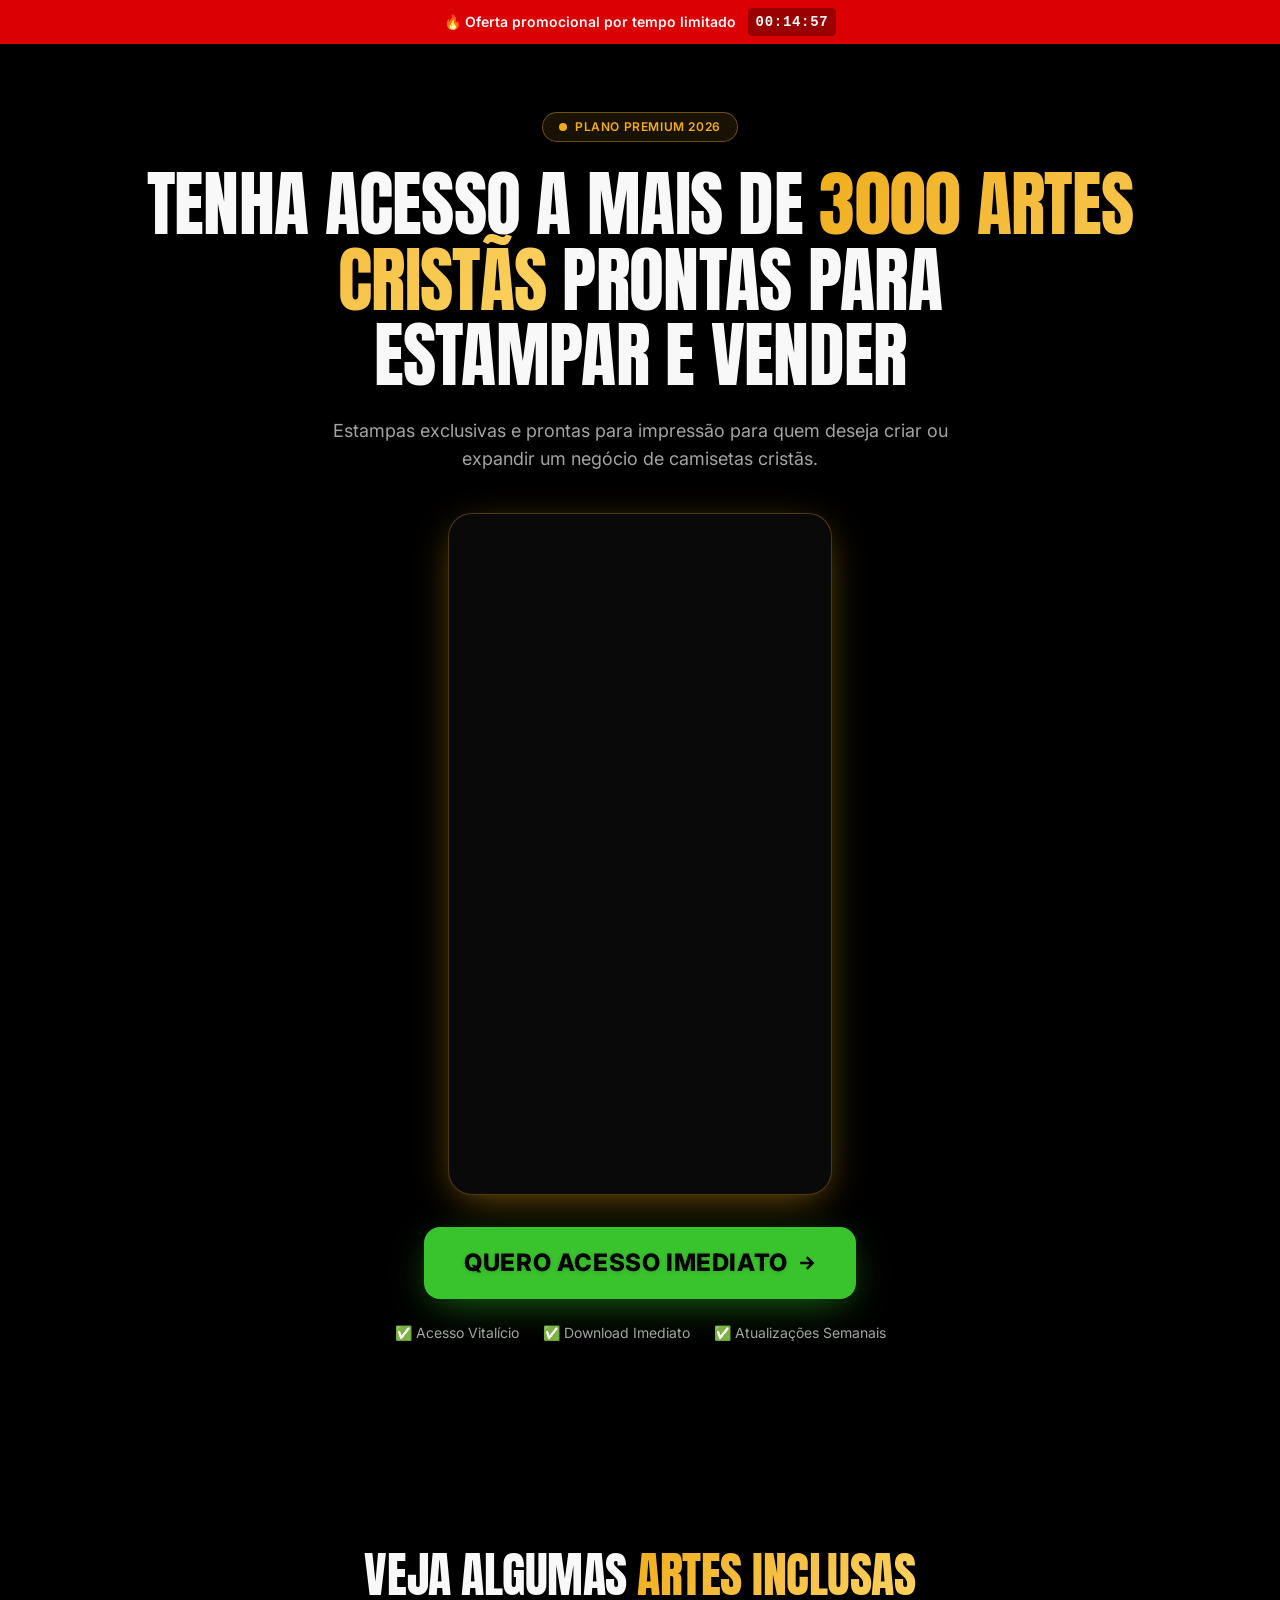
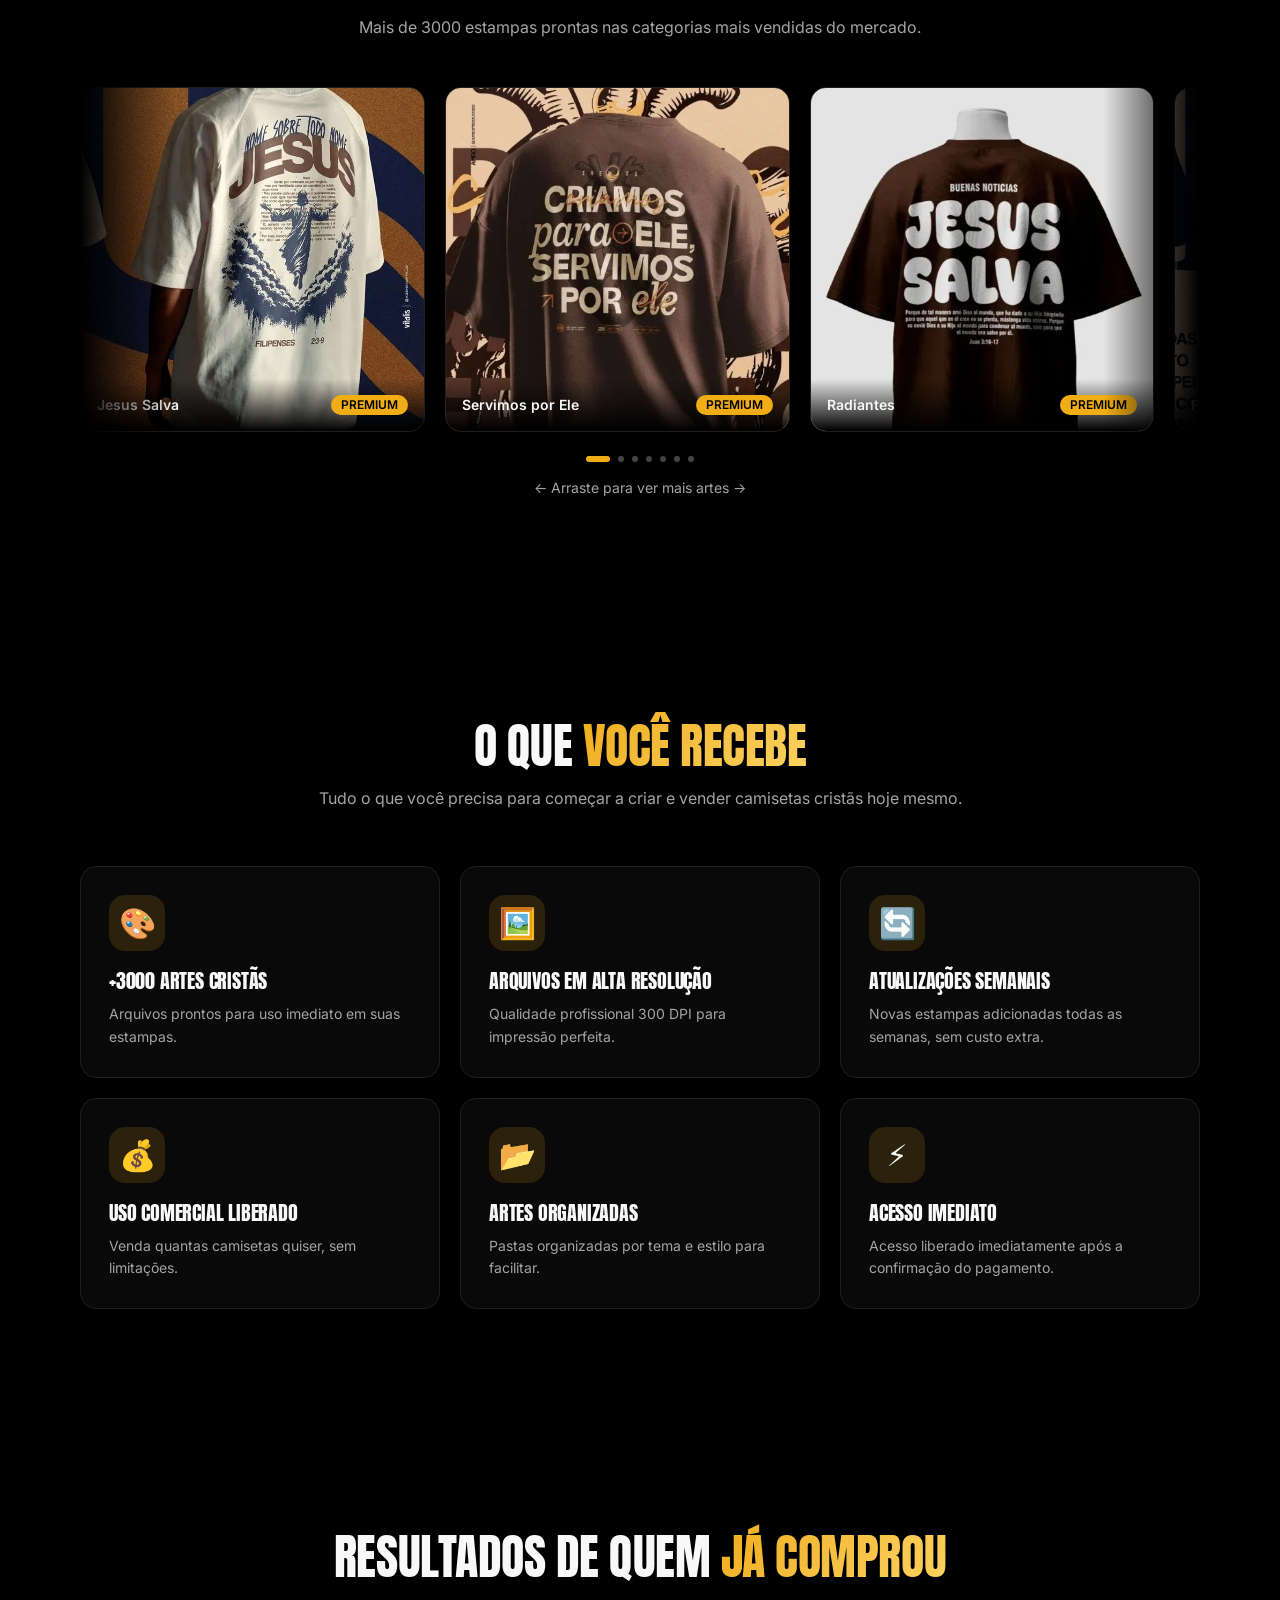
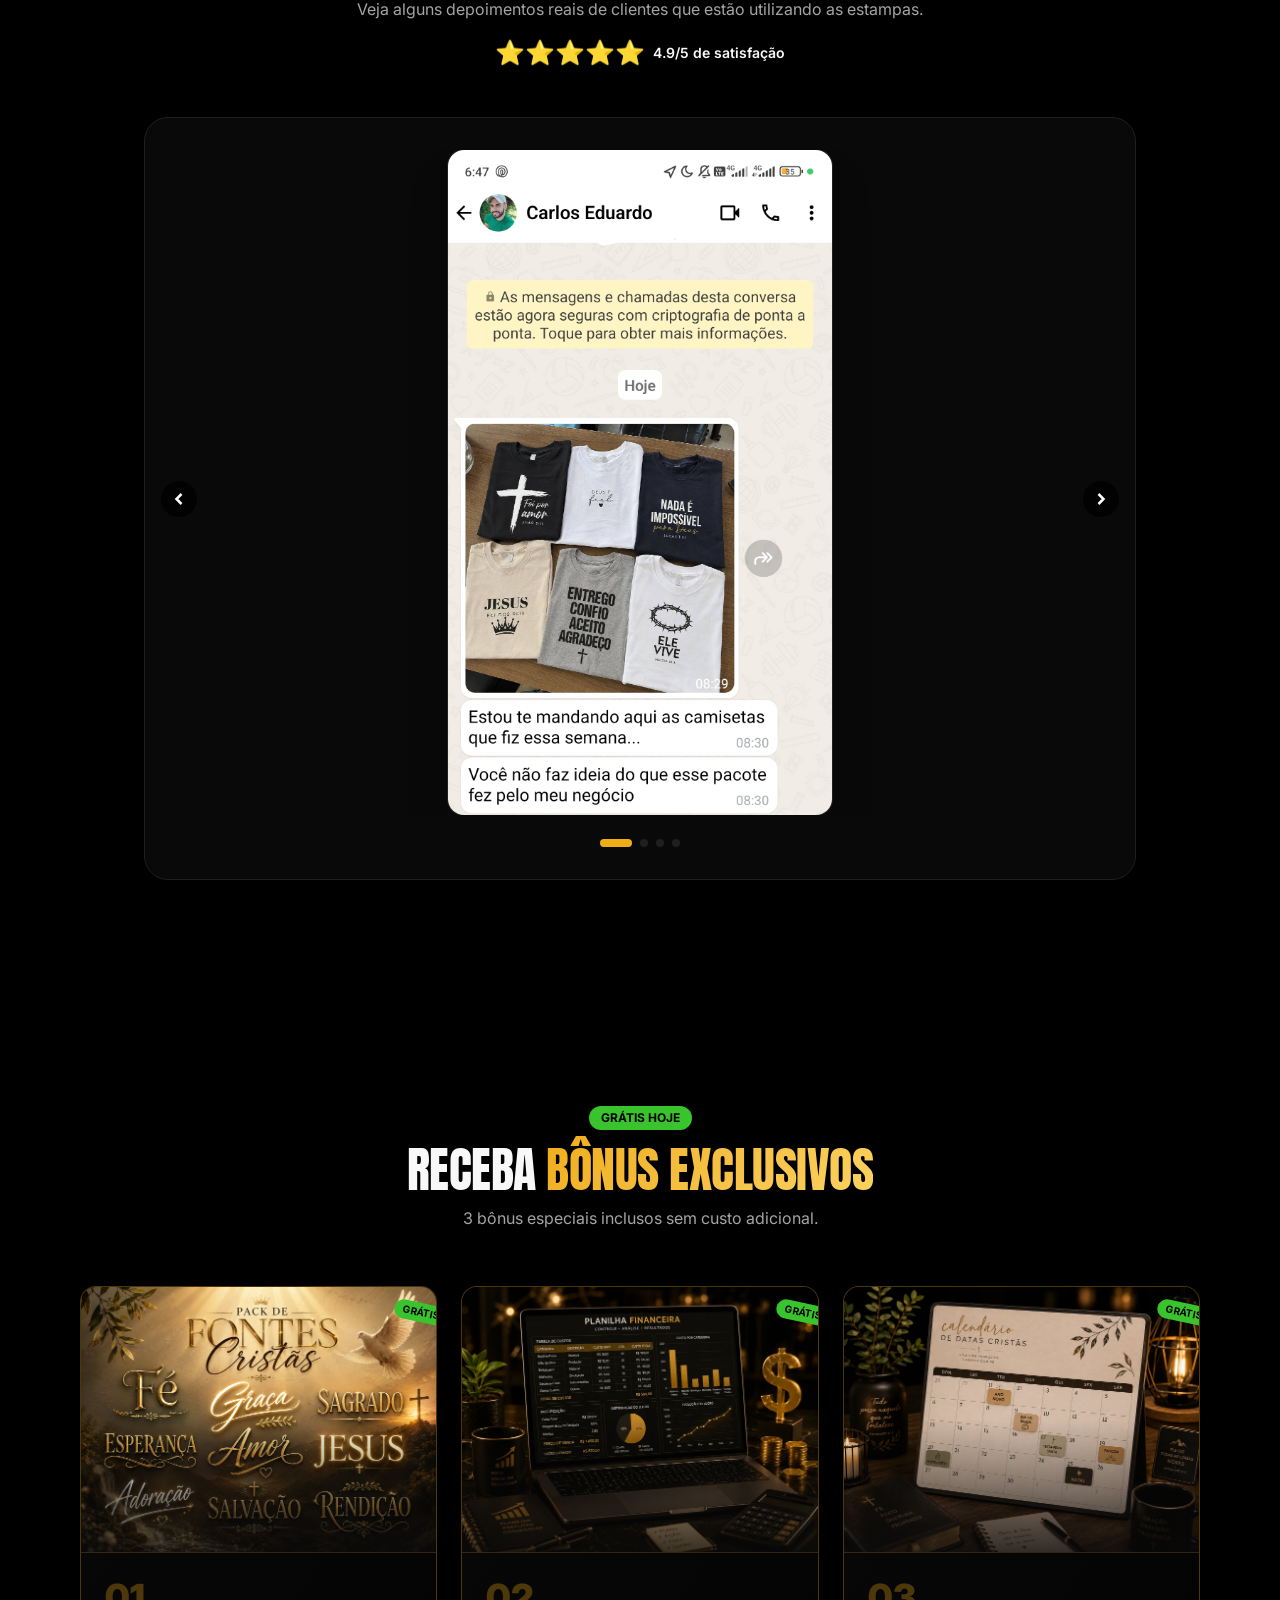
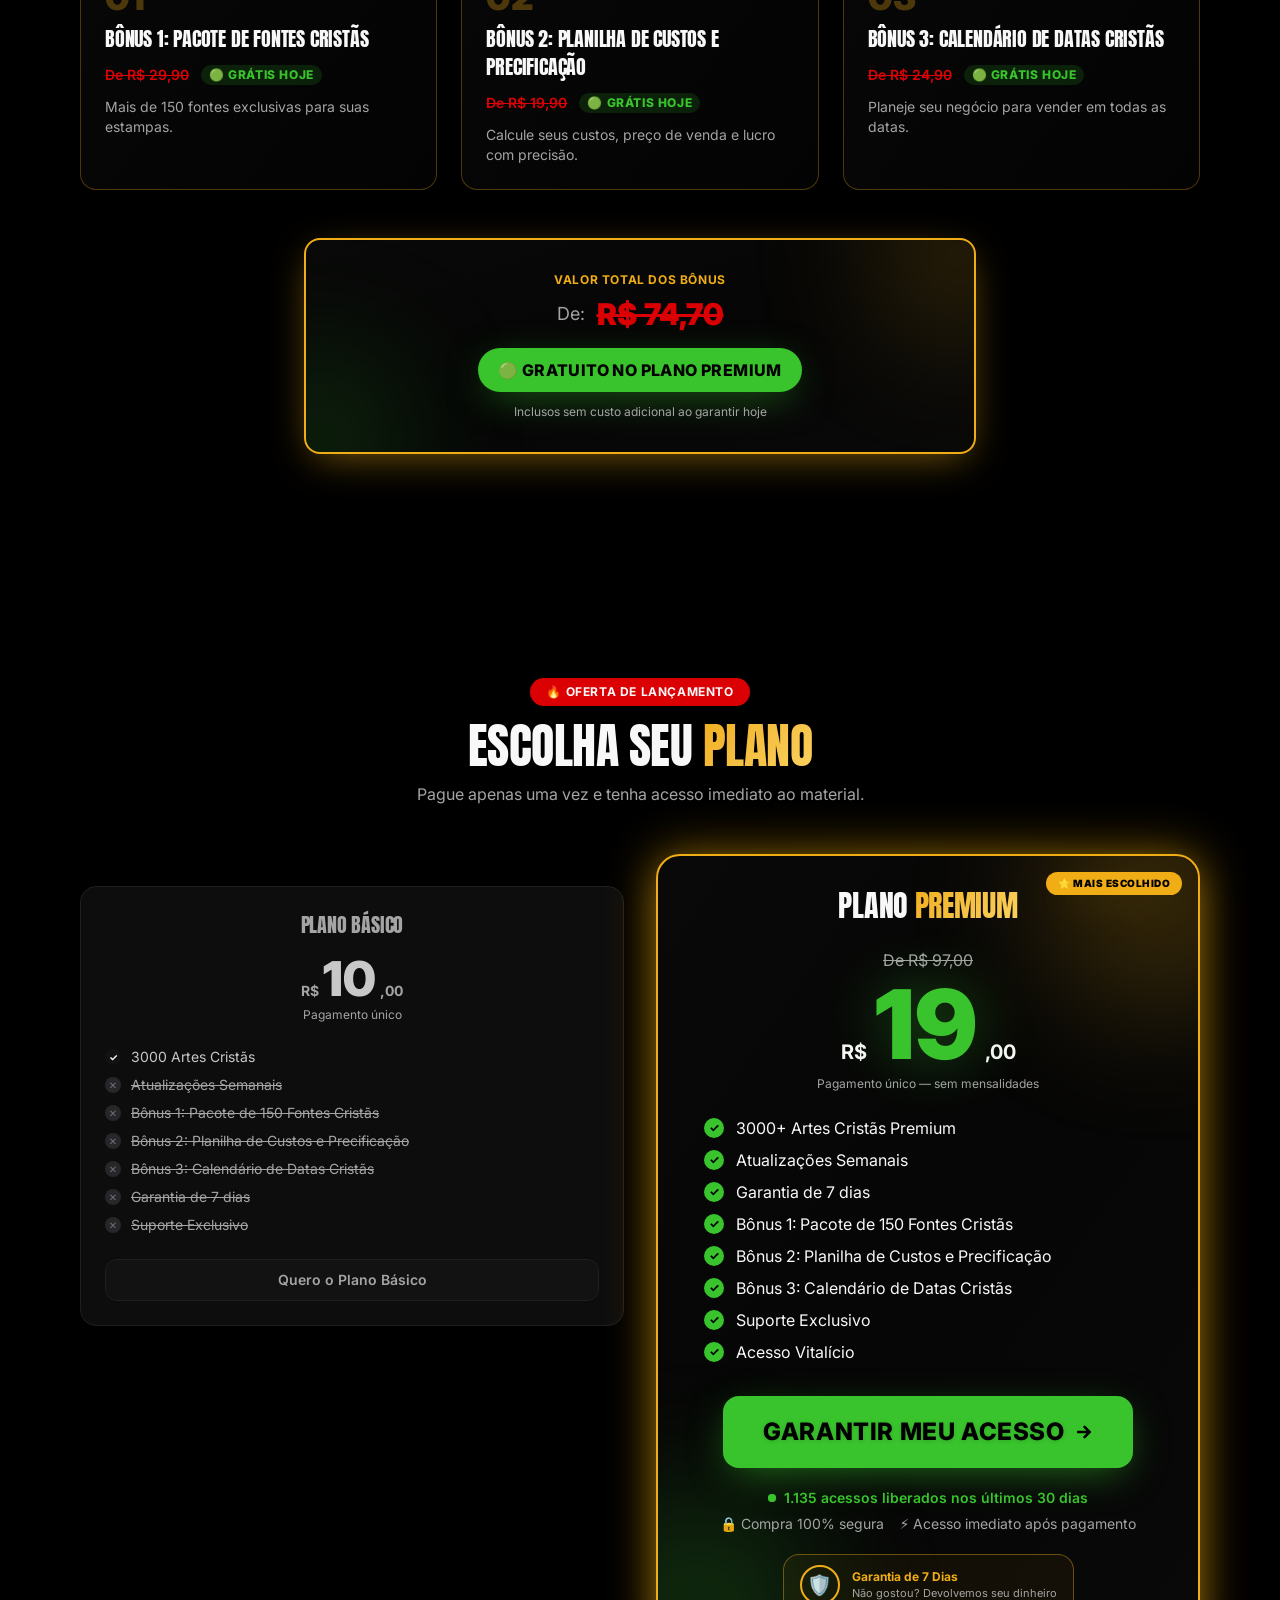
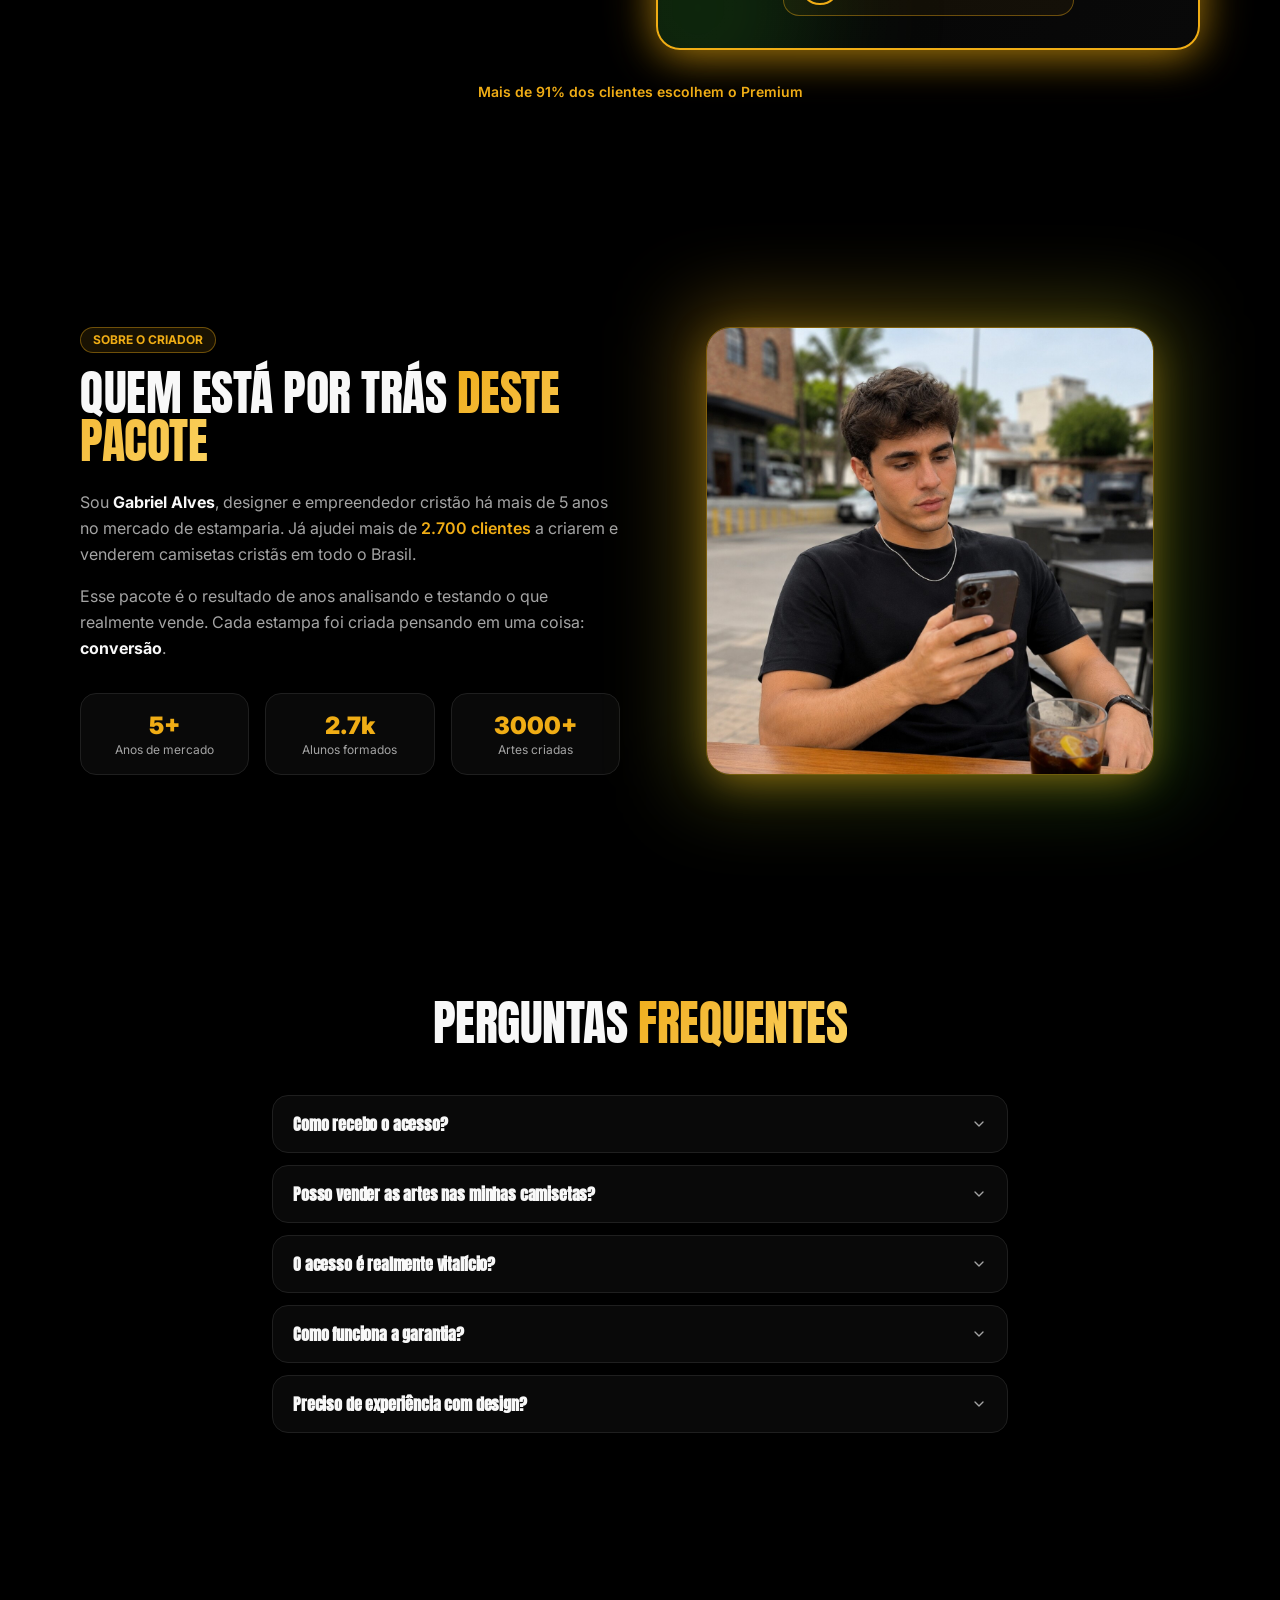
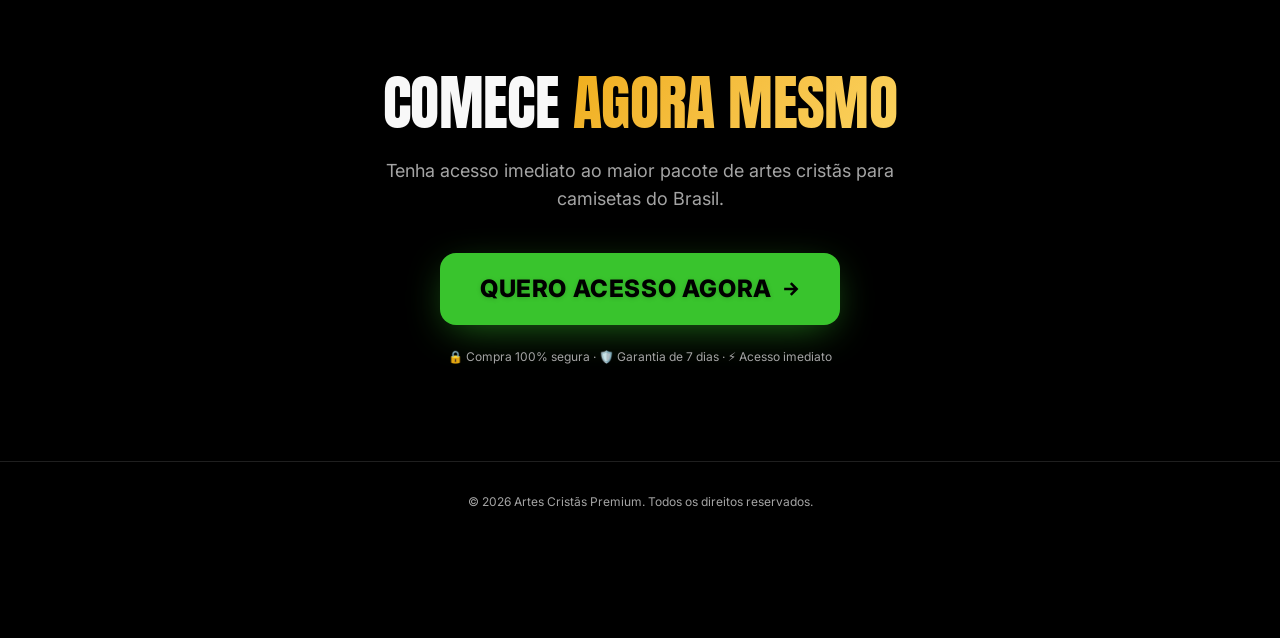
==== commit 4091fe58: "Refactor index.html structure Replit-Commit-Author: Agent" ====
--- a/index.html
+++ b/index.html
@@ -374,6 +374,7 @@
             const guaranteeItem = supportItem.cloneNode(true);
             guaranteeItem.dataset.guaranteeItem = "true";
             const labels = guaranteeItem.querySelectorAll("span");
+             const guaranteeIcon = labels[0];
             if (labels.length > 1) {
               labels[labels.length - 1].textContent = "Garantia de 7 dias";
               if (isBasicPlan) labels[labels.length - 1].classList.add("line-through");
@@ -423,21 +424,10 @@
                   const bonusLabels = bonusItem.querySelectorAll("span");
                   if (bonusLabels.length > 1) {
                      bonusLabels[0].textContent = "✕";
-                     bonusLabels[0].classList.remove("bg-cta", "text-cta-foreground", "bg-danger", "text-danger-foreground");
-                     bonusLabels[0].classList.add("rounded-full", "inline-flex", "items-center", "justify-center");
-                     Object.assign(bonusLabels[0].style, {
-                       width: "1.25rem",
-                       minWidth: "1.25rem",
-                       height: "1.25rem",
-                       padding: "0",
-                       borderRadius: "9999px",
-                       backgroundColor: "#374151",
-                       color: "#d1d5db",
-                       fontSize: "0.75rem",
-                       lineHeight: "1",
-                       fontWeight: "700",
-                       flexShrink: "0"
-                     });
+                      if (guaranteeIcon) {
+                        bonusLabels[0].className = guaranteeIcon.className;
+                        bonusLabels[0].style.cssText = guaranteeIcon.style.cssText;
+                      }
                     bonusLabels[bonusLabels.length - 1].textContent = bonusText;
                      bonusLabels[bonusLabels.length - 1].classList.remove("text-danger");
                      bonusLabels[bonusLabels.length - 1].classList.add("text-muted-foreground", "line-through");
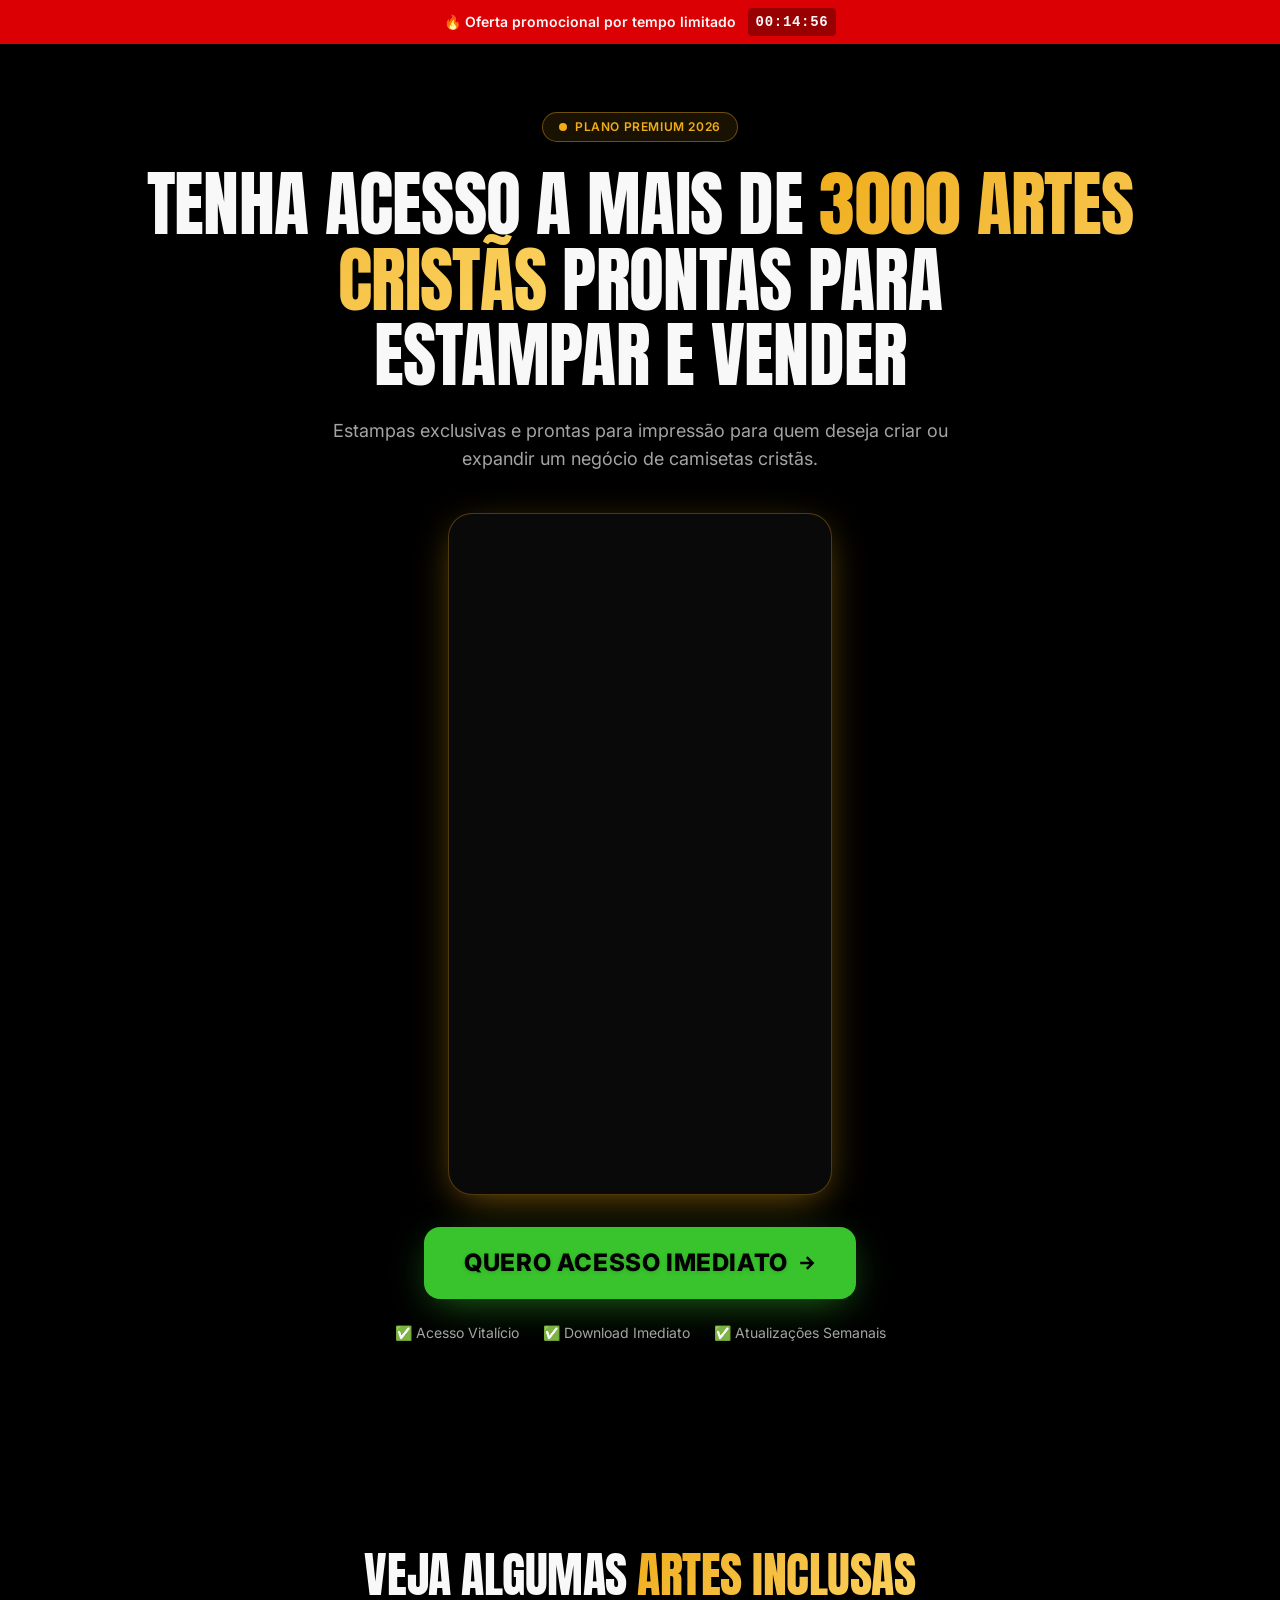
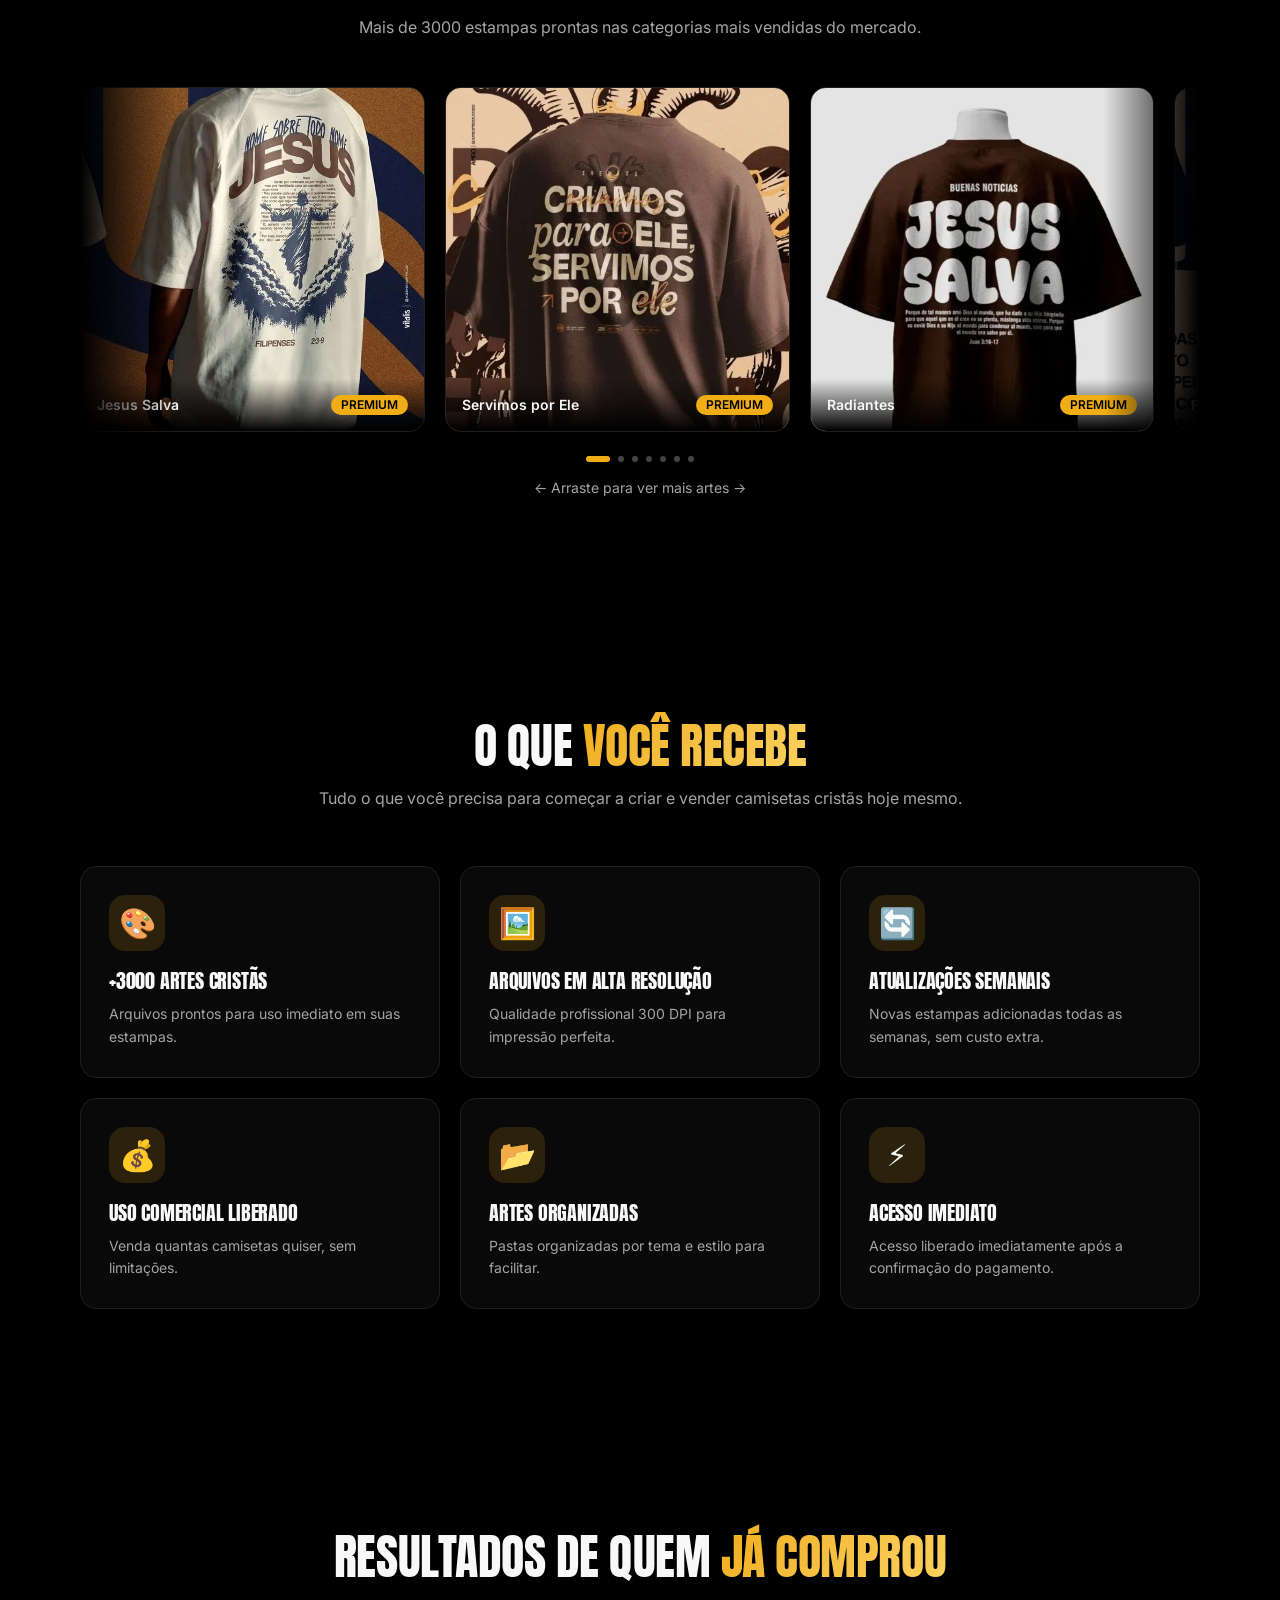
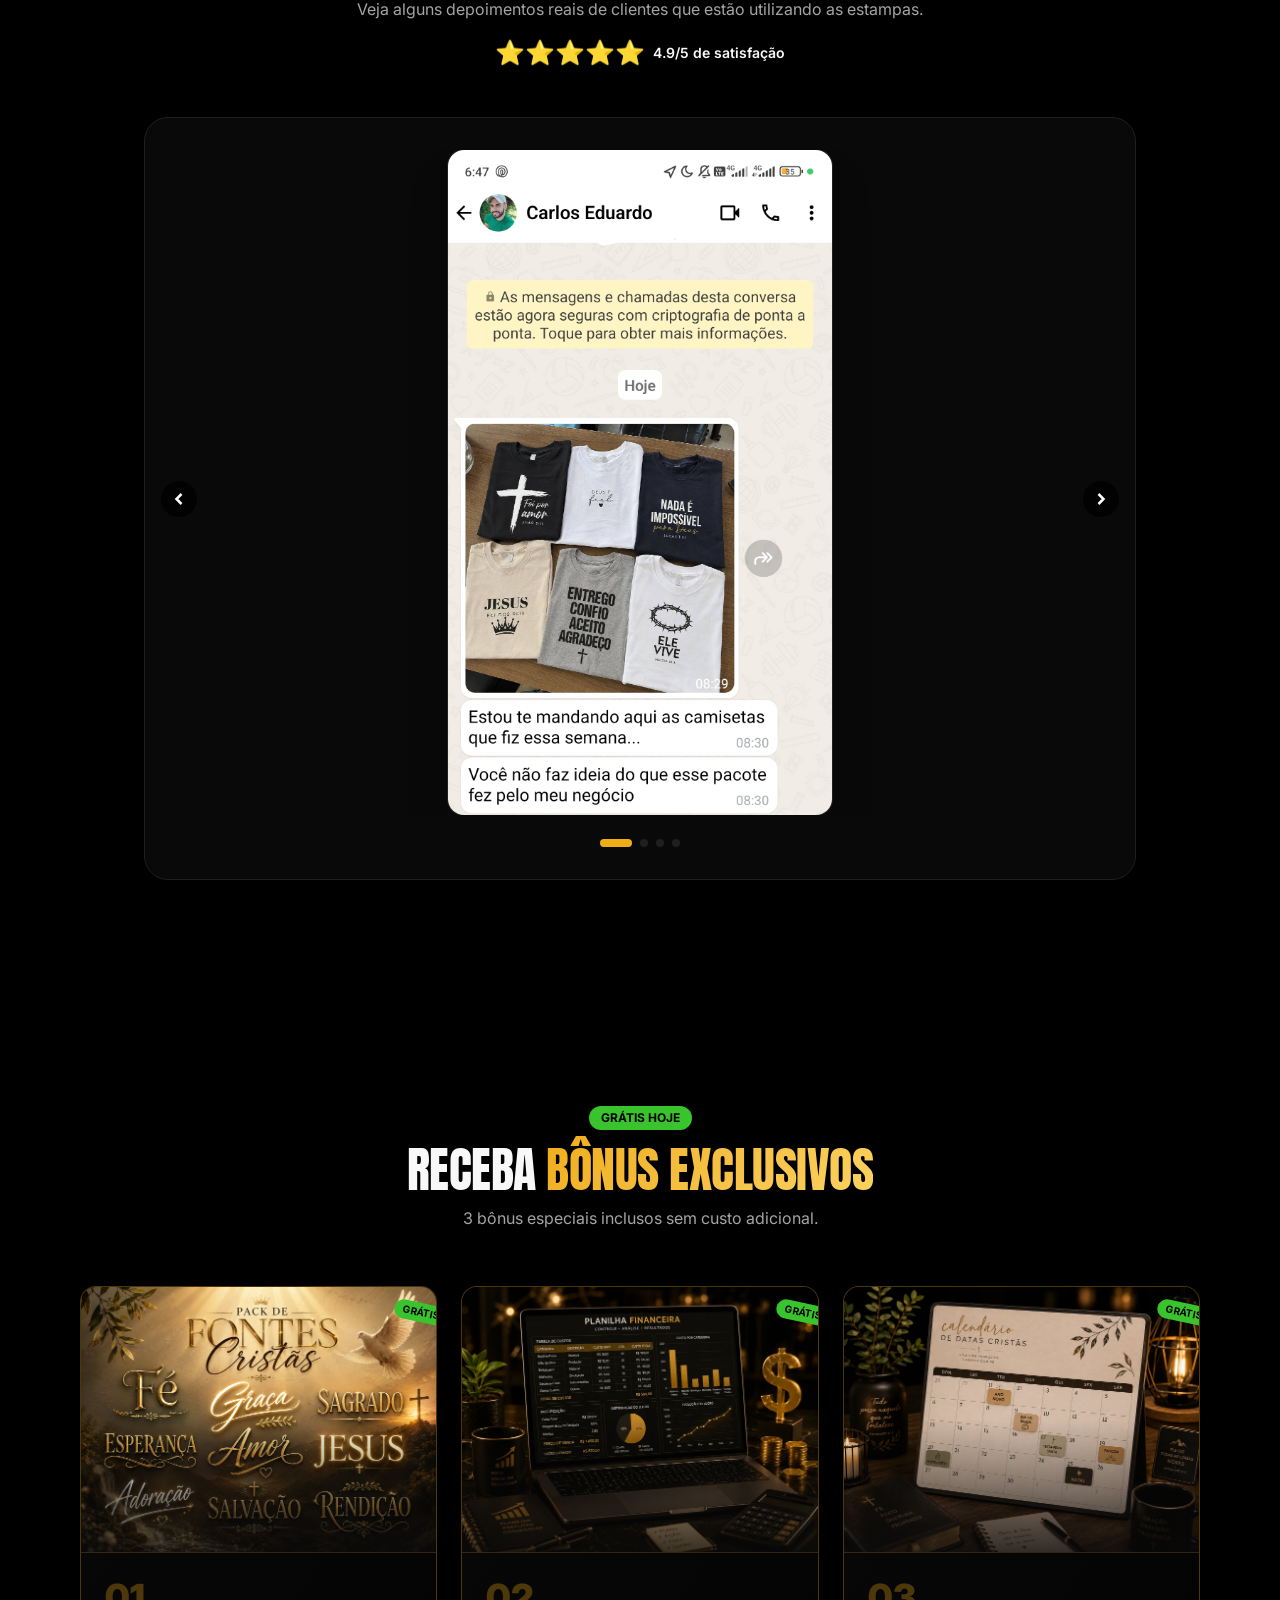
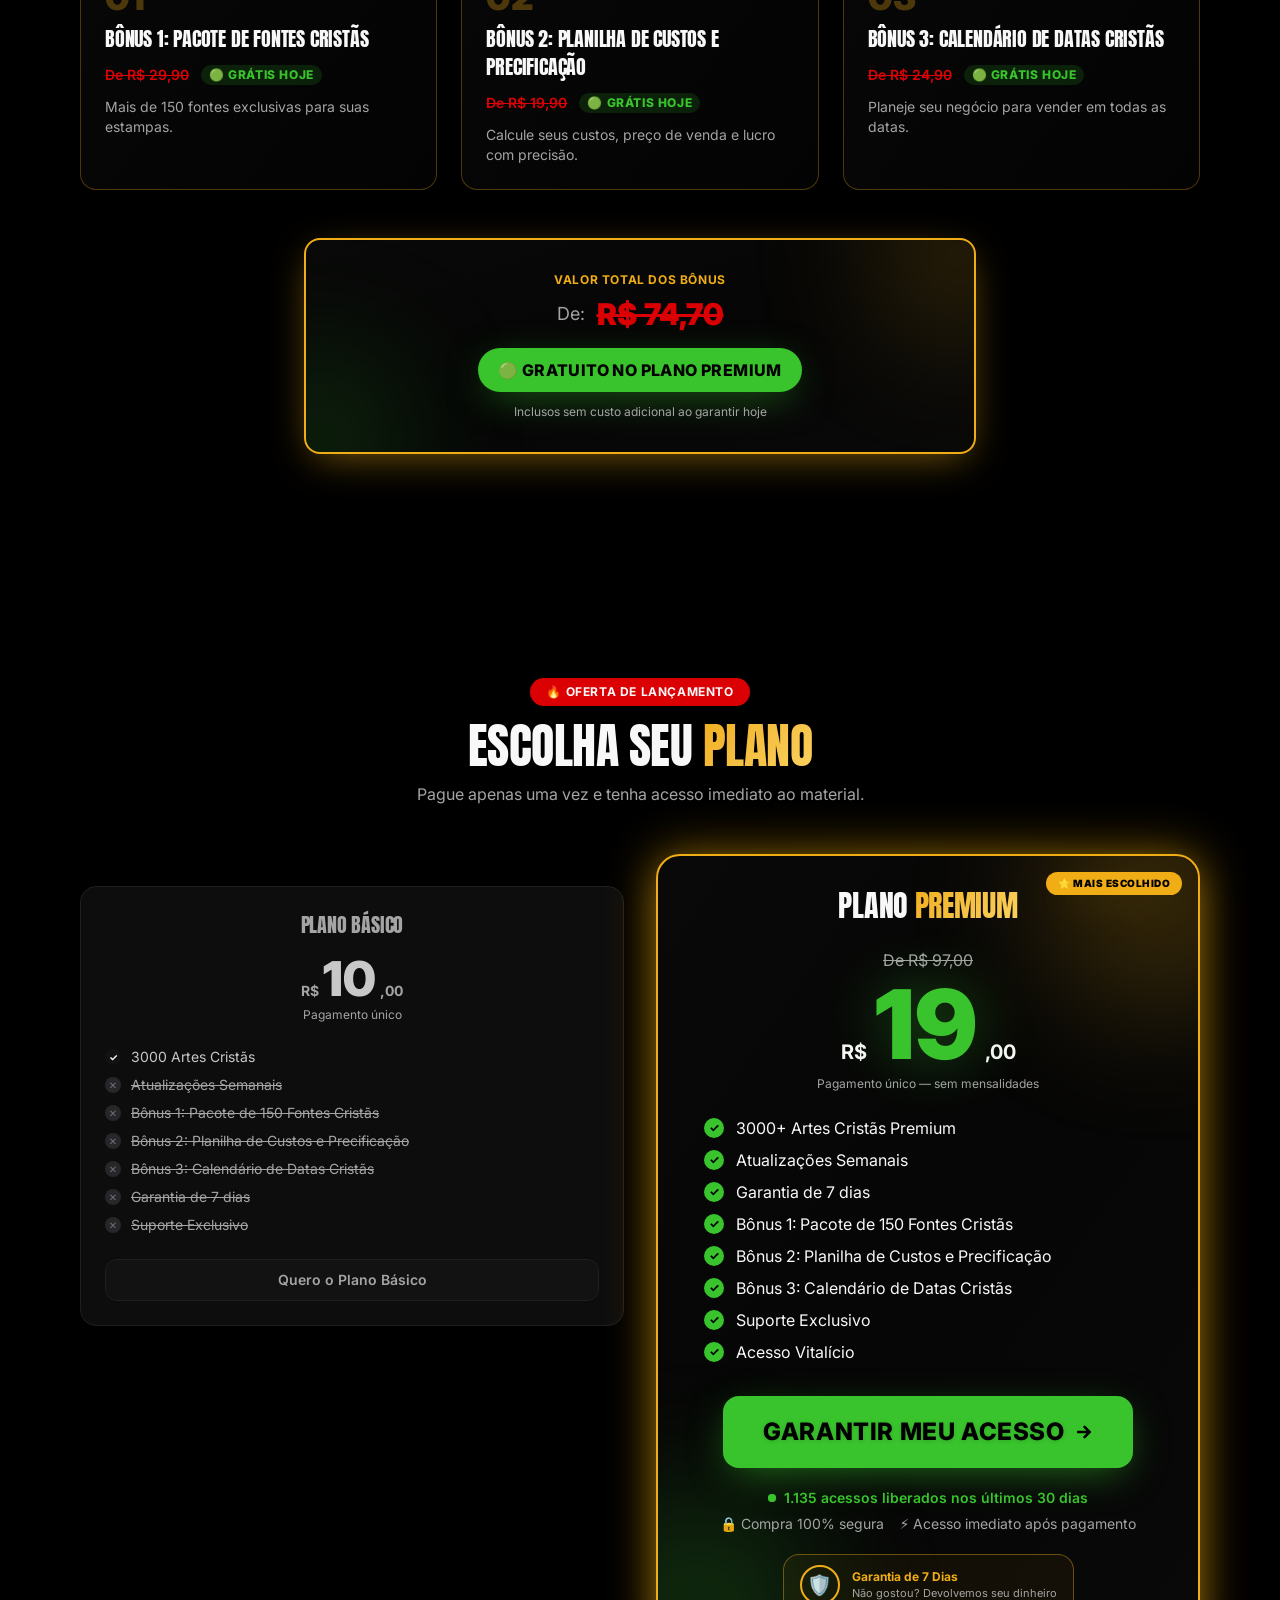
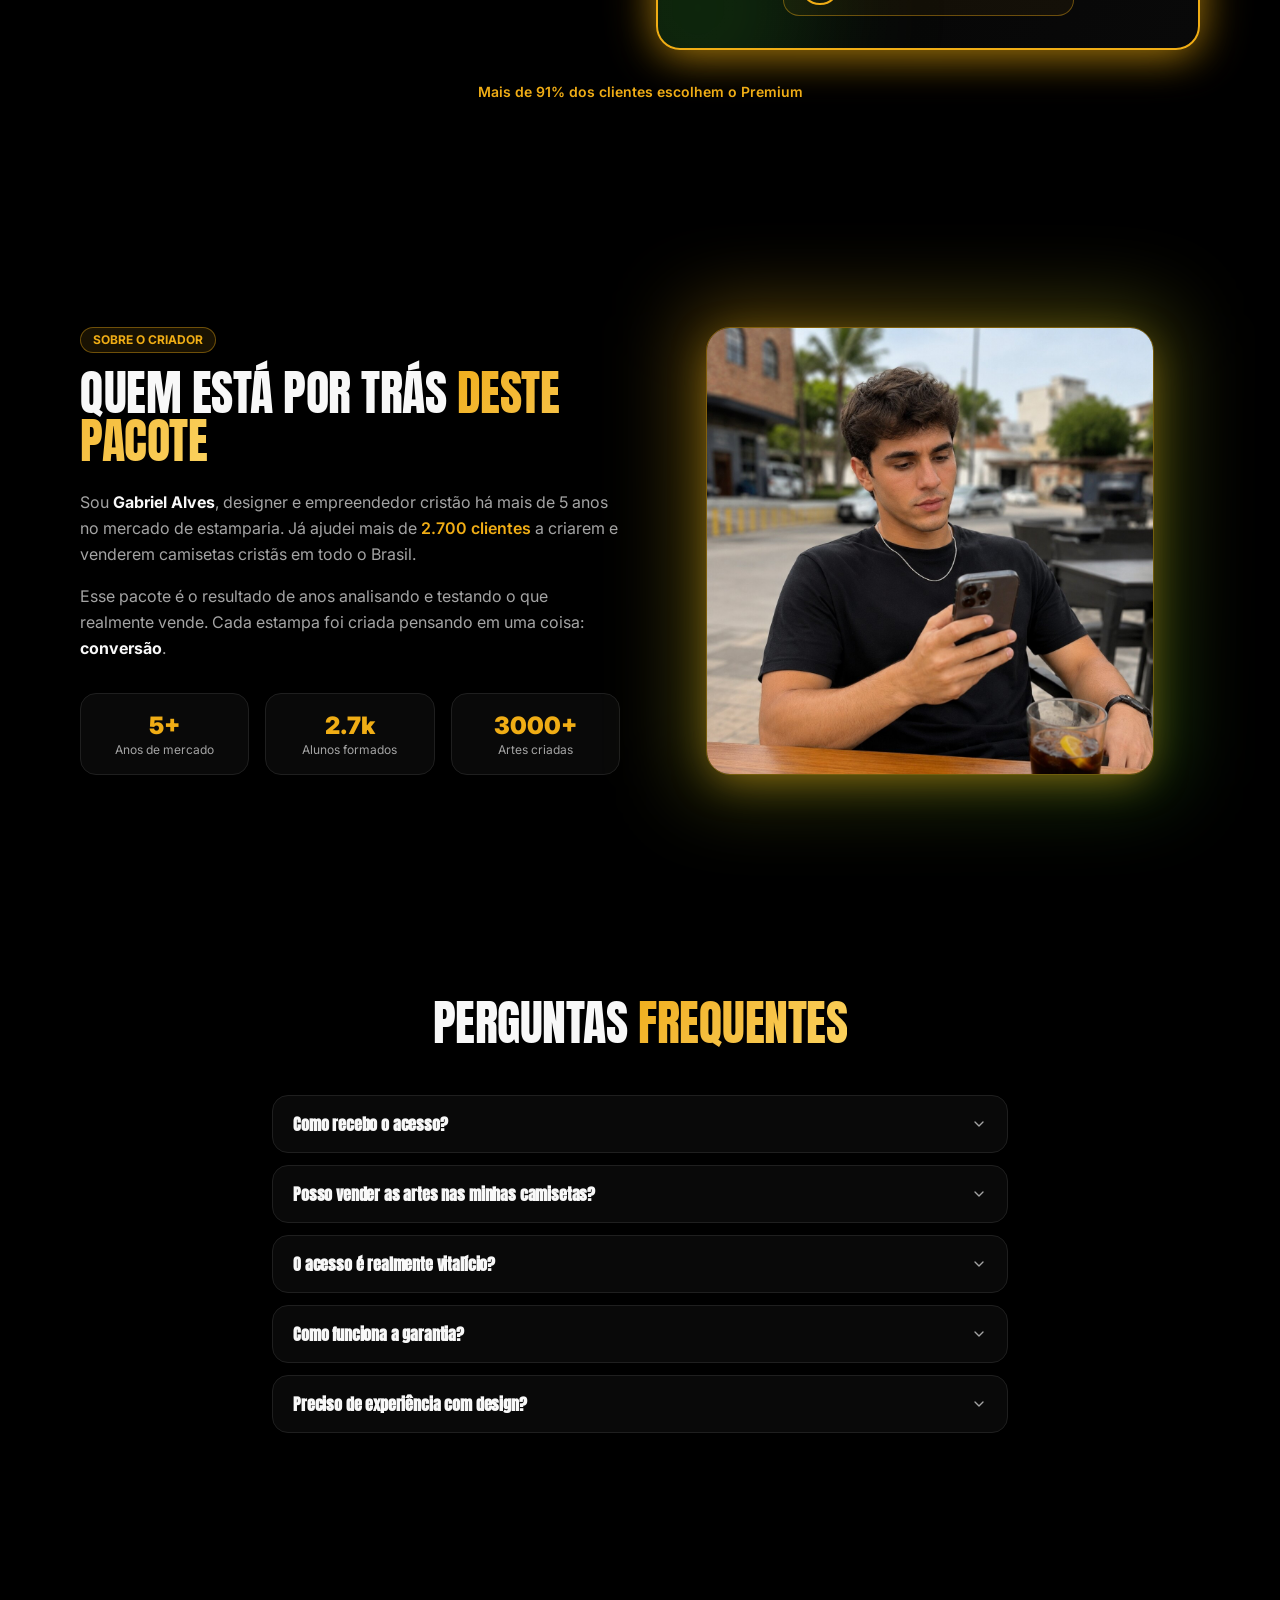
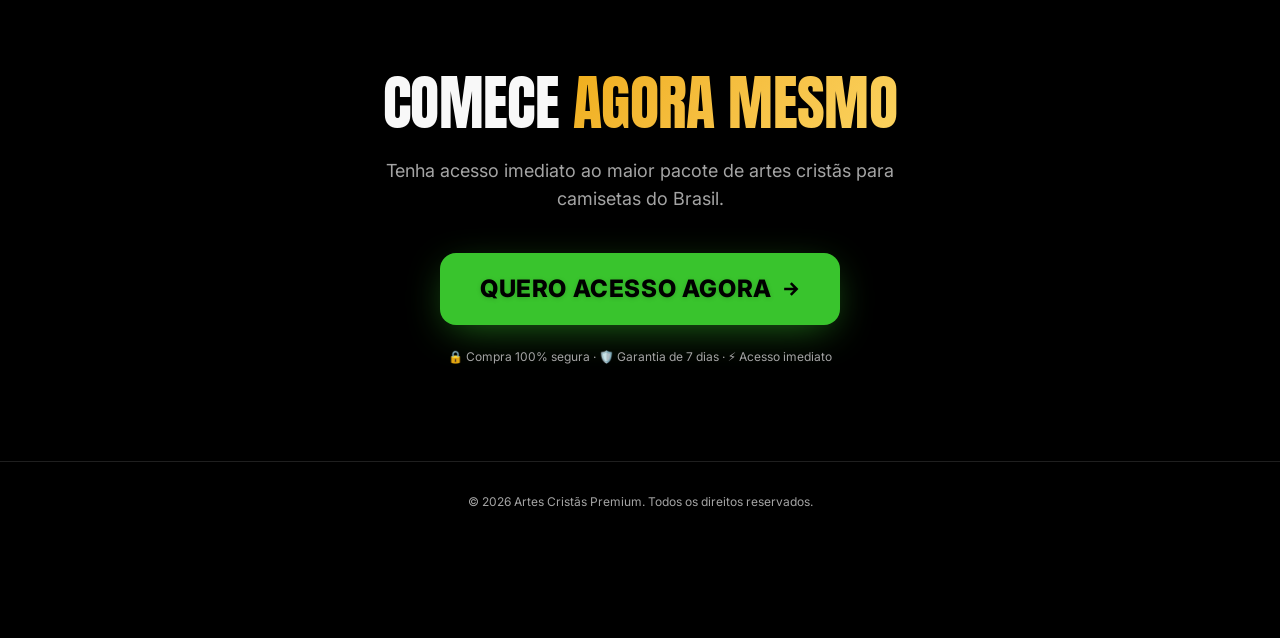
==== commit 3212cec5: "Update index.html and add screenshot asset Replit-Commit-Author: Agent" ====
--- a/index.html
+++ b/index.html
@@ -625,6 +625,46 @@
         removeVideoOptions();
       })();
     </script>
+    <script>
+      (() => {
+        const checkoutDestinations = {
+          "Garantir Meu Acesso": "https://pay.cakto.com.br/3e9spq2",
+          "Não, quero continuar com o plano básico": "https://pay.cakto.com.br/39mb5ku_1034640",
+          "Quero o Premium com Desconto": "https://pay.cakto.com.br/3bq5g66",
+        };
+
+        document.addEventListener(
+          "click",
+          (event) => {
+            const button = event.target.closest("button");
+            const destination = button && checkoutDestinations[button.textContent.trim()];
+            if (!destination) return;
+
+            event.preventDefault();
+            event.stopImmediatePropagation();
+            window.location.assign(destination);
+          },
+          true
+        );
+      })();
+    </script>
+    <script>
+      (() => {
+        const removeStickyOffer = () => {
+          document.querySelectorAll("div.fixed").forEach((element) => {
+            if (element.textContent.includes("Garantir agora")) {
+              element.remove();
+            }
+          });
+        };
+
+        new MutationObserver(removeStickyOffer).observe(document.body, {
+          childList: true,
+          subtree: true,
+        });
+        removeStickyOffer();
+      })();
+    </script>
   
 
 </body></html>
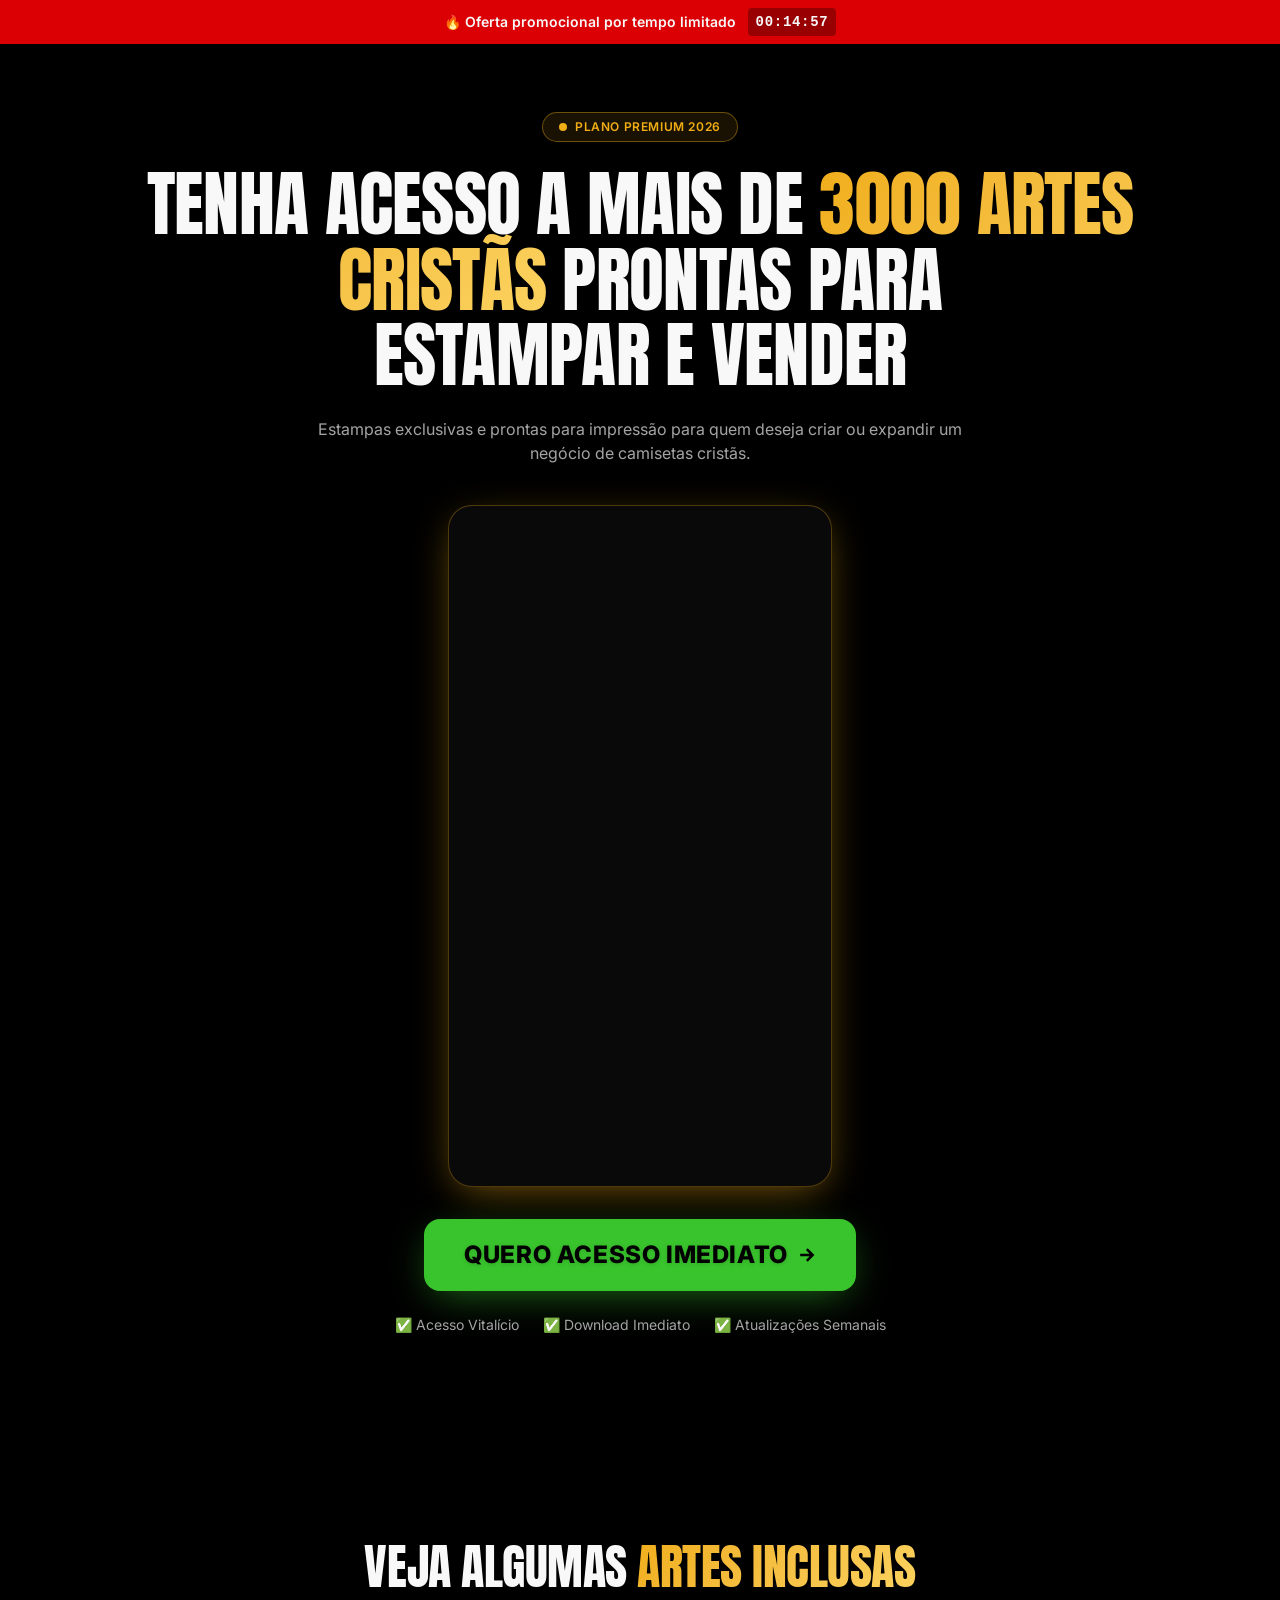
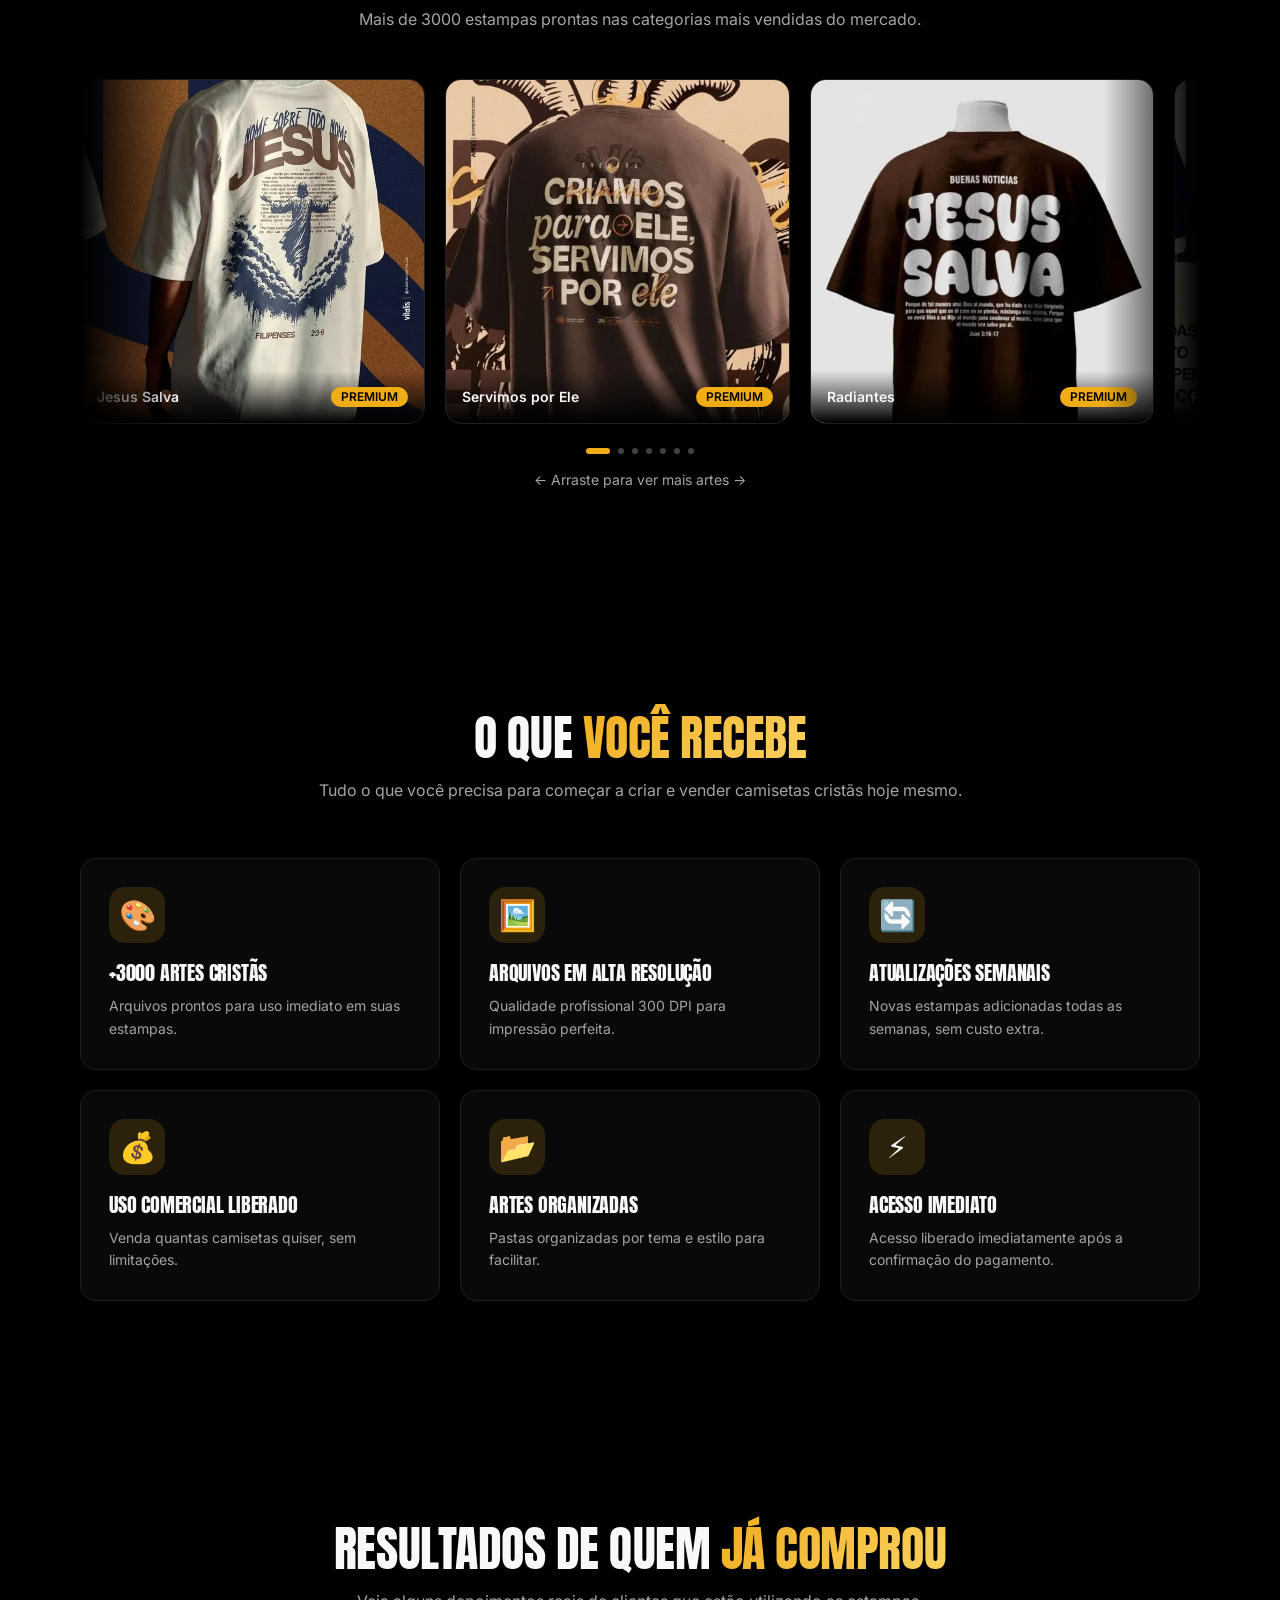
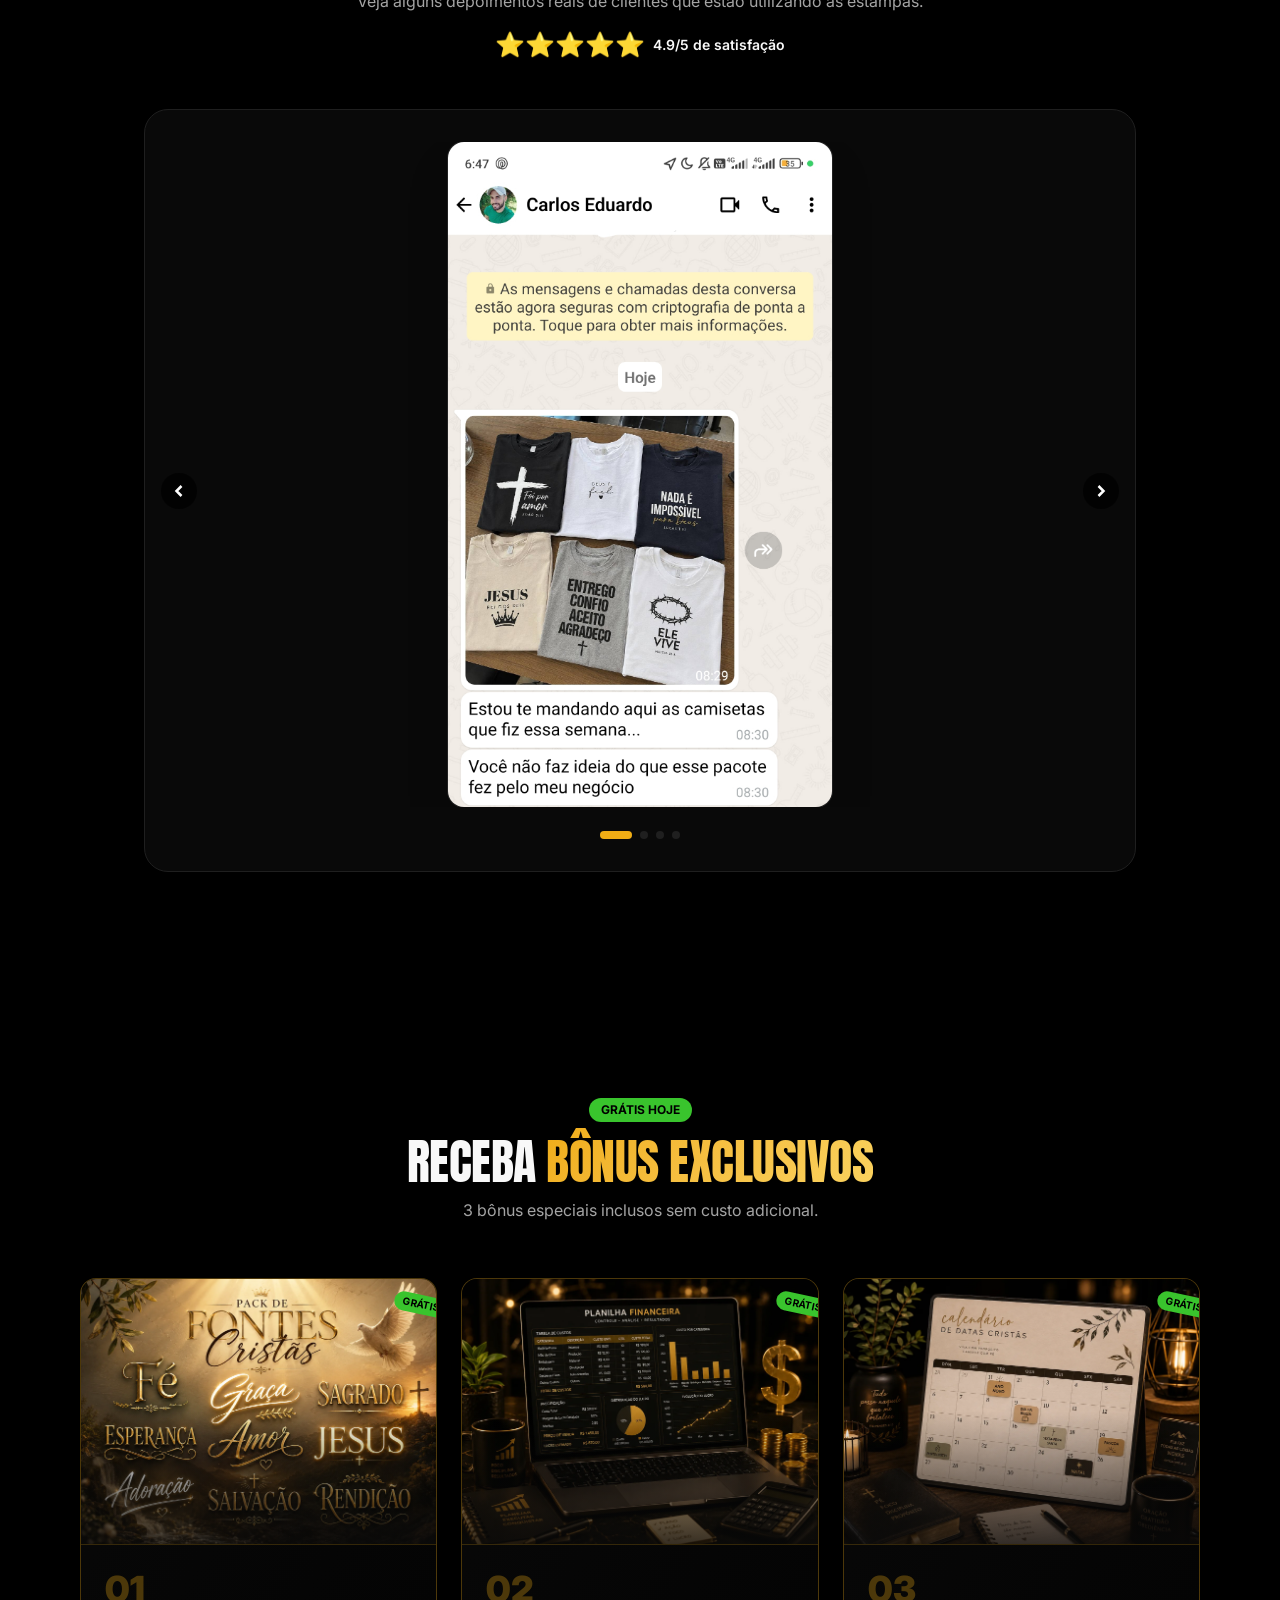
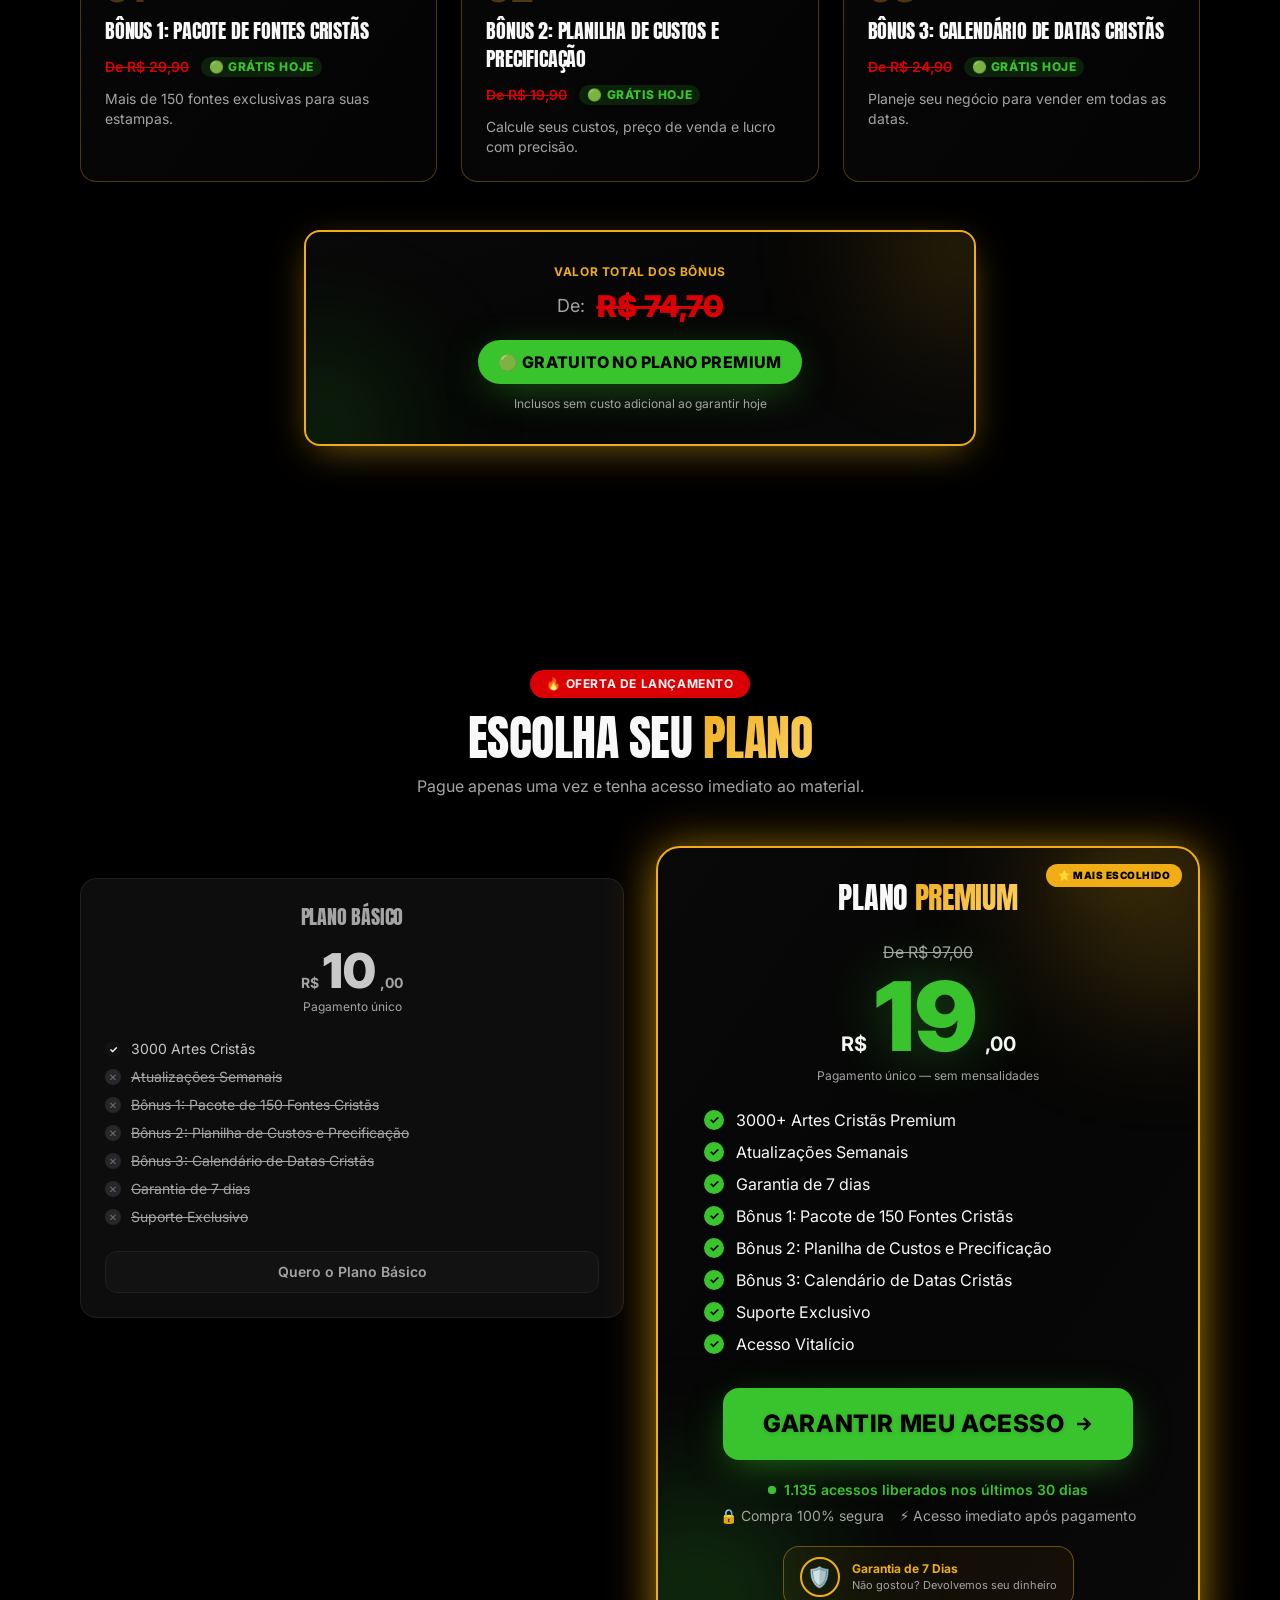
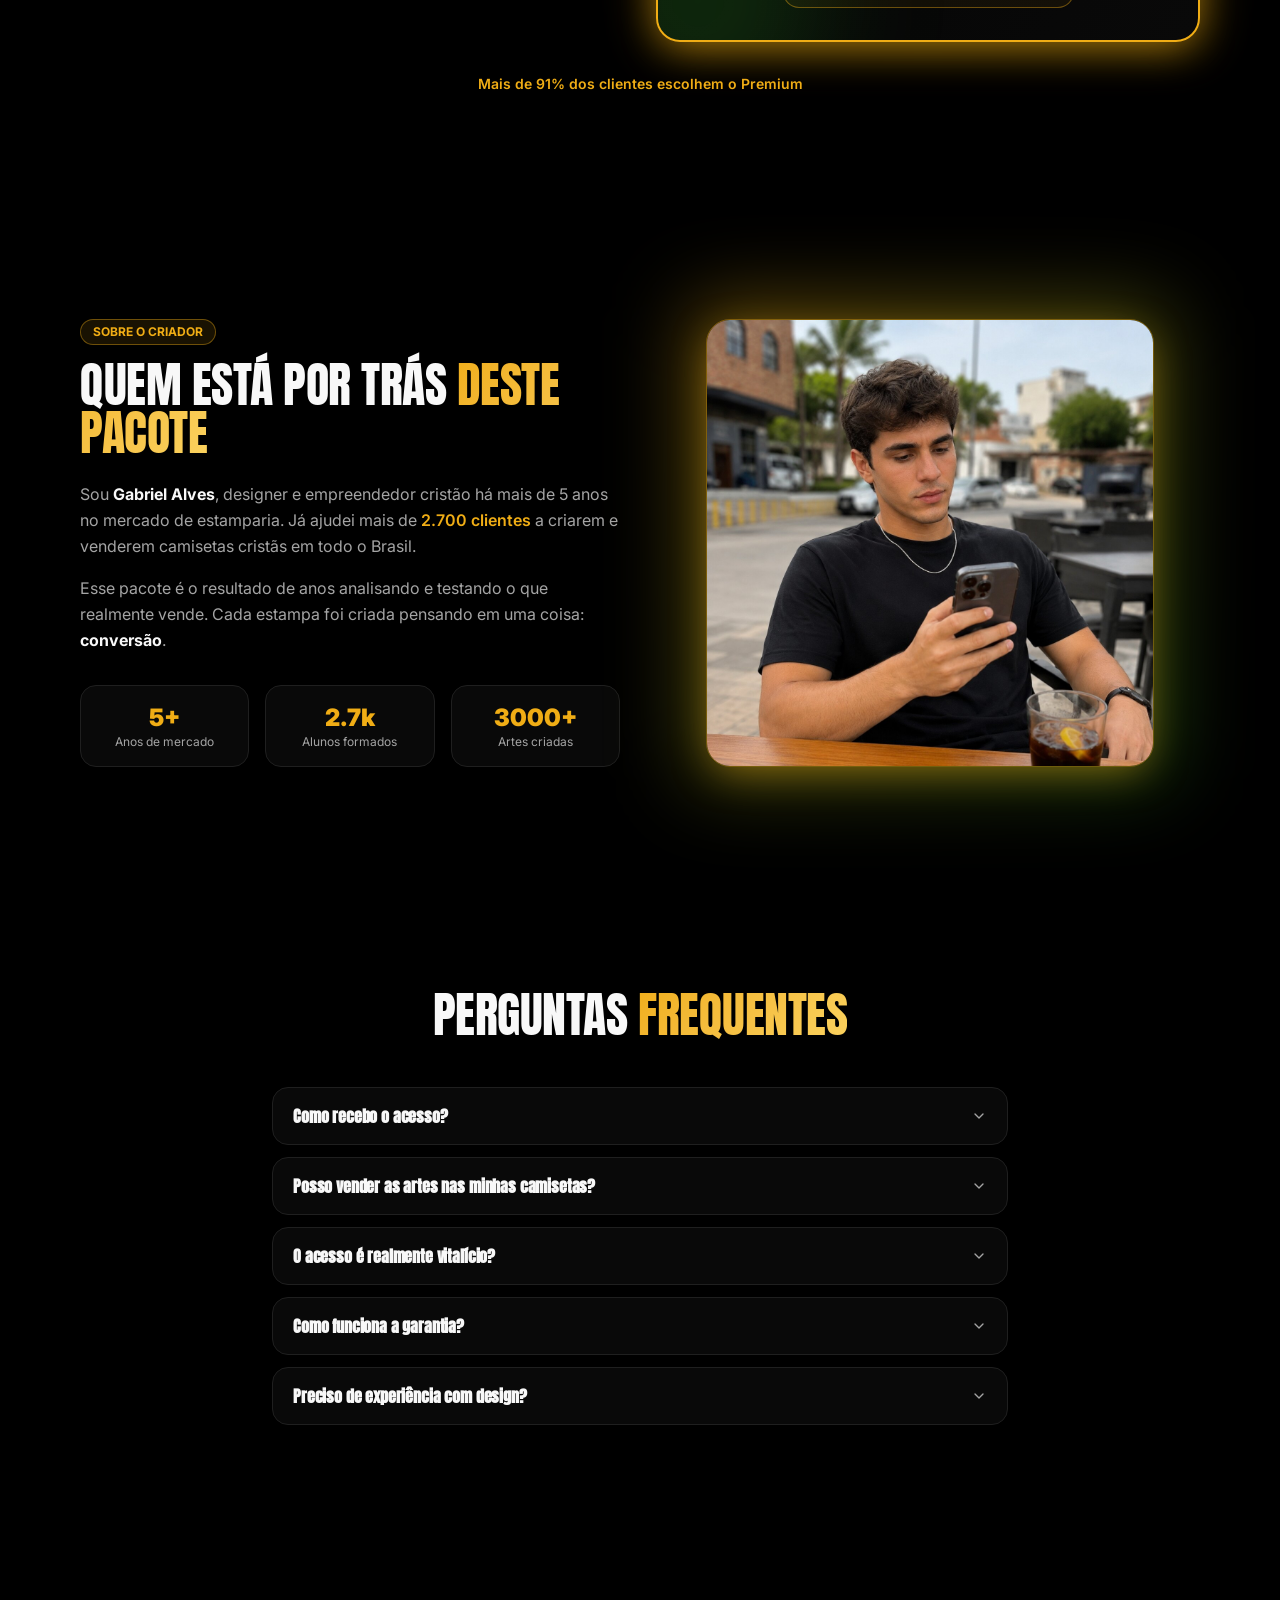
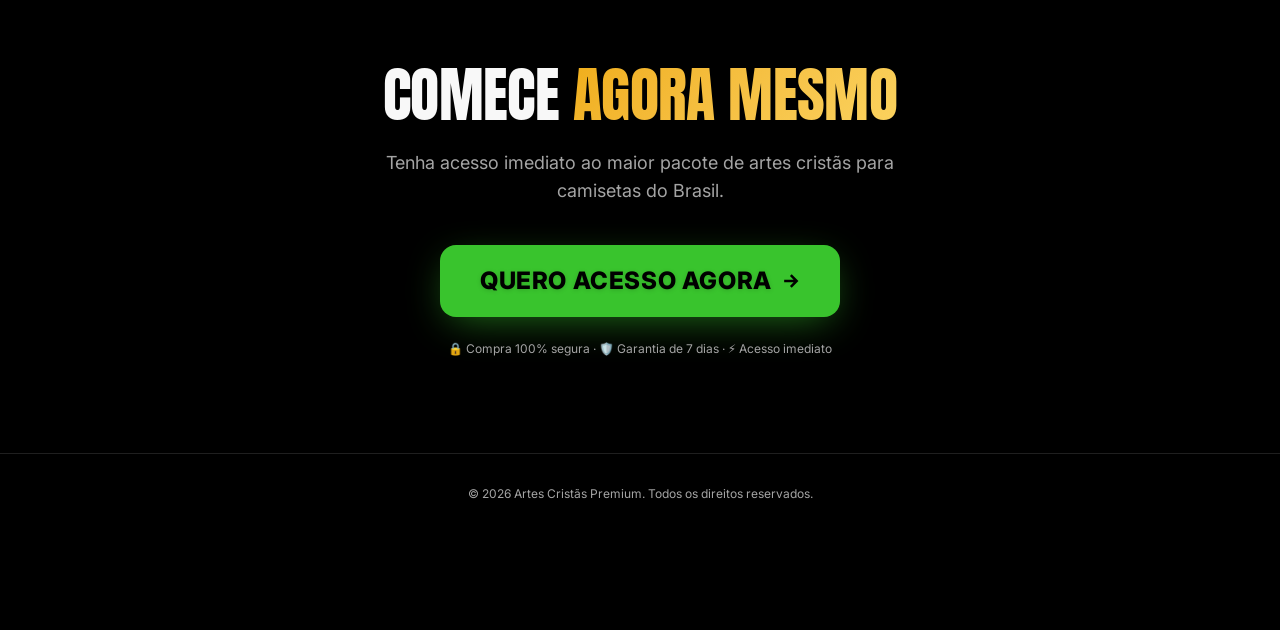
==== commit a9edb4d3: "Add content to index.html Replit-Commit-Author: Agent" ====
--- a/index.html
+++ b/index.html
@@ -665,6 +665,28 @@
         removeStickyOffer();
       })();
     </script>
+    <script>
+      (() => {
+        const resizeHeroSubtitle = () => {
+          document.querySelectorAll("p").forEach((paragraph) => {
+            if (
+              paragraph.textContent.trim() ===
+              "Estampas exclusivas e prontas para impressão para quem deseja criar ou expandir um negócio de camisetas cristãs."
+            ) {
+              paragraph.classList.remove("text-base", "sm:text-lg");
+              paragraph.classList.add("text-sm", "sm:text-base");
+            }
+          });
+        };
+
+        new MutationObserver(resizeHeroSubtitle).observe(document.body, {
+          childList: true,
+          subtree: true,
+          characterData: true,
+        });
+        resizeHeroSubtitle();
+      })();
+    </script>
   
 
 </body></html>
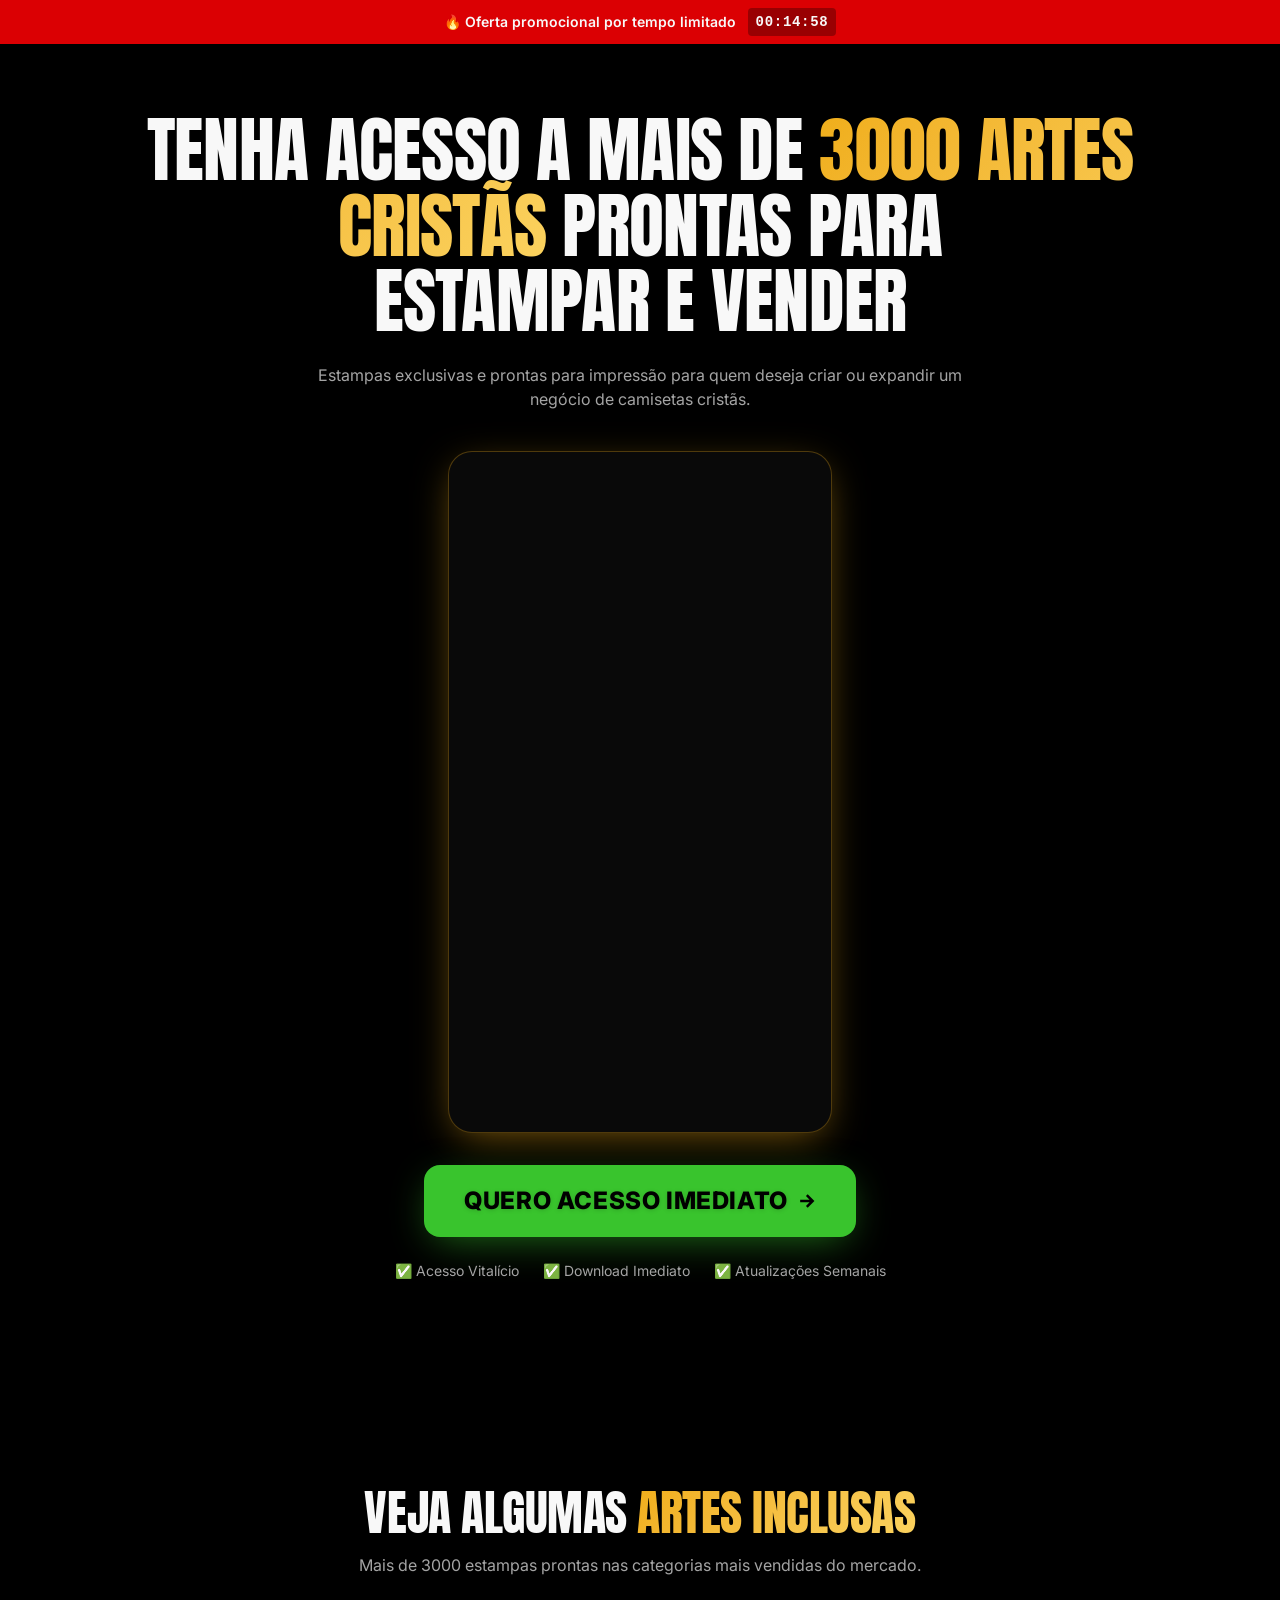
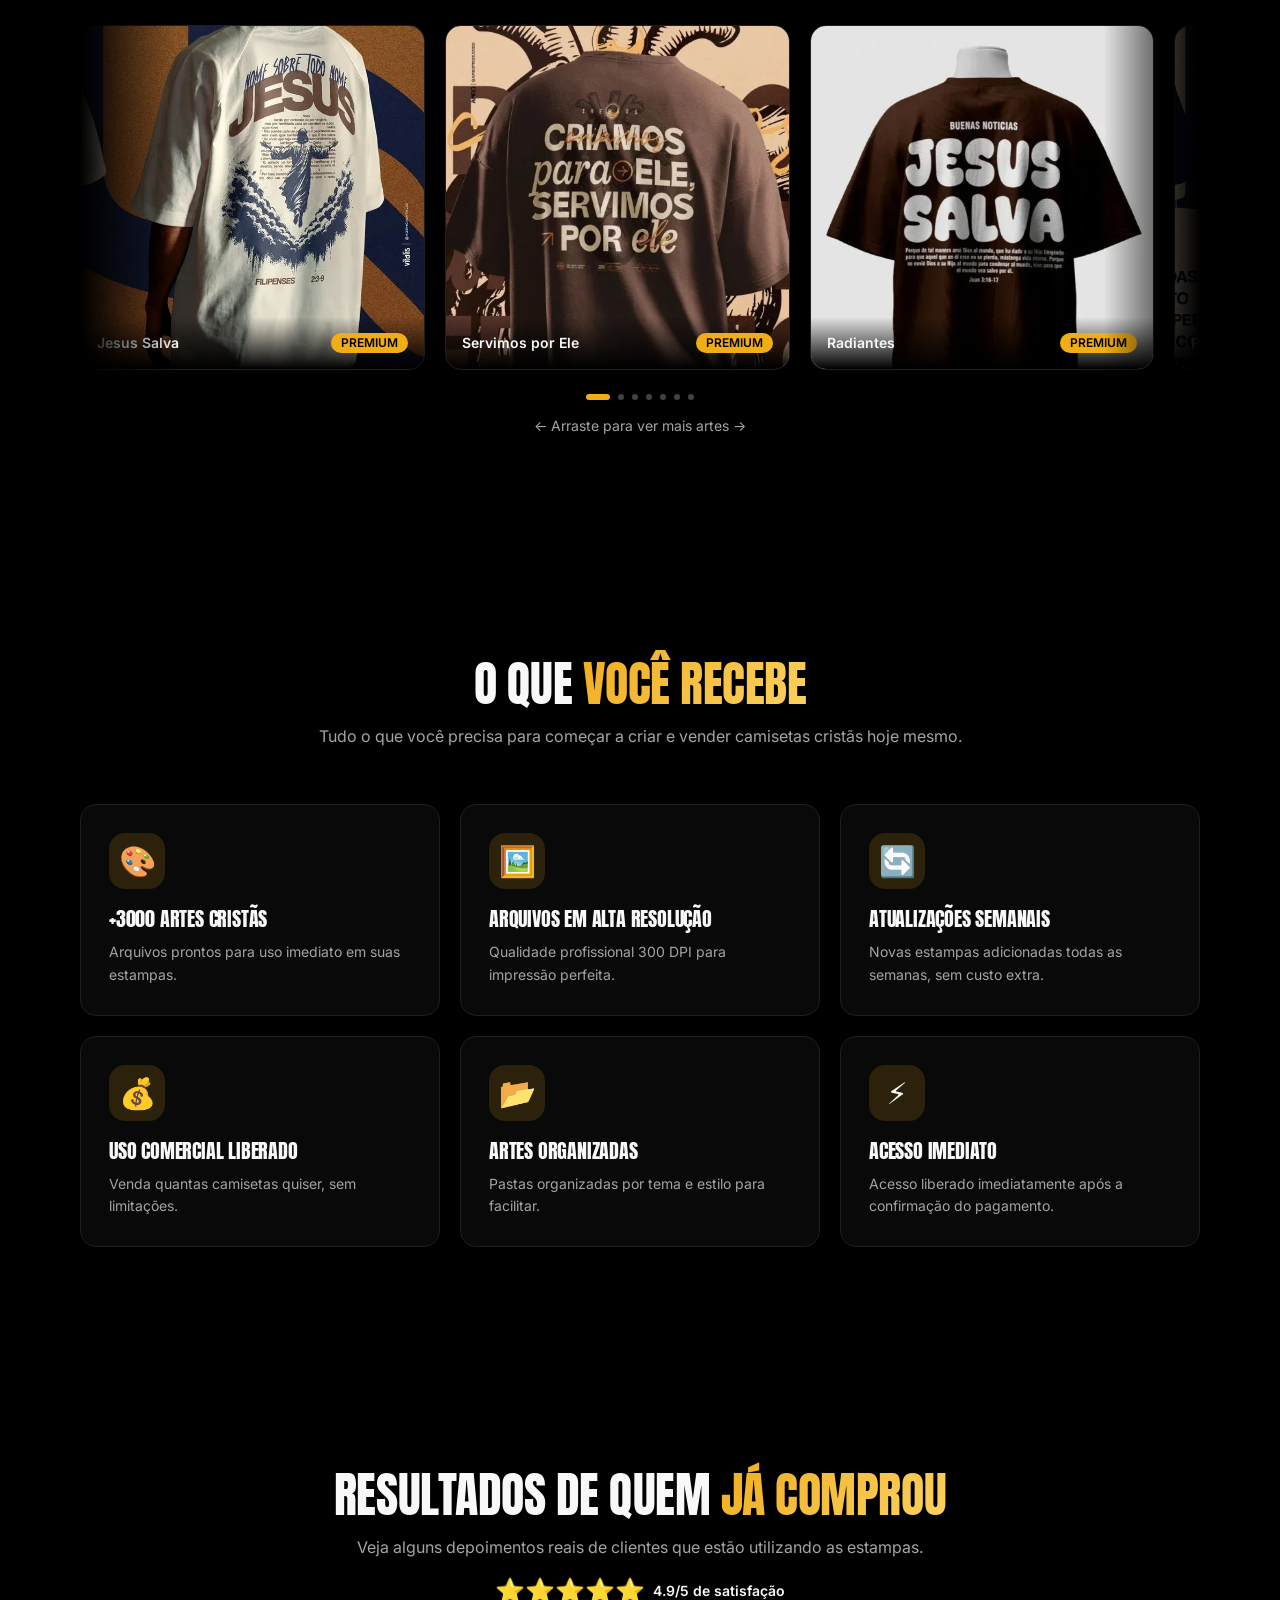
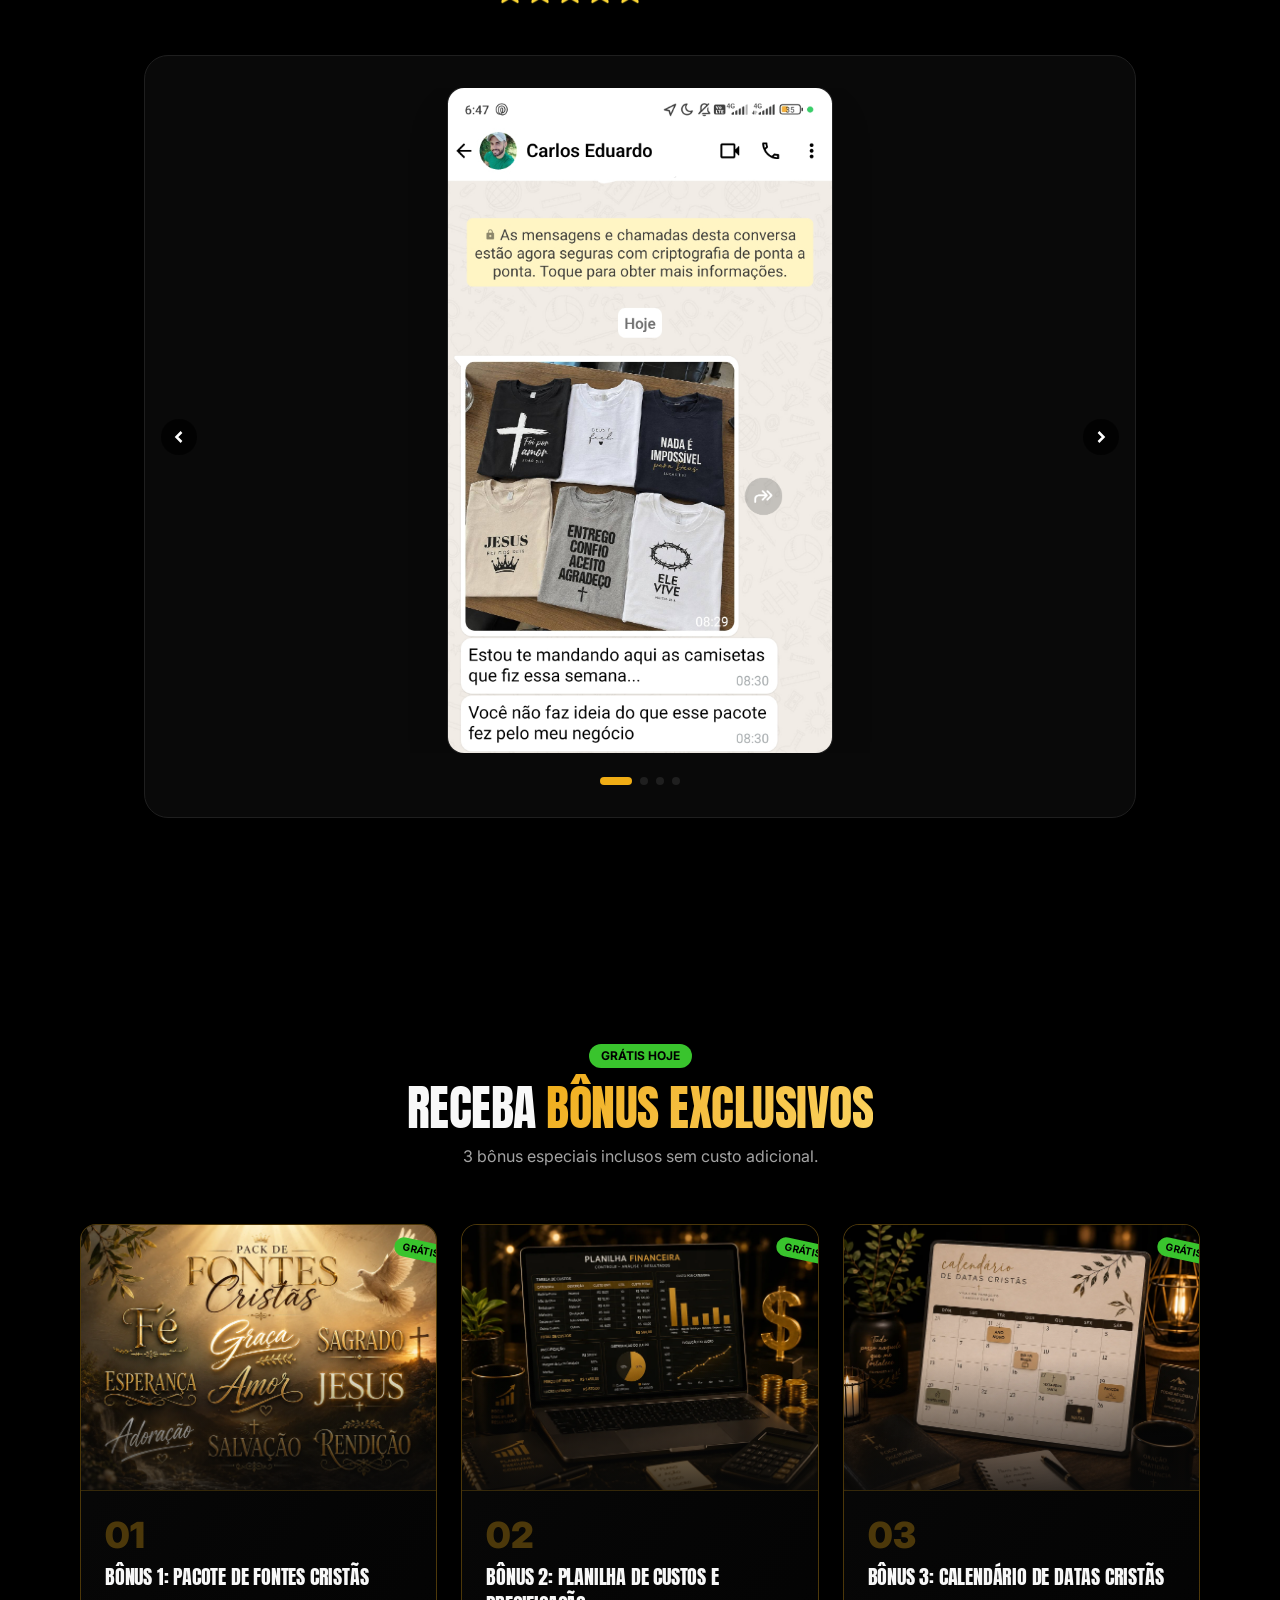
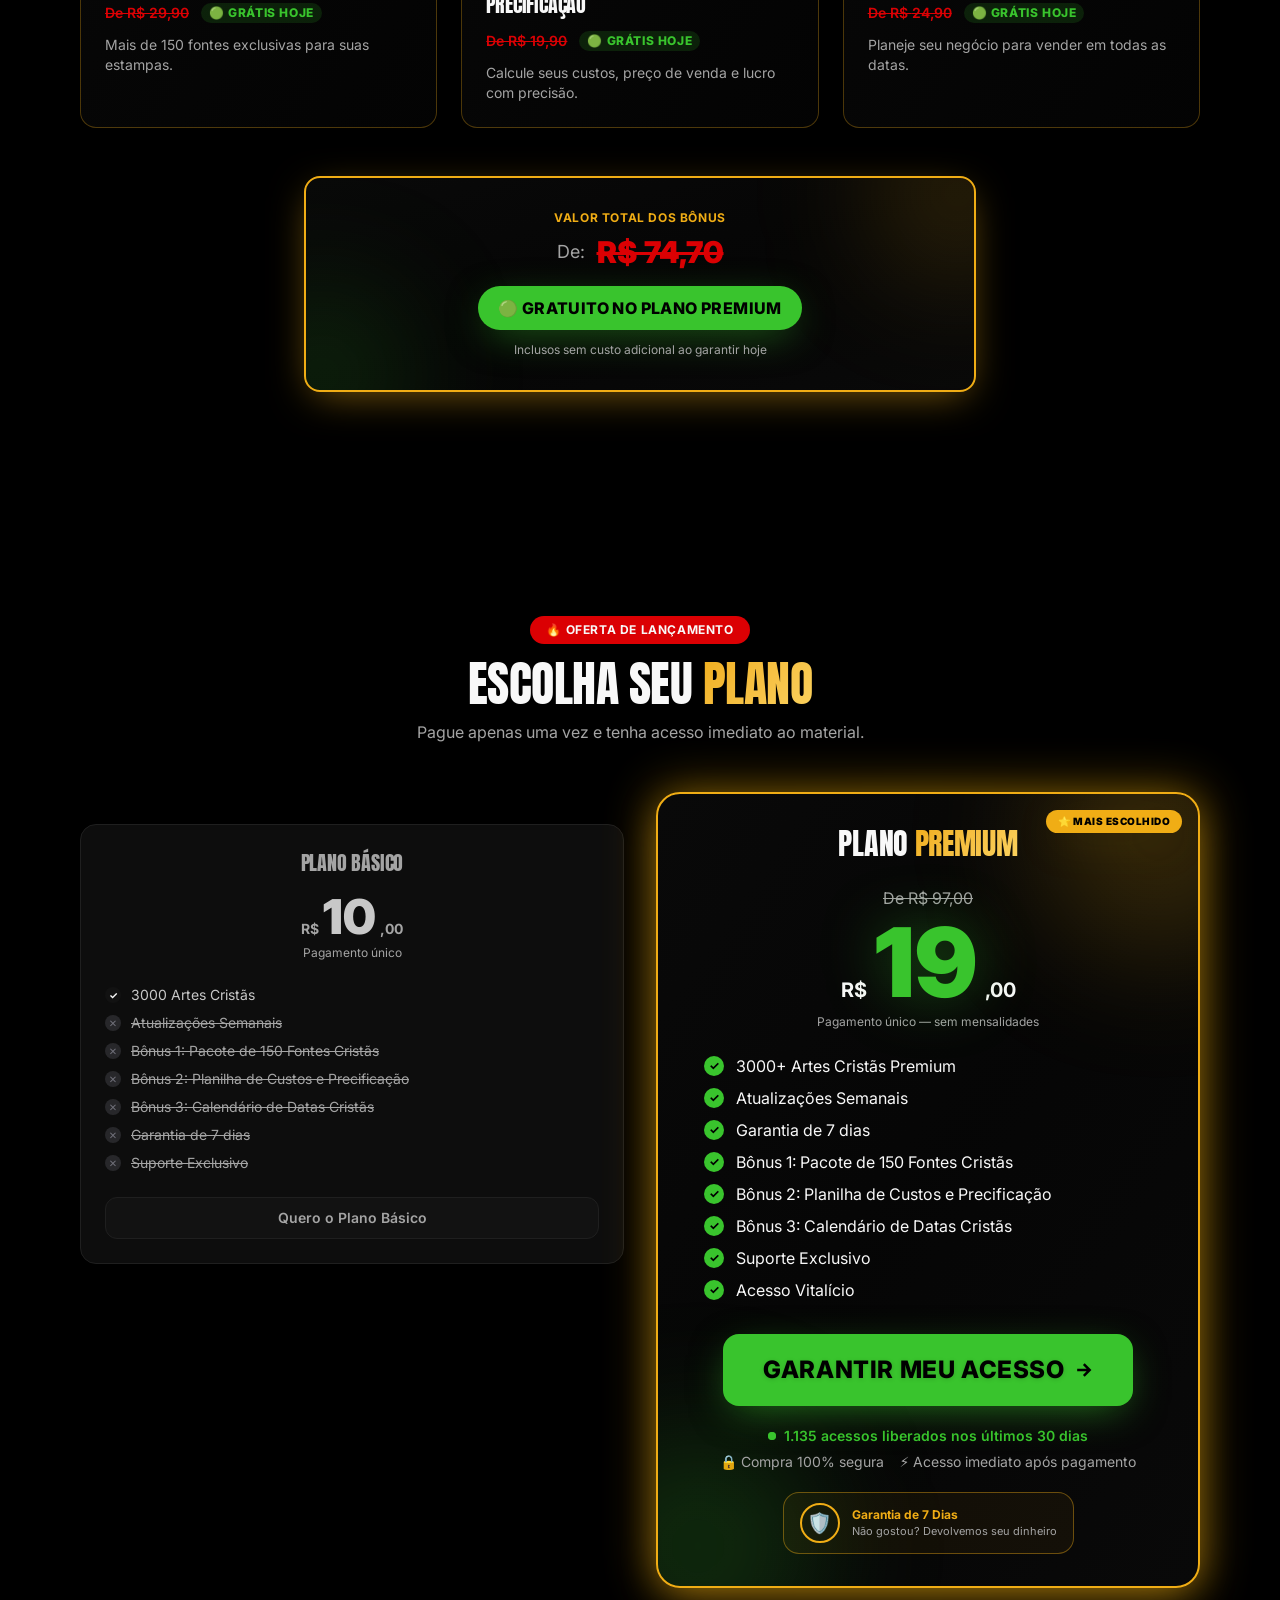
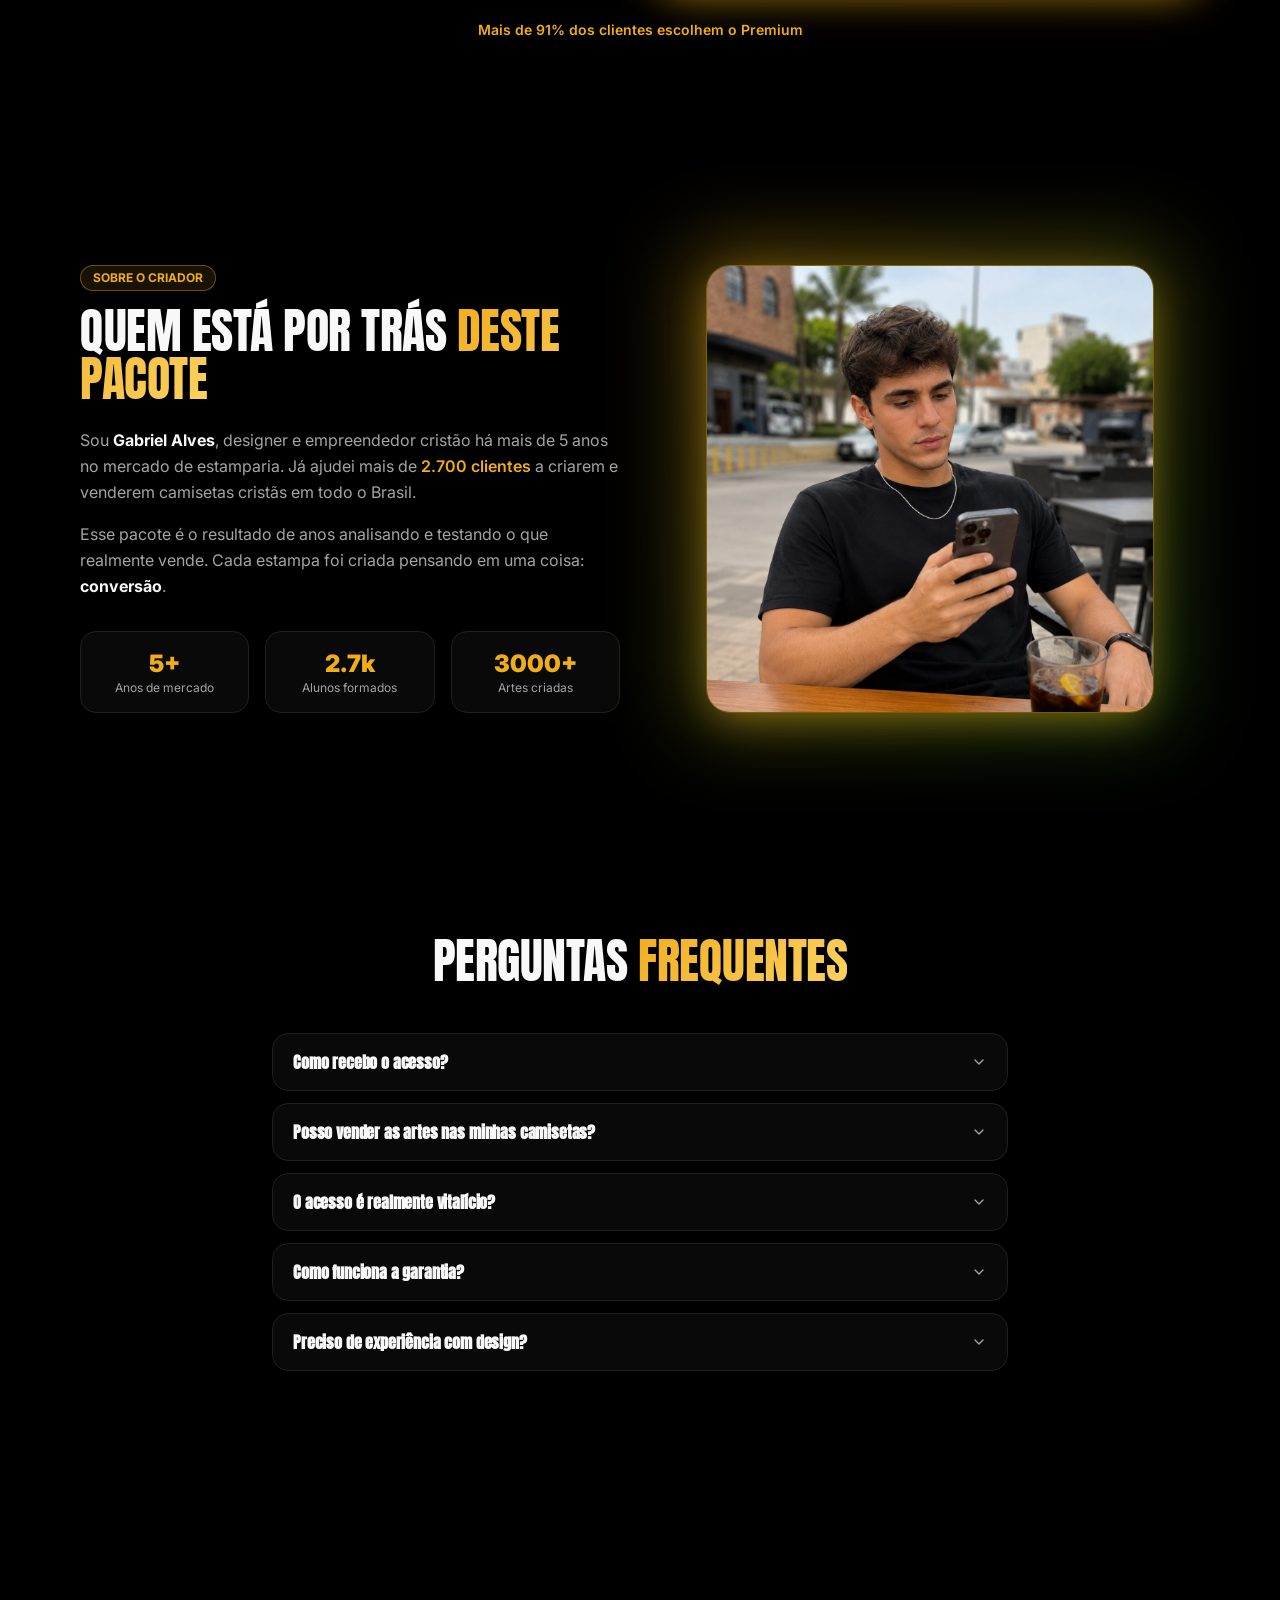
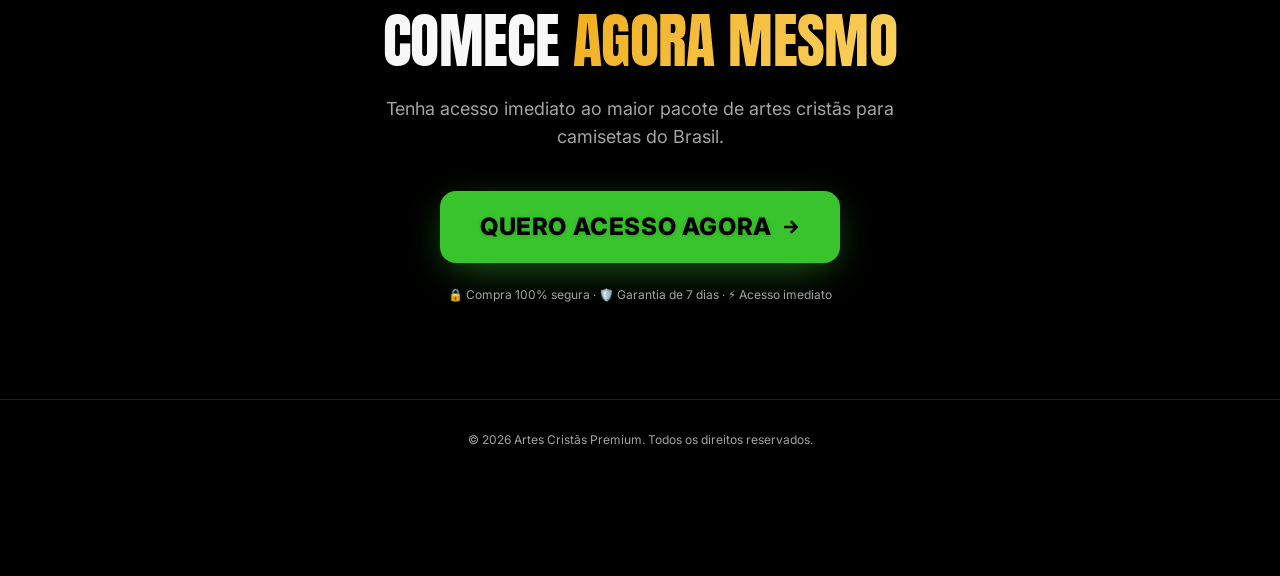
==== commit 1fbd00c6: "Update index.html structure Replit-Commit-Author: Agent" ====
--- a/index.html
+++ b/index.html
@@ -151,8 +151,14 @@
             if (textNode.nodeValue.trim() === "22") {
               textNode.nodeValue = textNode.nodeValue.replace("22", "14");
             }
-            if (textNode.nodeValue.includes("Pacote Premium")) {
-              textNode.nodeValue = textNode.nodeValue.replaceAll("Pacote Premium", "Plano Premium");
+            if (
+              textNode.nodeValue.includes("Pacote Premium 2026") ||
+              textNode.nodeValue.includes("Plano Premium 2026")
+            ) {
+              const premiumBadge = textNode.parentElement;
+              if (premiumBadge?.textContent.includes("Premium 2026")) {
+                premiumBadge.remove();
+              }
             }
             if (textNode.nodeValue.includes("Atualizações Vitalícias")) {
               textNode.nodeValue = textNode.nodeValue.replaceAll("Atualizações Vitalícias", "Atualizações Semanais");
@@ -687,6 +693,25 @@
         resizeHeroSubtitle();
       })();
     </script>
+    <script>
+      (() => {
+        const removePremiumBadge = () => {
+          document.querySelectorAll("span").forEach((badge) => {
+            const label = badge.textContent.trim();
+            if (label === "Plano Premium 2026" || label === "Pacote Premium 2026") {
+              badge.remove();
+            }
+          });
+        };
+
+        new MutationObserver(removePremiumBadge).observe(document.body, {
+          childList: true,
+          subtree: true,
+          characterData: true,
+        });
+        removePremiumBadge();
+      })();
+    </script>
   
 
 </body></html>
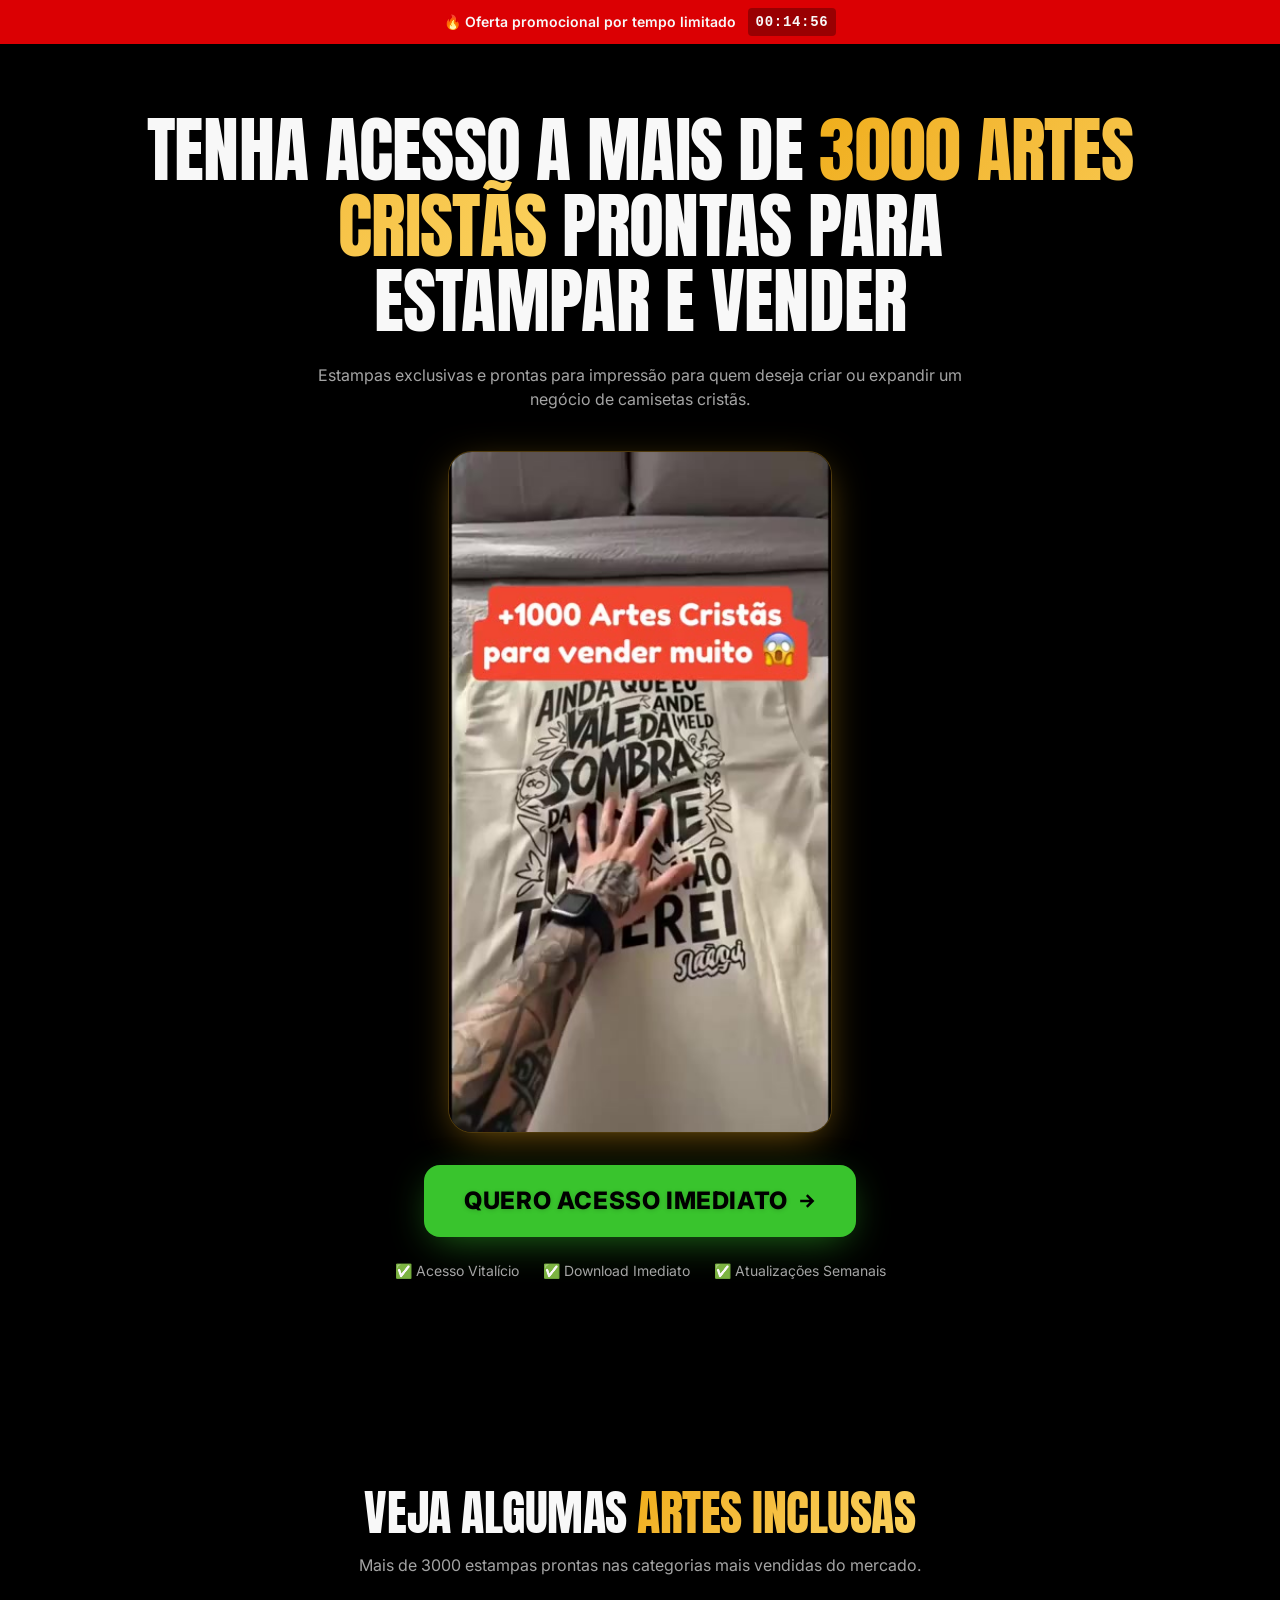
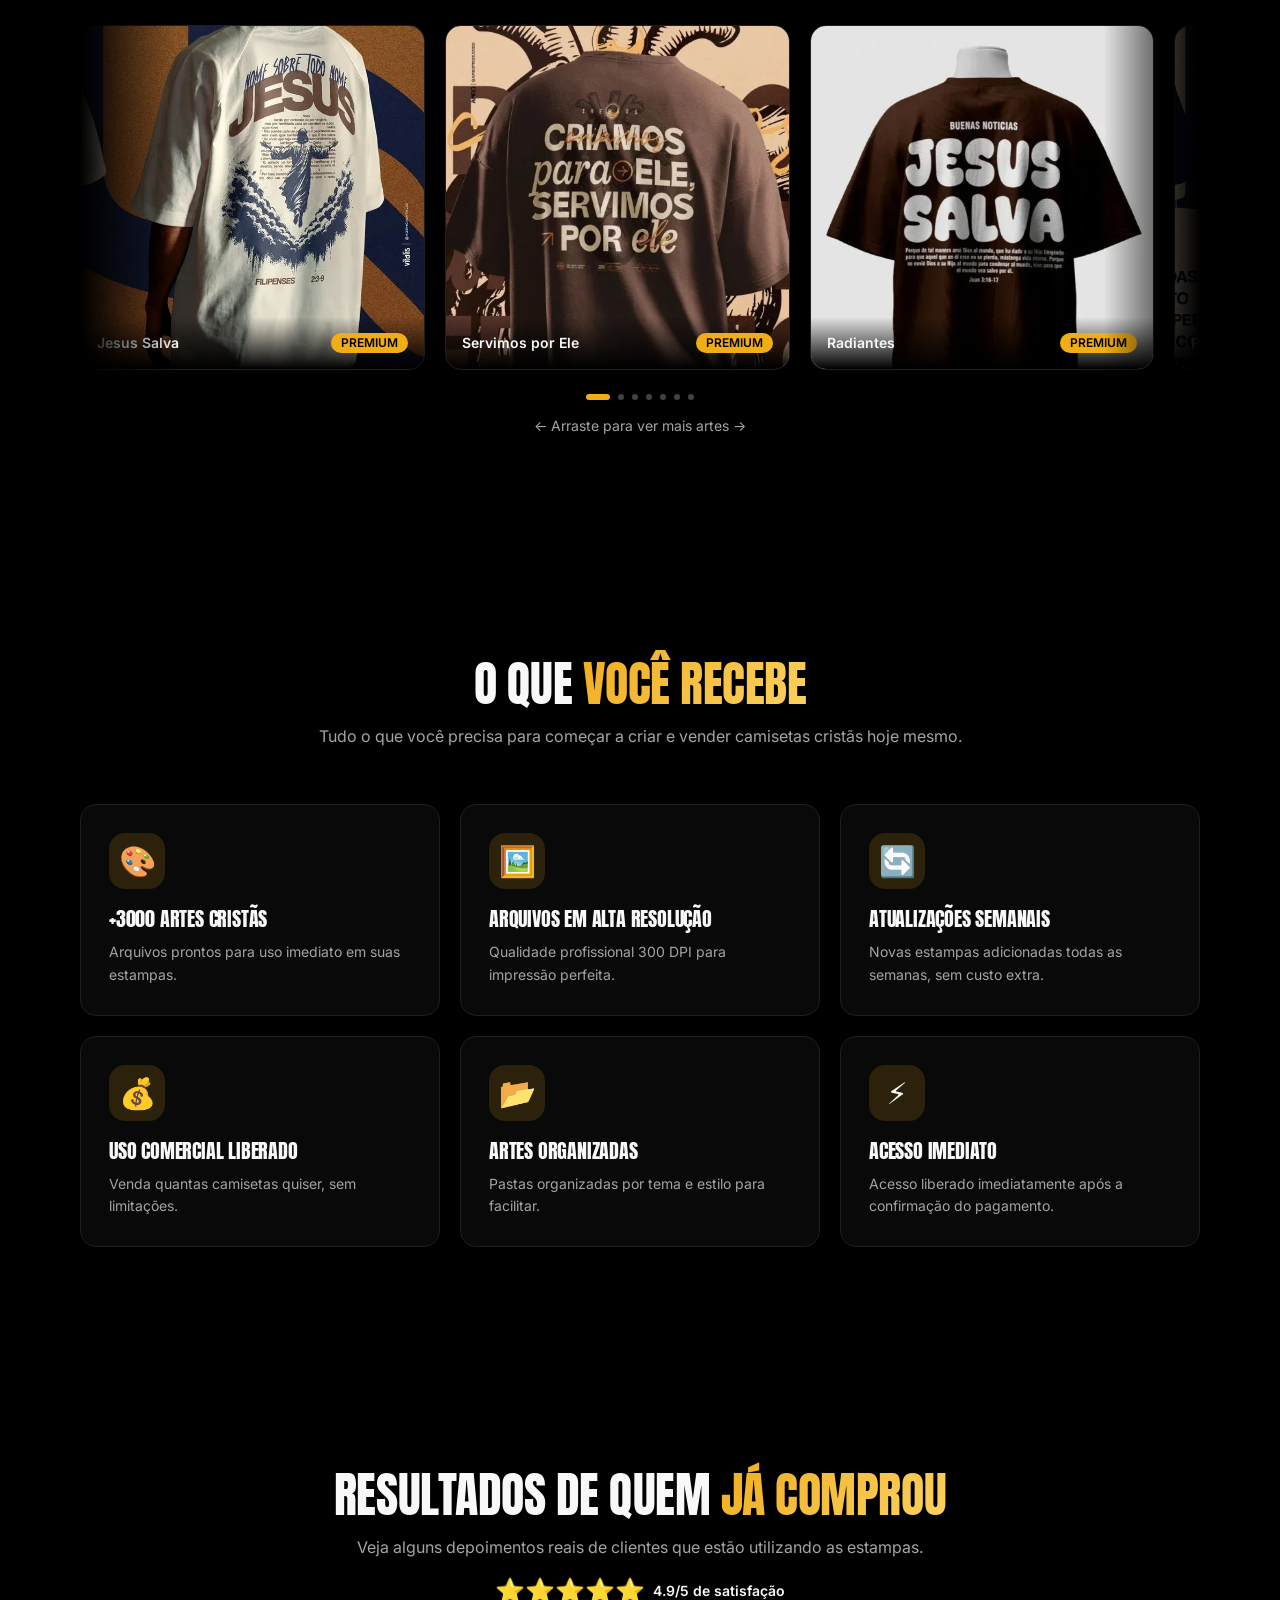
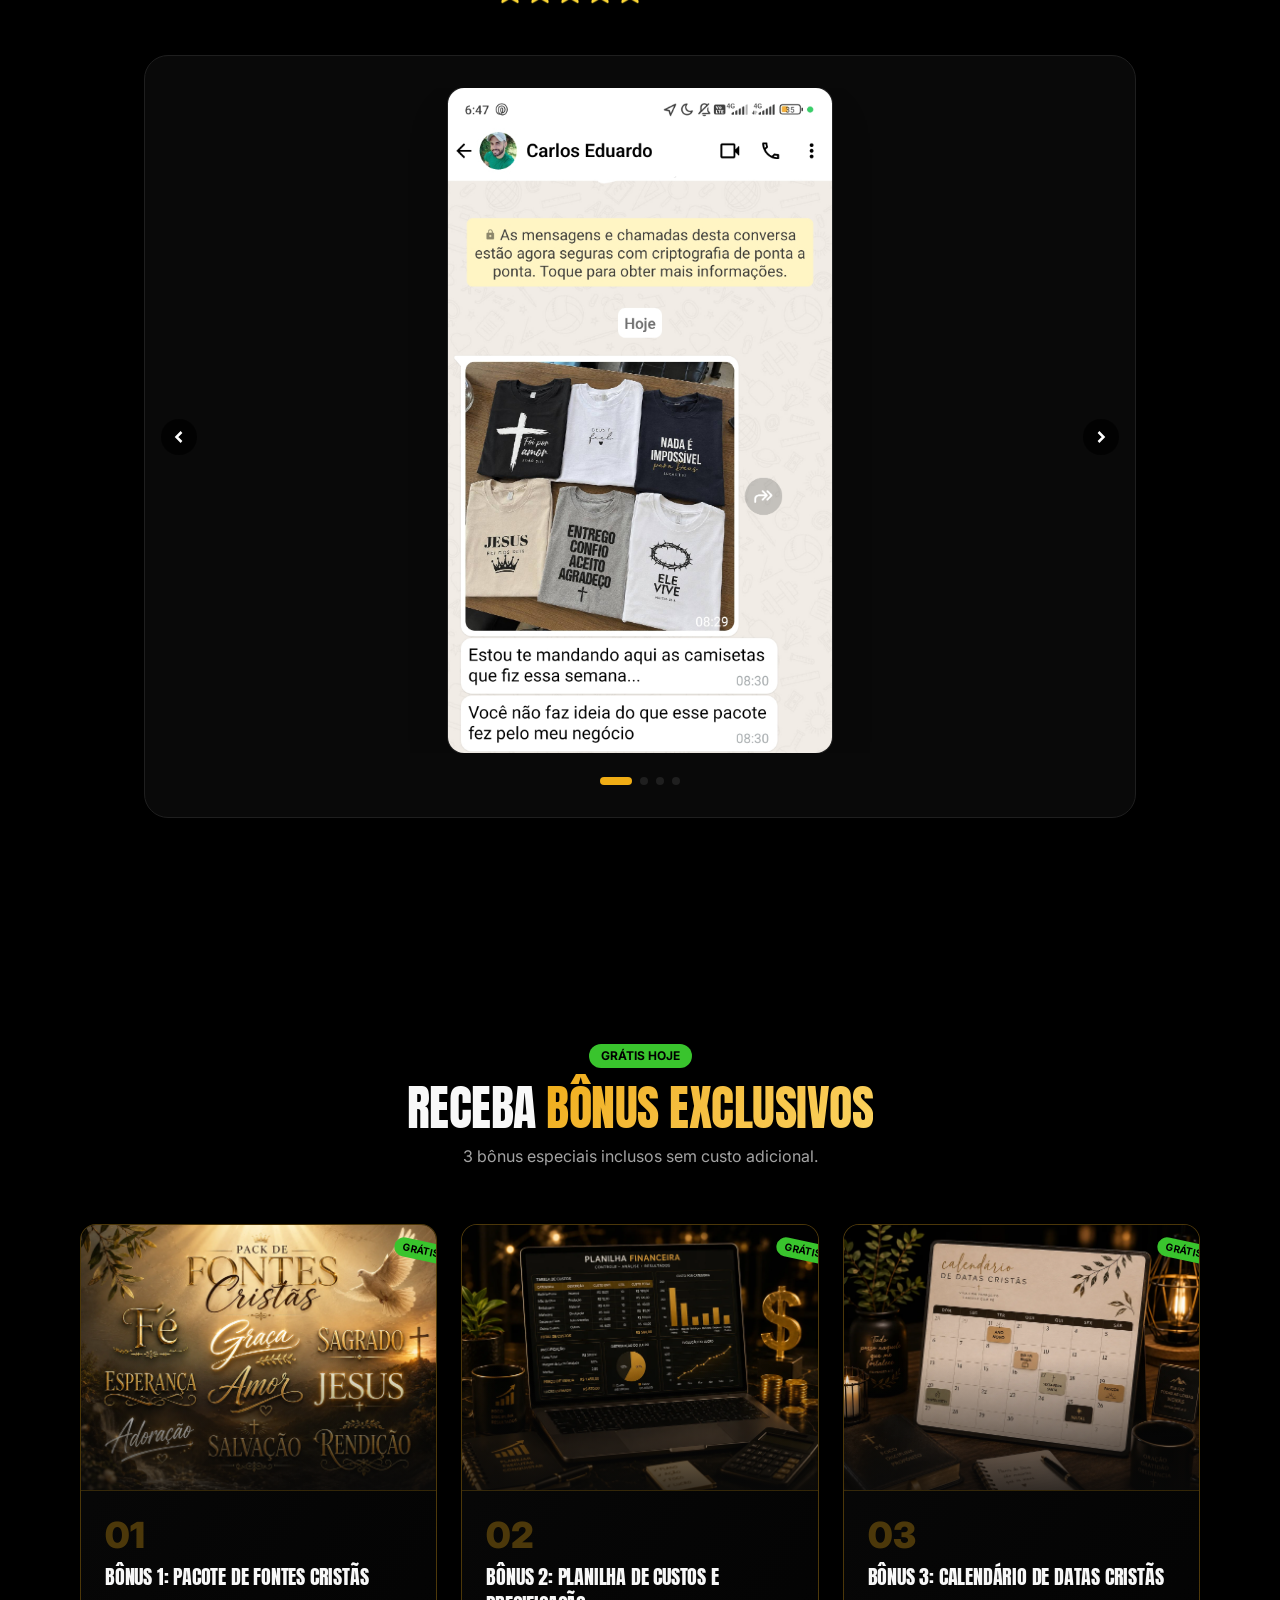
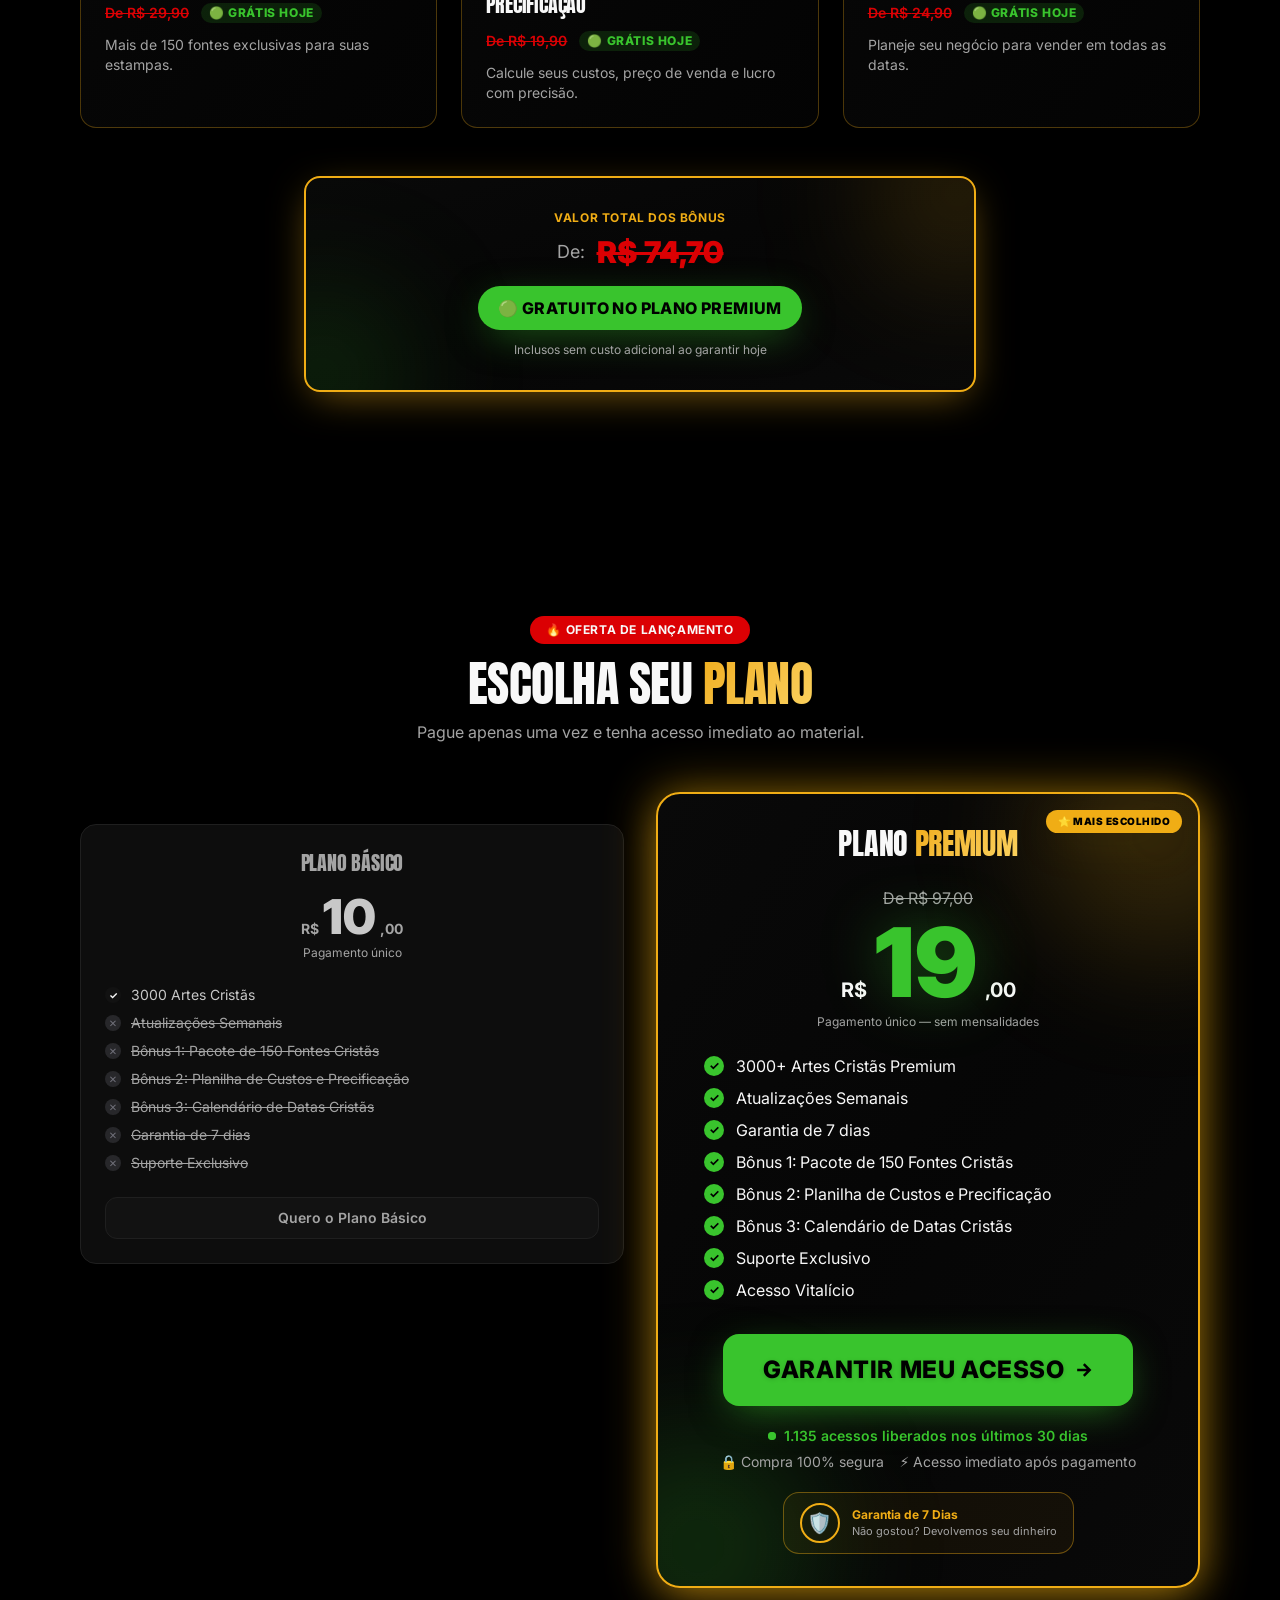
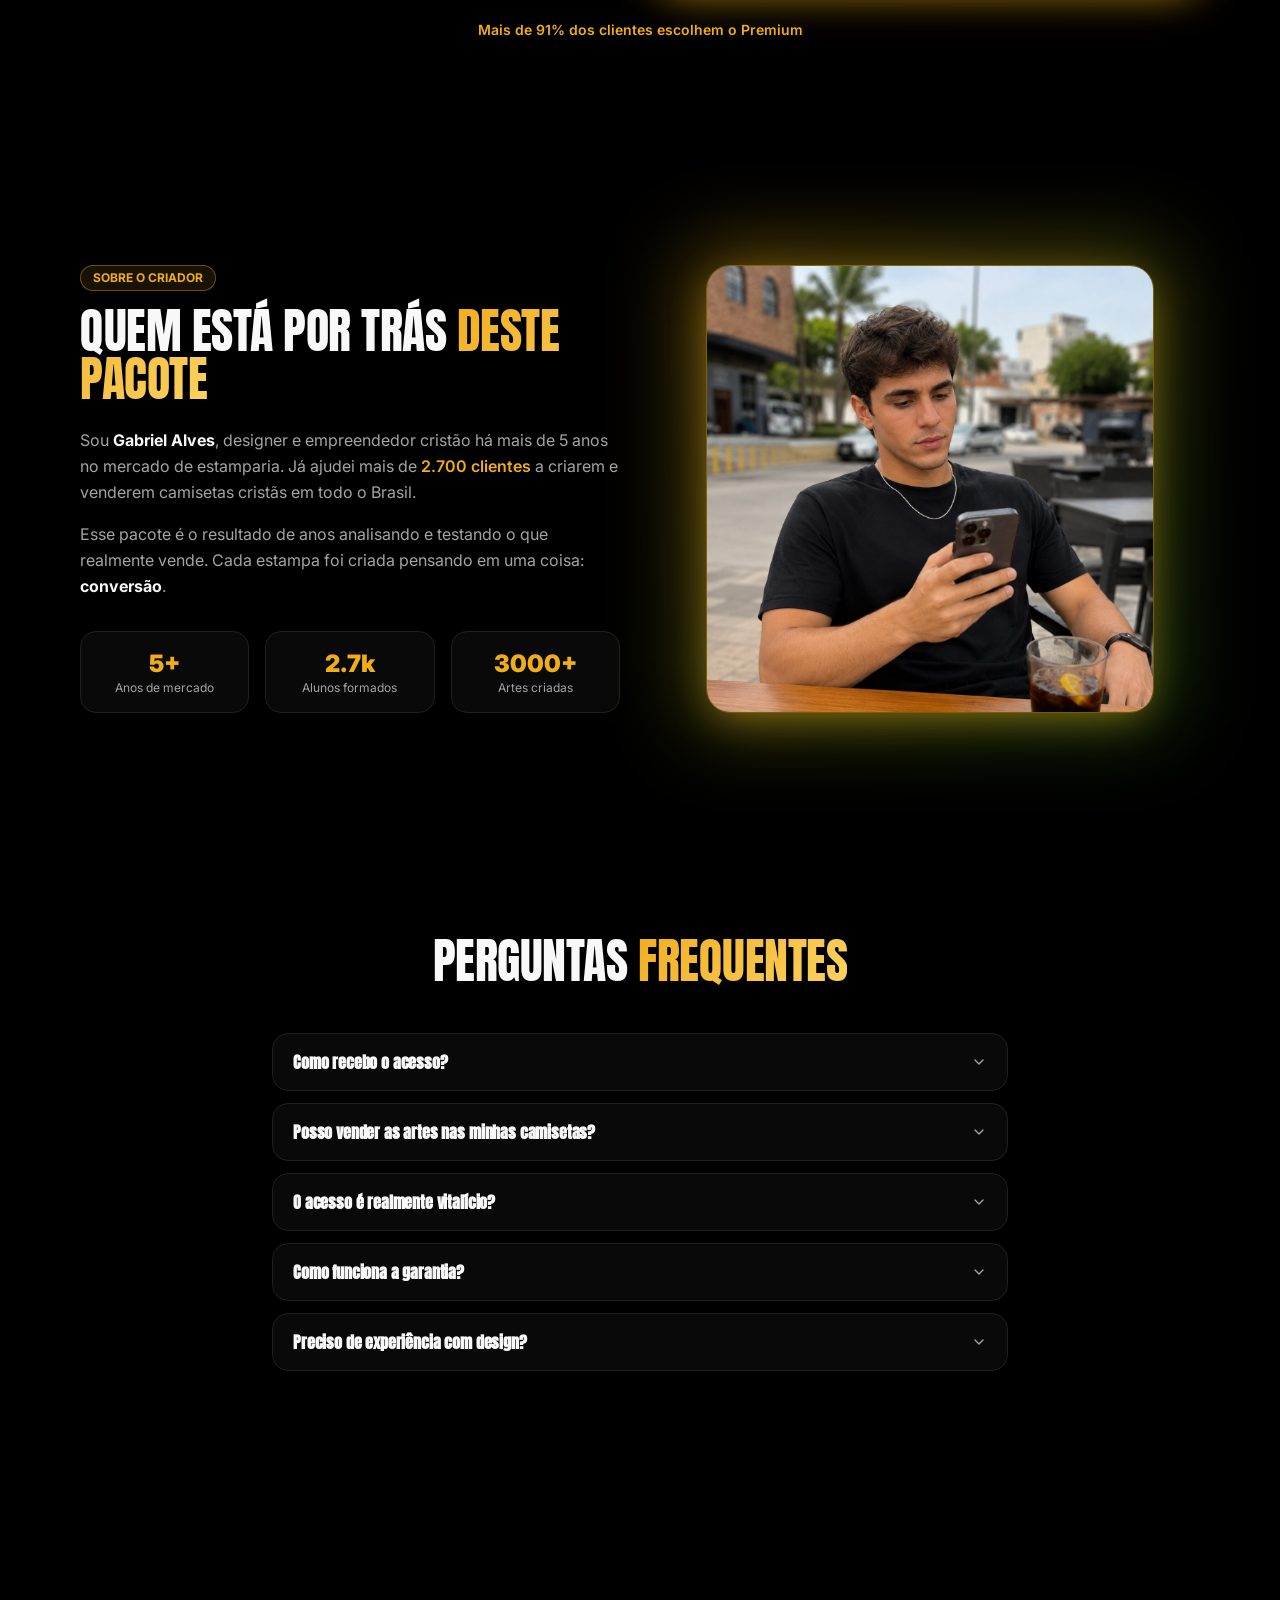
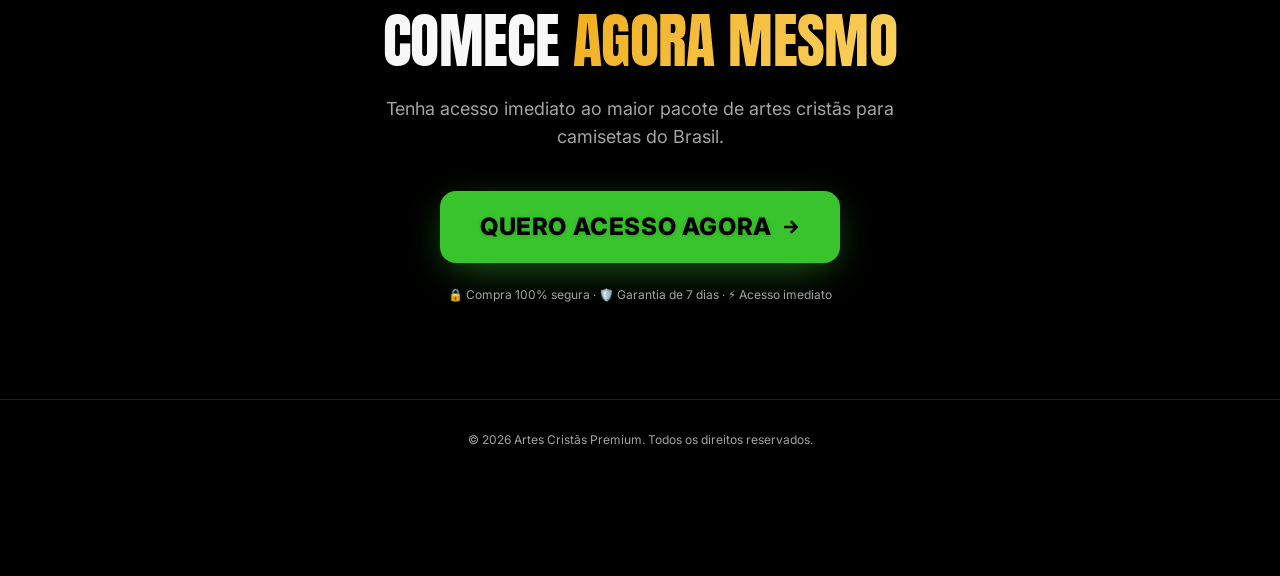
==== commit b73fa32b: "Add video poster image to index page Replit-Commit-Author: Agent" ====
--- a/index.html
+++ b/index.html
@@ -511,11 +511,24 @@
           document.querySelectorAll("video").forEach((video) => {
             video.controls = false;
             video.removeAttribute("controls");
+            video.preload = "auto";
+            video.poster = "images/video-poster.jpg";
             if (!video.dataset.initialPlaybackConfigured) {
               video.autoplay = false;
               video.removeAttribute("autoplay");
               video.pause();
               video.dataset.initialPlaybackConfigured = "true";
+            }
+            if (!video.dataset.initialFrameBound) {
+              const preserveInitialFrame = () => {
+                video.pause();
+                video.currentTime = 0;
+              };
+              video.addEventListener("loadeddata", preserveInitialFrame, { once: true });
+              if (video.readyState >= HTMLMediaElement.HAVE_CURRENT_DATA) {
+                preserveInitialFrame();
+              }
+              video.dataset.initialFrameBound = "true";
             }
 
             const frame = video.parentElement;
